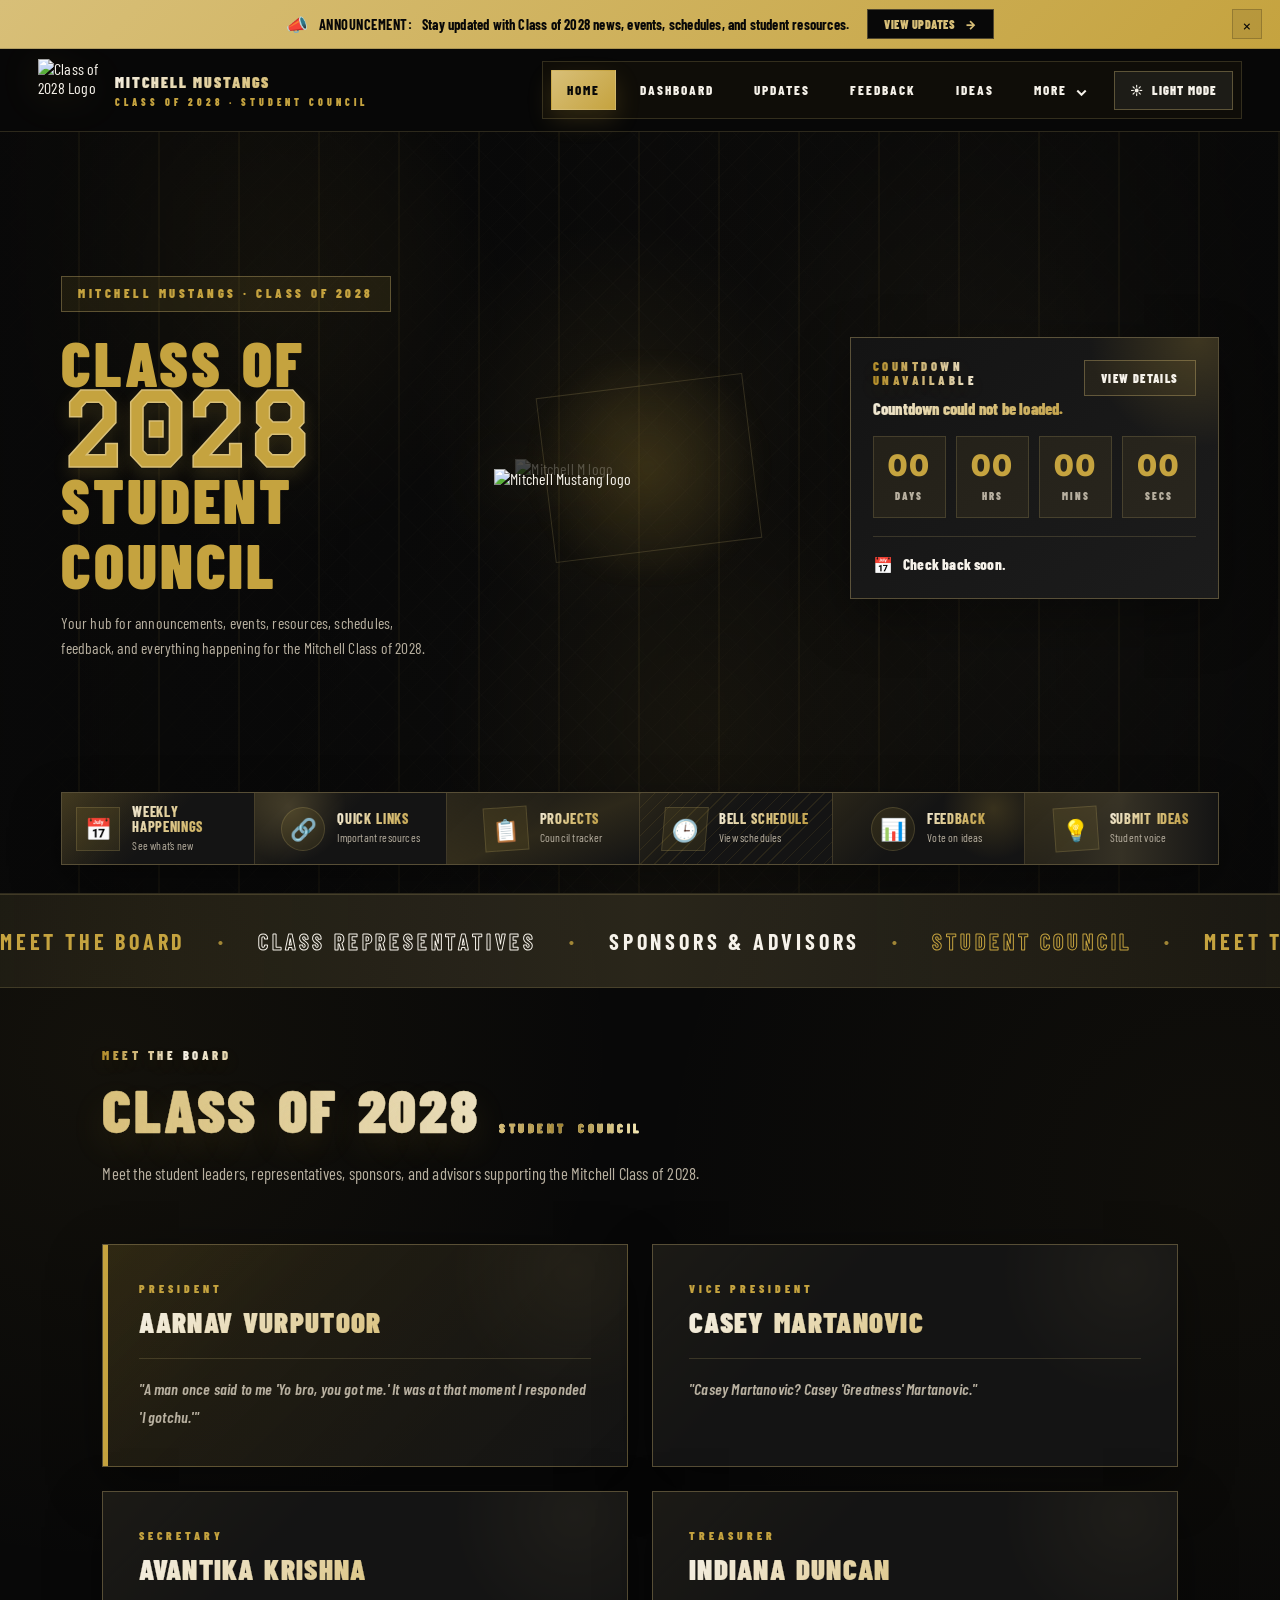
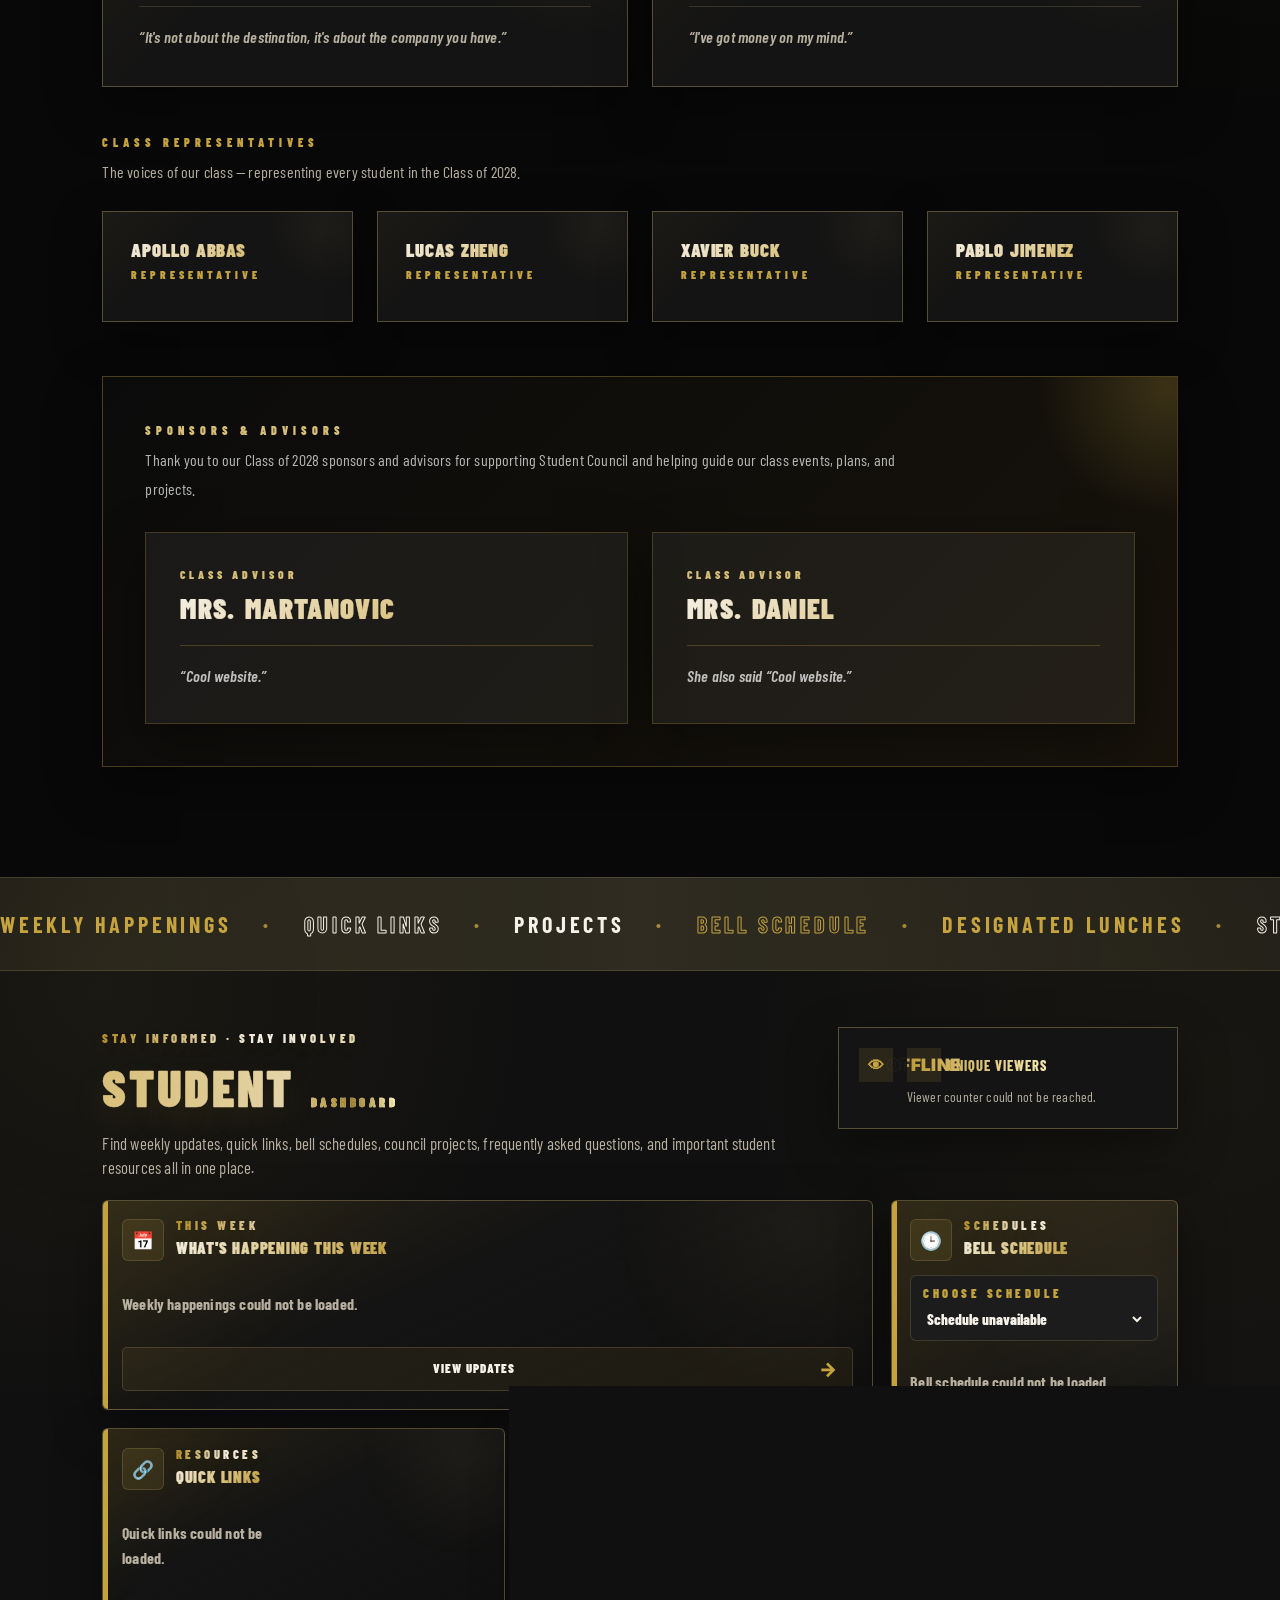
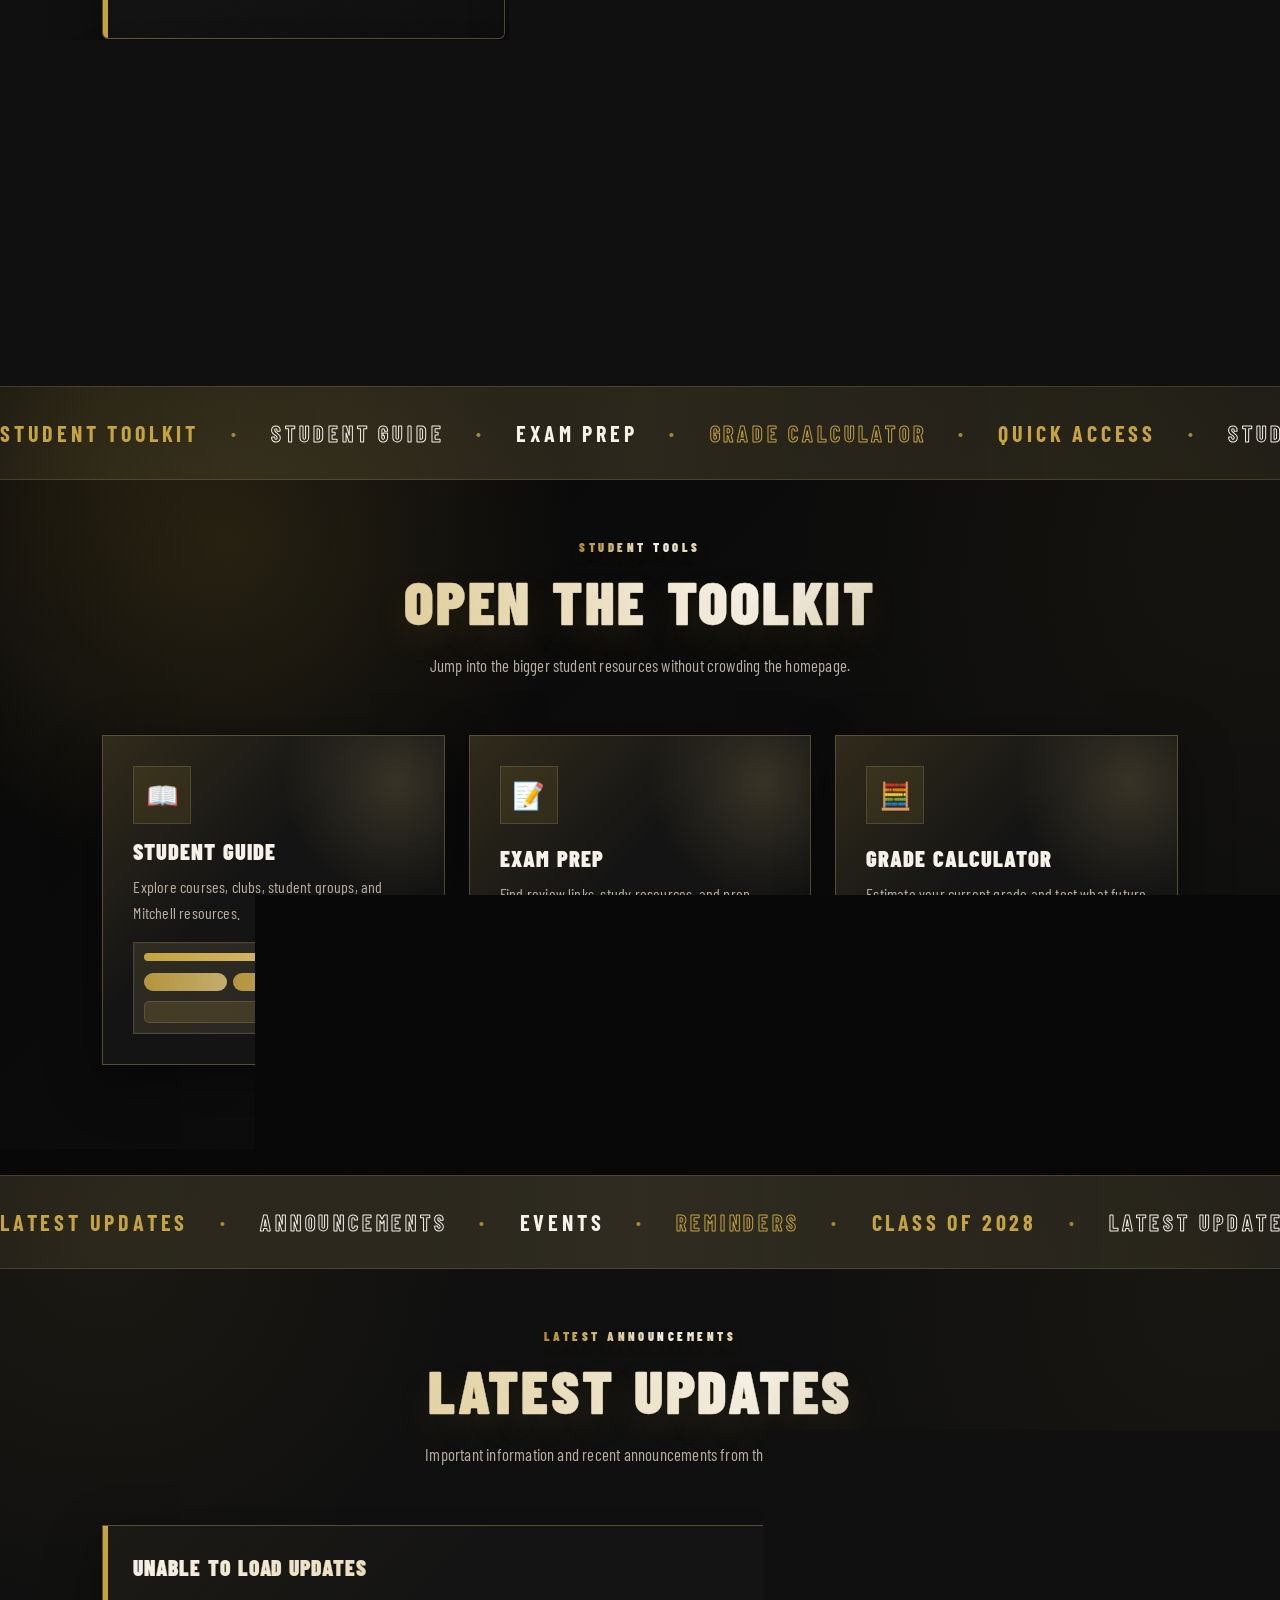
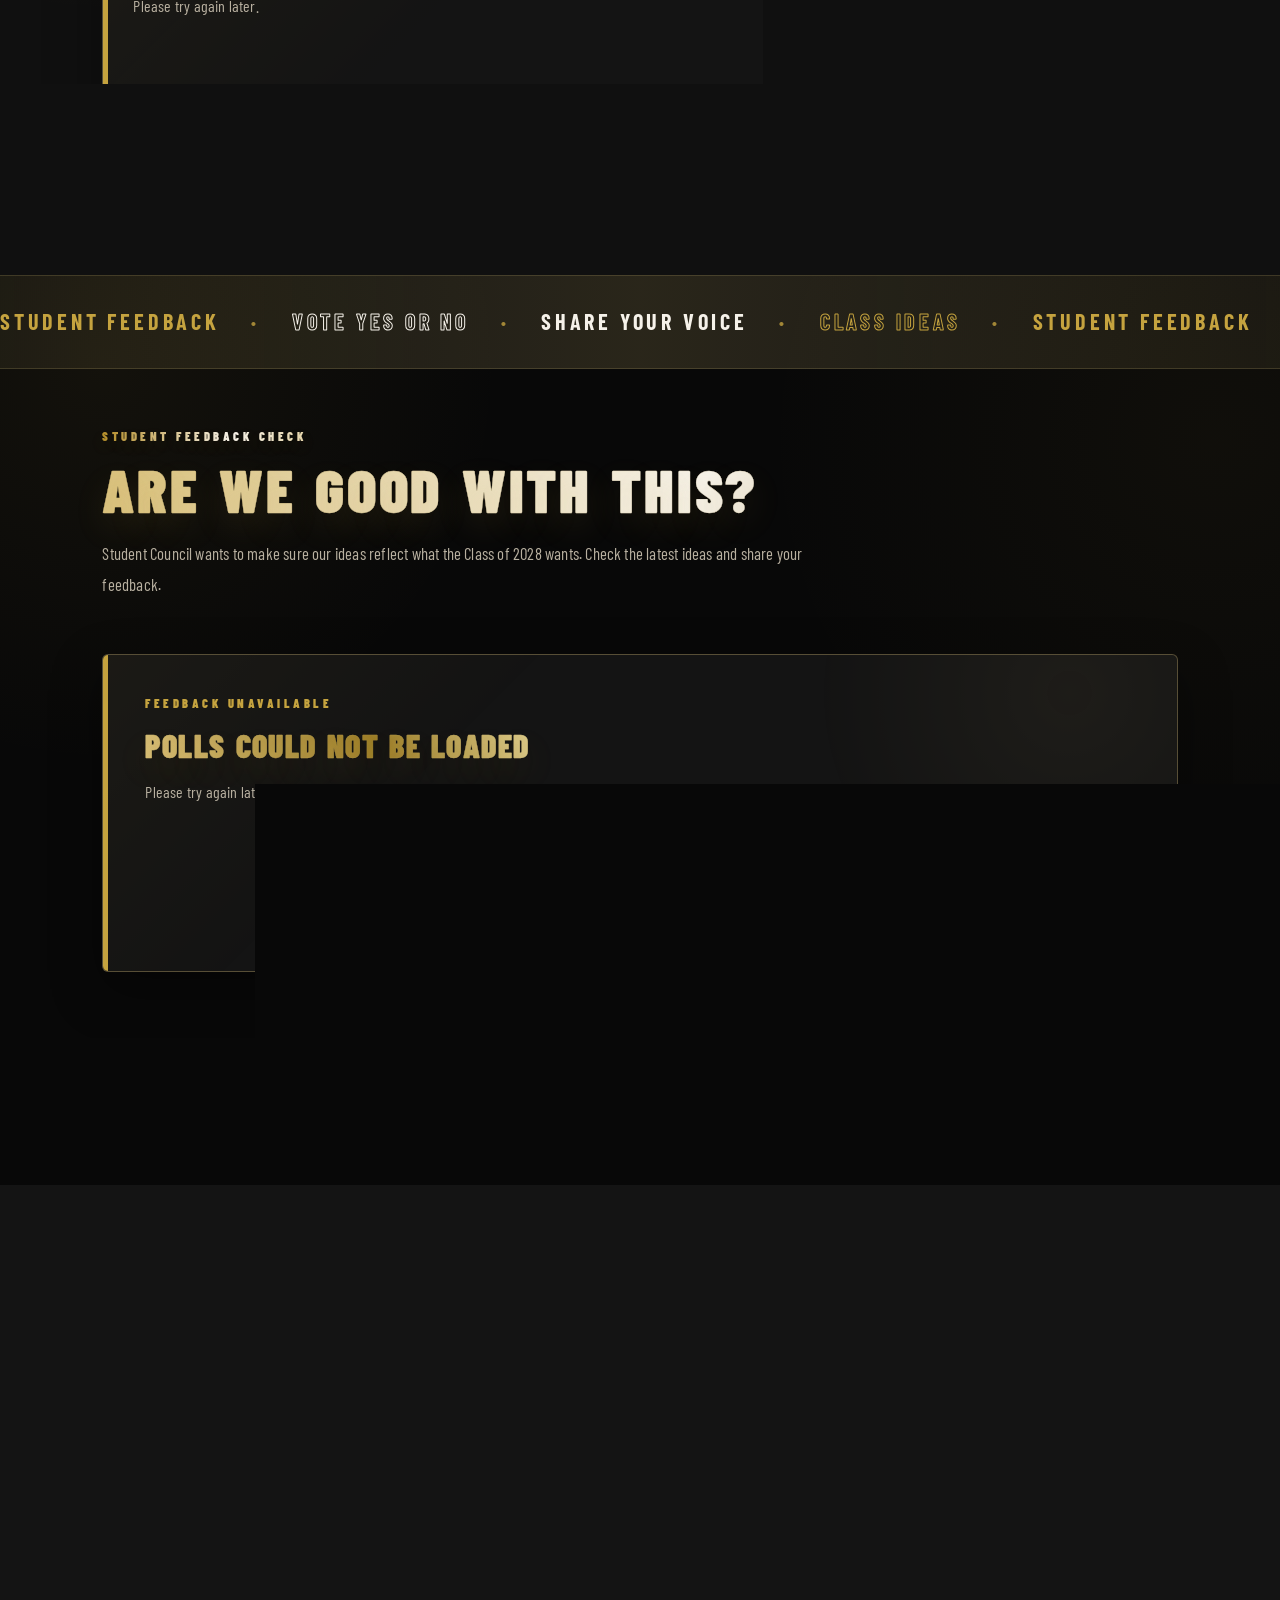
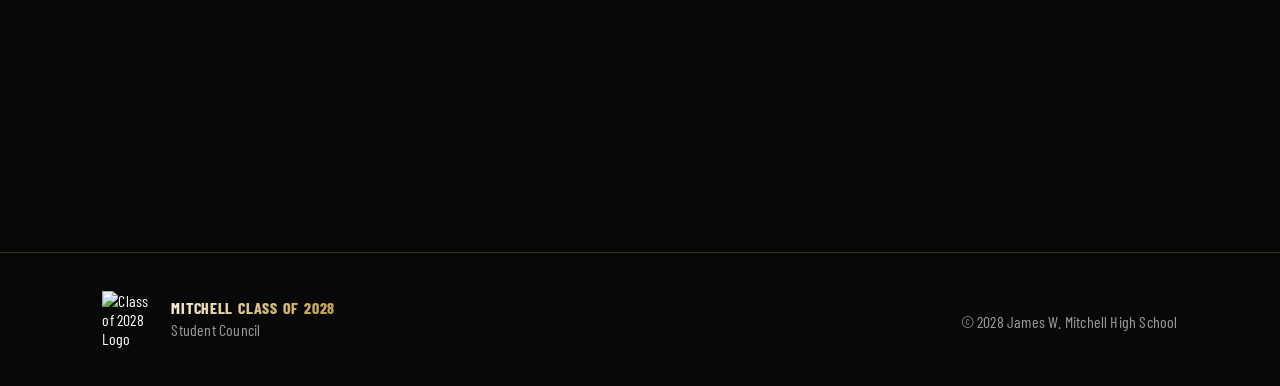
==== index.html @ 15282d6c "Add files via upload" ====
<!DOCTYPE html>
<html lang="en">

<head>

  <meta charset="UTF-8"/>
  <meta name="viewport" content="width=device-width, initial-scale=1.0"/>

  <title>Mitchell Class of 2028</title>

  <link rel="icon" type="image/png" href="favicon.png">

  <link rel="stylesheet" href="style.css"/>

  <style>
    /* =========================================================
       MARQUEE FIXES
       - Removes old top marquee section from the page
       - Moves generated section marquees to the TOP of each section
       - Makes each marquee bar and text taller
    ========================================================= */

    .section{
      padding-top:190px;
      padding-bottom:110px;
    }

    .section-ticker{
      top:0;
      bottom:auto;
      min-height:92px;
      display:flex;
      align-items:center;
      border-top:1px solid var(--border-soft);
      border-bottom:1px solid var(--border-soft);
    }

    .section-ticker-track{
      align-items:center;
    }

    .section-ticker-item{
      padding:29px 72px;
      font-size:1.38rem;
      font-weight:650;
      letter-spacing:3.8px;
      min-height:92px;
    }

    .request-section{
      padding-top:190px;
    }

    @media(max-width:768px){

      .section{
        padding-top:145px;
        padding-bottom:72px;
      }

      .section-ticker{
        min-height:76px;
      }

      .section-ticker-item{
        padding:23px 46px;
        font-size:1rem;
        letter-spacing:2.6px;
        min-height:76px;
      }

      .request-section{
        padding-top:145px;
      }

    }

    @media(max-width:520px){

      .section{
        padding-top:132px;
      }

      .section-ticker{
        min-height:68px;
      }

      .section-ticker-item{
        padding:20px 36px;
        font-size:.9rem;
        letter-spacing:2px;
        min-height:68px;
      }

      .request-section{
        padding-top:132px;
      }

    }
  </style>

  <link rel="preconnect" href="https://fonts.googleapis.com">
  <link rel="preconnect" href="https://fonts.gstatic.com" crossorigin>

  <link href="https://fonts.googleapis.com/css2?family=Barlow+Condensed:wght@400;500;600;700;800;900&family=Graduate&family=Inter:wght@400;500;600;700;800;900&display=swap" rel="stylesheet">

</head>

<body>

<!-- =========================
     ANNOUNCEMENT BAR
========================= -->

<div class="makeover-alert" id="makeover-alert">

  <div class="makeover-alert-inner">

    <div class="makeover-alert-message">

      <span>📣</span>

      <strong>Announcement:</strong>

      <p>
        Stay updated with Class of 2028 news, events, schedules, and student resources.
      </p>

    </div>

    <a href="#events" class="makeover-alert-btn">
      View Updates
      <span>→</span>
    </a>

    <button class="makeover-alert-close" id="makeover-alert-close" type="button" aria-label="Close announcement">
      ×
    </button>

  </div>

</div>

<!-- =========================
     NAVBAR
========================= -->

<header class="site-header" id="home">

  <nav class="top-nav">

    <a href="index.html" class="brand">

      <img src="images/logo.png" class="logo" alt="Class of 2028 Logo">

      <div class="brand-text">
        <h2>Mitchell Mustangs</h2>
        <p>CLASS OF 2028 · STUDENT COUNCIL</p>
      </div>

    </a>

    <button class="mobile-theme-toggle" id="mobile-theme-toggle" type="button" aria-label="Toggle dark mode">
      <span id="mobile-theme-toggle-icon">🌙</span>
      <strong id="mobile-theme-toggle-text">Dark</strong>
    </button>

    <button class="mobile-menu-toggle" id="mobile-menu-toggle" type="button" aria-label="Open menu">
      <span></span>
      <span></span>
      <span></span>
    </button>

    <div class="nav-tabs" id="nav-tabs">

      <a href="index.html" class="tab active">
        Home
      </a>

      <a href="#dashboard" class="tab">
        Dashboard
      </a>

      <a href="#events" class="tab">
        Updates
      </a>

      <a href="#feedback" class="tab">
        Feedback
      </a>

      <a href="#requests" class="tab">
        Ideas
      </a>

      <div class="more-menu" id="more-menu">

        <button class="more-menu-toggle" id="more-menu-toggle" type="button" aria-expanded="false">
          More
          <span>⌄</span>
        </button>

        <div class="more-menu-panel" id="more-menu-panel">

          <a href="#council" class="tab more-menu-link">
            Council
          </a>

          <a href="student-guide.html" class="tab more-menu-link">
            Student Guide
          </a>

          <a href="exam-prep.html" class="tab more-menu-link">
            Exam Prep
          </a>

          <a href="calculator.html" class="tab more-menu-link">
            Calculator
          </a>

          <a href="#communication" class="tab more-menu-link">
            Follow Us
          </a>

        </div>

      </div>

      <button class="theme-toggle" id="theme-toggle" type="button" aria-label="Toggle dark mode">
        <span id="theme-toggle-icon">🌙</span>
        <span id="theme-toggle-text">Dark Mode</span>
      </button>

    </div>

  </nav>

  <div class="mobile-menu-panel" id="mobile-menu-panel">

    <a href="index.html" class="mobile-menu-link active">
      Home
    </a>

    <a href="#council" class="mobile-menu-link">
      Council
    </a>

    <a href="#dashboard" class="mobile-menu-link">
      Dashboard
    </a>

    <a href="#events" class="mobile-menu-link">
      Updates
    </a>

    <a href="#feedback" class="mobile-menu-link">
      Feedback
    </a>

    <a href="student-guide.html" class="mobile-menu-link">
      Student Guide
    </a>

    <a href="exam-prep.html" class="mobile-menu-link">
      Exam Prep
    </a>

    <a href="calculator.html" class="mobile-menu-link">
      Calculator
    </a>

    <a href="#communication" class="mobile-menu-link">
      Follow Us
    </a>

    <a href="#requests" class="mobile-menu-link">
      Ideas
    </a>

  </div>

</header>

<!-- =========================
     HERO
========================= -->

<section class="hero-clean">

  <div class="hero-bg"></div>

  <div class="hero-inner makeover-hero-inner">

    <div class="makeover-hero-left">

      <div class="makeover-hero-kicker">
        Mitchell Mustangs · Class of 2028
      </div>

      <h1>
        <span class="hero-title-line">Class of <span class="varsity-year">2028</span></span>
        <span>Student Council</span>
      </h1>

      <p>
        Your hub for announcements, events, resources, schedules, feedback,
        and everything happening for the Mitchell Class of 2028.
      </p>

    </div>

    <div class="makeover-hero-center">

      <div class="makeover-logo-stack">

        <img src="images/mitchell-m.png" alt="Mitchell M logo" class="makeover-m-logo">

        <img src="images/mustang.png" alt="Mitchell Mustang logo" class="makeover-mustang-logo">

      </div>

    </div>

    <div class="makeover-hero-right">

      <div class="hero-countdown-card" id="hero-countdown-card">

        <div class="hero-countdown-top">

          <div>
            <span id="hero-countdown-label">
              COUNTDOWN
            </span>

            <h3 id="hero-countdown-title">
              Loading countdown...
            </h3>
          </div>

          <a href="#events" id="hero-countdown-button" class="hero-countdown-btn">
            View Details
          </a>

        </div>

        <div class="hero-countdown-grid">

          <div class="hero-countdown-box">
            <strong id="hero-countdown-days">00</strong>
            <p>Days</p>
          </div>

          <div class="hero-countdown-box">
            <strong id="hero-countdown-hours">00</strong>
            <p>Hrs</p>
          </div>

          <div class="hero-countdown-box">
            <strong id="hero-countdown-minutes">00</strong>
            <p>Mins</p>
          </div>

          <div class="hero-countdown-box">
            <strong id="hero-countdown-seconds">00</strong>
            <p>Secs</p>
          </div>

        </div>

        <div class="hero-countdown-date">
          <span>📅</span>
          <p id="hero-countdown-date-label">
            Date loading...
          </p>
        </div>

      </div>

    </div>

  </div>

  <div class="makeover-quick-strip">

    <a href="#dashboard" class="makeover-strip-card">
      <span>📅</span>
      <div>
        <strong>Weekly Happenings</strong>
        <p>See what’s new</p>
      </div>
    </a>

    <a href="#dashboard" class="makeover-strip-card">
      <span>🔗</span>
      <div>
        <strong>Quick Links</strong>
        <p>Important resources</p>
      </div>
    </a>

    <a href="#dashboard" class="makeover-strip-card">
      <span>📋</span>
      <div>
        <strong>Projects</strong>
        <p>Council tracker</p>
      </div>
    </a>

    <a href="#dashboard" class="makeover-strip-card">
      <span>🕒</span>
      <div>
        <strong>Bell Schedule</strong>
        <p>View schedules</p>
      </div>
    </a>

    <a href="#feedback" class="makeover-strip-card">
      <span>📊</span>
      <div>
        <strong>Feedback</strong>
        <p>Vote on ideas</p>
      </div>
    </a>

    <a href="#requests" class="makeover-strip-card">
      <span>💡</span>
      <div>
        <strong>Submit Ideas</strong>
        <p>Student voice</p>
      </div>
    </a>

  </div>

</section>

<!-- =========================
     MOBILE HOME PREVIEW LINKS
========================= -->

<section class="mobile-home-preview" aria-label="Mobile homepage shortcuts">

  <div class="mobile-preview-group">

    <div class="mobile-preview-heading">

      <div>
        <span>👥</span>
        <h2>Student Council</h2>
      </div>

      <a href="#council">
        View All &rarr;
      </a>

    </div>

    <div class="mobile-preview-grid">

      <a href="#council" class="mobile-preview-card">
        <span>🏛️</span>
        <div>
          <h3>Meet Your Council</h3>
          <p>View officers, representatives, sponsors, and advisors.</p>
        </div>
      </a>

      <a href="#requests" class="mobile-preview-card">
        <span>💬</span>
        <div>
          <h3>Share Your Voice</h3>
          <p>Submit ideas, requests, and feedback to Student Council.</p>
        </div>
      </a>

    </div>

  </div>

  <div class="mobile-preview-group">

    <div class="mobile-preview-heading">

      <div>
        <span>▦</span>
        <h2>Student Dashboard</h2>
      </div>

      <a href="#dashboard">
        View All &rarr;
      </a>

    </div>

    <div class="mobile-preview-grid three">

      <a href="#dashboard" class="mobile-preview-card">
        <span>📋</span>
        <div>
          <h3>What’s Happening This Week</h3>
          <p>Your weekly rundown of events and activities.</p>
        </div>
      </a>

      <a href="#dashboard" class="mobile-preview-card">
        <span>🔔</span>
        <div>
          <h3>Bell Schedule</h3>
          <p>View regular, activity, pep rally, and early release schedules.</p>
        </div>
      </a>

      <a href="#dashboard" class="mobile-preview-card">
        <span>🔗</span>
        <div>
          <h3>Quick Links</h3>
          <p>Access school tools, resources, and forms.</p>
        </div>
      </a>

    </div>

  </div>

</section>

<!-- =========================
     COUNCIL
========================= -->

<section class="section council-clean" id="council">

  <div class="section-heading left">

    <span>MEET THE BOARD</span>

    <h2>
      Class of 2028
      <span>Student Council</span>
    </h2>

    <p>
      Meet the student leaders, representatives, sponsors, and advisors
      supporting the Mitchell Class of 2028.
    </p>

  </div>

  <div class="council-clean-grid">

    <div class="council-clean-card featured">
      <p>President</p>
      <h3>Aarnav Vurputoor</h3>
      <blockquote>
        "A man once said to me 'Yo bro, you got me.' It was at that moment I responded 'I gotchu.'"
      </blockquote>
    </div>

    <div class="council-clean-card">
      <p>Vice President</p>
      <h3>Casey Martanovic</h3>
      <blockquote>
        "Casey Martanovic? Casey 'Greatness' Martanovic."
      </blockquote>
    </div>

    <div class="council-clean-card">
      <p>Secretary</p>
      <h3>Avantika Krishna</h3>
      <blockquote>
        “It's not about the destination, it's about the company you have.”
      </blockquote>
    </div>

    <div class="council-clean-card">
      <p>Treasurer</p>
      <h3>Indiana Duncan</h3>
      <blockquote>
        “I've got money on my mind.”
      </blockquote>
    </div>

  </div>

  <div class="representatives-block">

    <span>CLASS REPRESENTATIVES</span>

    <p>
      The voices of our class — representing every student in the Class of 2028.
    </p>

    <div class="rep-grid">

      <div class="rep-card">
        <h3>Apollo Abbas</h3>
        <p>Representative</p>
      </div>

      <div class="rep-card">
        <h3>Lucas Zheng</h3>
        <p>Representative</p>
      </div>

      <div class="rep-card">
        <h3>Xavier Buck</h3>
        <p>Representative</p>
      </div>

      <div class="rep-card">
        <h3>Pablo Jimenez</h3>
        <p>Representative</p>
      </div>

    </div>

  </div>

  <div class="advisors-block">

    <span>SPONSORS & ADVISORS</span>

    <p>
      Thank you to our Class of 2028 sponsors and advisors for supporting
      Student Council and helping guide our class events, plans, and projects.
    </p>

    <div class="advisor-grid">

      <div class="advisor-card">
        <p>Class Advisor</p>
        <h3>Mrs. Martanovic</h3>
        <blockquote>
          “Cool website.”
        </blockquote>
      </div>

      <div class="advisor-card">
        <p>Class Advisor</p>
        <h3>Mrs. Daniel</h3>
        <blockquote>
          She also said “Cool website.”
        </blockquote>
      </div>

    </div>

  </div>

</section>

<!-- =========================
     STUDENT DASHBOARD
========================= -->

<section class="section dashboard-section" id="dashboard">

  <div class="dashboard-shell">

    <div class="dashboard-heading-row">

      <div class="section-heading left">

        <span>STAY INFORMED · STAY INVOLVED</span>

        <h2>
          Student
          <span>Dashboard</span>
        </h2>

        <p>
          Find weekly updates, quick links, bell schedules, council projects,
          frequently asked questions, and important student resources all in one place.
        </p>

      </div>

      <div class="dashboard-save-card viewer-counter-card">

        <span>👁</span>

        <div>
          <h3><span id="viewer-count">--</span> Unique Viewers</h3>
          <p id="viewer-count-status">Connect Google Sheets to turn on live counting.</p>
        </div>

      </div>

    </div>

    <div class="dashboard-grid">

      <!-- WEEKLY HAPPENINGS -->

      <div class="dashboard-card weekly-card">

        <div class="dashboard-card-header">

          <div class="dashboard-icon">
            📅
          </div>

          <div>
            <span>THIS WEEK</span>
            <h3>What's Happening This Week</h3>
          </div>

        </div>

        <div id="weekly-happenings-container" class="weekly-list">

          <div class="dashboard-loading">
            Loading weekly happenings...
          </div>

        </div>

        <a href="#events" class="dashboard-card-link">
          View Updates
          <span>→</span>
        </a>

      </div>

      <!-- QUICK LINKS -->

      <div class="dashboard-card quick-links-card">

        <div class="dashboard-card-header">

          <div class="dashboard-icon">
            🔗
          </div>

          <div>
            <span>RESOURCES</span>
            <h3>Quick Links</h3>
          </div>

        </div>

        <div id="quick-links-container" class="quick-links-grid">

          <div class="dashboard-loading">
            Loading quick links...
          </div>

        </div>

      </div>

      <!-- COUNCIL PROJECTS TRACKER -->

      <div class="dashboard-card projects-card">

        <div class="dashboard-card-header">

          <div class="dashboard-icon">
            📊
          </div>

          <div>
            <span>COUNCIL WORK</span>
            <h3>Council Projects Tracker</h3>
          </div>

        </div>

        <div id="projects-container" class="project-list">

          <div class="dashboard-loading">
            Loading council projects...
          </div>

        </div>

        <a href="#requests" class="dashboard-card-link">
          Share An Idea
          <span>→</span>
        </a>

      </div>

      <!-- BELL SCHEDULE -->

      <div class="dashboard-card bell-card">

        <div class="dashboard-card-header">

          <div class="dashboard-icon">
            🕒
          </div>

          <div>
            <span>SCHEDULES</span>
            <h3>Bell Schedule</h3>
          </div>

        </div>

        <div class="bell-select-wrap">

          <label for="bell-schedule-select">
            Choose Schedule
          </label>

          <select id="bell-schedule-select">
            <option value="">Loading schedules...</option>
          </select>

        </div>

        <div id="bell-lunch-times-container" class="bell-lunch-times">

          <div class="dashboard-loading">
            Loading lunch times...
          </div>

        </div>

        <div id="bell-schedule-container" class="bell-schedule-list">

          <div class="dashboard-loading">
            Loading bell schedule...
          </div>

        </div>

      </div>

      <!-- DESIGNATED LUNCHES -->

      <div class="dashboard-card lunch-card">

        <div class="dashboard-card-header">

          <div class="dashboard-icon">
            🍽️
          </div>

          <div>
            <span>LUNCH ASSIGNMENTS</span>
            <h3>Designated Lunches</h3>
          </div>

        </div>

        <p class="lunch-card-intro">
          Room assignments stay here while lunch times live with the bell schedule.
        </p>

        <div id="designated-lunches-container" class="designated-lunch-list">

          <div class="dashboard-loading">
            Loading designated lunches...
          </div>

        </div>

      </div>

    </div>

  </div>

</section>

<!-- =========================
     STUDENT TOOLS LAUNCH
========================= -->

<section class="section tools-launch-section" id="student-tools">

  <div class="section-heading center">

    <span>STUDENT TOOLS</span>

    <h2>
      Open The Toolkit
    </h2>

    <p>
      Jump into the bigger student resources without crowding the homepage.
    </p>

  </div>

  <div class="tools-launch-grid">

    <a href="student-guide.html" class="tools-launch-card">
      <span>📖</span>
      <div>
        <strong>Student Guide</strong>
        <p>Explore courses, clubs, student groups, and Mitchell resources.</p>
      </div>
      <div class="tool-preview guide-tool-preview" aria-hidden="true">
        <div class="preview-line wide"></div>
        <div class="preview-chip-row">
          <i></i>
          <i></i>
          <i></i>
        </div>
        <div class="preview-split">
          <span></span>
          <span></span>
        </div>
      </div>
    </a>

    <a href="exam-prep.html" class="tools-launch-card">
      <span>📝</span>
      <div>
        <strong>Exam Prep</strong>
        <p>Find review links, study resources, and prep materials in one place.</p>
      </div>
      <div class="tool-preview exam-tool-preview" aria-hidden="true">
        <div class="preview-subject">AP</div>
        <div class="preview-resource"></div>
        <div class="preview-resource short"></div>
      </div>
    </a>

    <a href="calculator.html" class="tools-launch-card">
      <span>🧮</span>
      <div>
        <strong>Grade Calculator</strong>
        <p>Estimate your current grade and test what future scores could do.</p>
      </div>
      <div class="tool-preview calculator-tool-preview" aria-hidden="true">
        <div class="calc-mini-screen">92%</div>
        <div class="calc-mini-bars">
          <span></span>
          <span></span>
          <span></span>
        </div>
      </div>
    </a>

  </div>

</section>

<!-- =========================
     LIVE UPDATES
========================= -->

<section class="section events-clean" id="events">

  <div class="section-heading center">

    <span>LATEST ANNOUNCEMENTS</span>

    <h2>
      Latest Updates
    </h2>

    <p>
      Important information and recent announcements from the Class of 2028.
    </p>

  </div>

  <div id="events-container"></div>

</section>

<!-- =========================
     FEEDBACK POLLS
========================= -->

<section class="section feedback-section" id="feedback">

  <div class="section-heading left">

    <span>STUDENT FEEDBACK CHECK</span>

    <h2>
      Are We Good With This?
    </h2>

    <p>
      Student Council wants to make sure our ideas reflect what the Class of
      2028 wants. Check the latest ideas and share your feedback.
    </p>

  </div>

  <div id="featured-poll-container"></div>

  <div id="polls-container" class="poll-grid"></div>

  <div class="poll-bottom-note">

    <span>💬</span>

    <div>
      <h3>Have an idea of your own?</h3>
      <p>
        Vote no if you want changes, then use the suggestion form to explain
        what should be different.
      </p>
    </div>

  </div>

</section>

<!-- =========================
     STUDENT GUIDE
========================= -->

<section class="section student-guide-section" id="courses">

  <div class="student-guide-shell">

    <div class="guide-hero">

      <div class="guide-hero-icon">
        📖
      </div>

      <div>
        <span class="section-tag">STUDENT GUIDE</span>

        <h2>Student Guide</h2>

        <p>
          Your all-in-one resource for courses, clubs, organizations, and
          important student information at J. W. Mitchell High School.
        </p>
      </div>

    </div>

    <div class="guide-tabs">

      <button class="guide-tab active" data-guide-tab="courses">
        📚 Courses
      </button>

      <button class="guide-tab" data-guide-tab="clubs">
        👥 Clubs & Organizations
      </button>

      <button class="guide-tab" data-guide-tab="resources">
        🏛️ School Resources
      </button>

    </div>

    <!-- COURSES PANEL -->

    <div class="guide-panel active" id="courses-guide-panel">

      <div class="guide-search-row">

        <input
        type="text"
        id="course-search-input"
        placeholder="Search courses...">

      </div>

      <div class="guide-filters">

        <div class="guide-filter">
          <label>Course Type</label>
          <select id="course-type-filter">
            <option value="All">All Types</option>
          </select>
        </div>

        <div class="guide-filter">
          <label>Department</label>
          <select id="course-department-filter">
            <option value="All">All Departments</option>
          </select>
        </div>

        <div class="guide-filter">
          <label>Grade Level</label>
          <select id="course-grade-filter">
            <option value="All">All Grades</option>
          </select>
        </div>

      </div>

      <div class="guide-layout">

        <div class="course-list-area">

          <div id="course-list" class="course-list"></div>

        </div>

        <div id="course-detail-panel" class="course-detail-panel"></div>

      </div>

    </div>

    <!-- CLUBS PANEL -->

    <div class="guide-panel" id="clubs-guide-panel">

      <div class="guide-search-row">

        <input
        type="text"
        id="club-search-input"
        placeholder="Search clubs and student groups...">

      </div>

      <div class="guide-filters">

        <div class="guide-filter">
          <label>Group Type</label>
          <select id="club-type-filter">
            <option value="All">All Types</option>
          </select>
        </div>

        <div class="guide-filter">
          <label>Category</label>
          <select id="club-category-filter">
            <option value="All">All Categories</option>
          </select>
        </div>

        <div class="guide-filter">
          <label>Grade Level</label>
          <select id="club-grade-filter">
            <option value="All">All Grades</option>
          </select>
        </div>

      </div>

      <div class="guide-layout">

        <div class="course-list-area">

          <div id="club-list" class="course-list"></div>

        </div>

        <div id="club-detail-panel" class="course-detail-panel"></div>

      </div>

    </div>

    <!-- RESOURCES PANEL -->

    <div class="guide-panel" id="resources-guide-panel">

      <div class="resource-card-grid">

        <div class="resource-card">
          <span>📌</span>
          <h3>Graduation Info</h3>
          <p>
            Add graduation requirements, testing information, class resources,
            and important documents here.
          </p>
        </div>

        <div class="resource-card">
          <span>📝</span>
          <h3>Forms</h3>
          <p>
            Link student forms, request forms, council forms, and school
            resource documents.
          </p>
        </div>

        <div class="resource-card">
          <span>💡</span>
          <h3>Student Help</h3>
          <p>
            Add helpful information for tutoring, course selection, clubs, and
            student support.
          </p>
        </div>

      </div>

    </div>

    <div class="guide-footer-note">

      <div>
        <span class="note-icon">💡</span>
        <p>
          Course and club information is updated by student council and school
          staff. Have a question or see something missing?
        </p>
      </div>

      <a href="#requests" class="guide-request-btn">
        Submit a Request
      </a>

    </div>

  </div>

</section>

<!-- =========================
     AP EXAM PREP
========================= -->

<section class="section exam-prep-section" id="exam-prep">

  <div class="section-heading left">

    <span>EXAM PREP</span>

    <h2>
      Study
      <span>Resources</span>
    </h2>

    <p>
      Find AP exam review channels, playlists, practice resources, and study
      links organized by subject.
    </p>

  </div>

  <div id="exam-prep-container" class="exam-prep-list">

    <div class="dashboard-loading">
      Loading study resources...
    </div>

  </div>

</section>

<!-- =========================
     GRADE CALCULATOR
========================= -->

<section class="section grade-section" id="calculator">

  <div class="section-heading center">

    <span>TOOLS</span>

    <h2>Grade Calculator</h2>

    <p>
      Estimate your current grade and predict how future assignments could
      affect your final average.
    </p>

  </div>

  <div class="calculator-help-card">

    <div class="calculator-help-copy">
      <span>Don't know how it works?</span>
      <h3>Start with your category weights.</h3>
      <p>
        In MyStudent, open your class grades on the web version. Near the top,
        look for the category table that shows what percent of the grade each
        category is worth. Use those percentages here, then enter your points.
      </p>
    </div>

    <div class="weight-sample" aria-label="Sample category weight table">
      <div class="sample-cell sample-label">Percent of Grade</div>
      <div class="sample-cell sample-category">
        <strong>Core Learning</strong>
        <span>60%</span>
        <small>Example score</small>
      </div>
      <div class="sample-cell sample-category accent">
        <strong>Classwork</strong>
        <span>40%</span>
        <small>Example score</small>
      </div>
      <div class="sample-cell sample-label">Weighted Grade</div>
    </div>

  </div>

  <div class="grade-layout">

    <!-- LEFT SIDE -->

    <div class="grade-card glass-card">

      <div class="card-glow"></div>

      <h3 class="grade-heading">
        📖 Class Categories
      </h3>

      <div class="grade-labels">

        <span>Category Name</span>
        <span>Weight (%)</span>
        <span>Points Earned</span>
        <span></span>
        <span>Total Points</span>
        <span></span>

      </div>

      <div id="categories"></div>

      <button id="add-category" class="grade-btn">
        ➕ Add Category
      </button>

      <div class="final-grade-box">

        <div class="grade-icon">
          🏆
        </div>

        <div>

          <p>Current Grade</p>

          <h2 id="final-grade">
            0%
          </h2>

        </div>

      </div>

    </div>

    <!-- RIGHT SIDE -->

    <div class="grade-card glass-card">

      <div class="card-glow"></div>

      <h3 class="grade-heading">
        📈 Next Assignment Predictor
      </h3>

      <p class="grade-desc">
        Add the points for your next assignment to see how it affects your
        final grade.
      </p>

      <div class="input-group">

        <label>
          Assignment Points
        </label>

        <div class="fraction-group">

          <input
          type="number"
          id="next-earned"
          placeholder="Points Earned">

          <span>/</span>

          <input
          type="number"
          id="next-total"
          placeholder="Total Points">

        </div>

      </div>

      <div class="input-group">

        <label>
          Assignment Category
        </label>

        <select id="next-category"></select>

      </div>

      <button class="grade-btn predict-btn" id="predict-btn">
        🧮 Predict New Grade
      </button>

      <div class="prediction-box">

        <div class="grade-icon">
          🎯
        </div>

        <div>

          <p>Predicted Grade</p>

          <h2 id="predicted-grade">
            0%
          </h2>

        </div>

      </div>

    </div>

  </div>

</section>

<!-- =========================
     COMMUNICATION
========================= -->

<section class="section communication-section" id="communication">

  <div class="communication-box">

    <div class="section-heading center">

      <span>STAY CONNECTED</span>

      <h2>Communication</h2>

      <p>
        Follow the Class of 2028 and Student Council for announcements,
        reminders, event updates, spirit days, and important information.
      </p>

    </div>

    <div class="communication-grid">

      <div class="communication-card">

        <div class="communication-icon">
          📸
        </div>

        <div class="communication-content">

          <span class="communication-label">
            Instagram
          </span>

          <h3>@jwmhs.stuco28</h3>

          <p>
            Follow our Instagram for the fastest updates, event posts,
            reminders, polls, and Class of 2028 announcements.
          </p>

          <a
          href="https://www.instagram.com/jwmhs.stuco28/"
          target="_blank"
          rel="noopener noreferrer"
          class="communication-btn">
            Open Instagram
          </a>

        </div>

      </div>

      <div class="communication-card">

        <div class="communication-icon tiktok-icon">
          ♪
        </div>

        <div class="communication-content">

          <span class="communication-label">
            TikTok
          </span>

          <h3>@jwmhs.stuco28</h3>

          <p>
            Follow our TikTok for quick class videos, reminders, spirit posts,
            and short Student Council updates.
          </p>

          <a
          href="https://www.tiktok.com/@jwmhs.stuco28"
          target="_blank"
          rel="noopener noreferrer"
          class="communication-btn">
            Open TikTok
          </a>

        </div>

      </div>

      <div class="communication-card">

        <div class="communication-icon">
          💬
        </div>

        <div class="communication-content">

          <span class="communication-label">
            Student Requests
          </span>

          <h3>Submit Ideas</h3>

          <p>
            Have a suggestion for spirit days, events, themes, or activities?
            Send it directly to Student Council through our request form.
          </p>

          <a href="#requests" class="communication-btn secondary">
            Submit a Request
          </a>

        </div>

      </div>

    </div>

  </div>

</section>

<!-- =========================
     REQUESTS
========================= -->

<section class="request-section" id="requests">

  <div class="request-box">

    <div class="section-heading center">

      <span>HAVE AN IDEA?</span>

      <h2>We Want To Hear From You!</h2>

      <p>
        Suggest Homecoming themes, spirit days, games, activities, and anything
        else you want Student Council to know.
      </p>

    </div>

    <div class="form-container">

      <iframe
      src="https://docs.google.com/forms/d/e/1FAIpQLSflq_k9AIgocK_yMFeETAp02sRQX3W2fS7GE5FRQGRaU2WZ8g/viewform?embedded=true"
      frameborder="0"
      marginheight="0"
      marginwidth="0">

      Loading...

      </iframe>

    </div>

  </div>

</section>

<!-- =========================
     FOOTER
========================= -->

<footer class="site-footer">

  <div class="footer-brand">

    <img src="images/logo.png" alt="Class of 2028 Logo">

    <div>
      <h3>Mitchell Class of 2028</h3>
      <p>Student Council</p>
    </div>

  </div>

  <p>
    © 2028 James W. Mitchell High School
  </p>

</footer>

<!-- =========================
     MOBILE QUICK MENU
========================= -->

<nav class="mobile-bottom-nav" aria-label="Mobile quick navigation">

  <a href="#home" class="mobile-bottom-link active">
    <span>🏠</span>
    <p>Home</p>
  </a>

  <a href="#events" class="mobile-bottom-link">
    <span>📣</span>
    <p>Updates</p>
  </a>

  <a href="#dashboard" class="mobile-bottom-link">
    <span>▦</span>
    <p>Dashboard</p>
  </a>

  <a href="#feedback" class="mobile-bottom-link">
    <span>📊</span>
    <p>Polls</p>
  </a>

  <a href="#requests" class="mobile-bottom-link">
    <span>💡</span>
    <p>Ideas</p>
  </a>

</nav>

<script src="script.js?v=bell-sheet-match-20260521"></script>

<script data-goatcounter="https://jwmhs2028.goatcounter.com/count"
        async src="//gc.zgo.at/count.js"></script>

</body>
</html>
---- style.css ----
/* =========================================================
   JWMHS CLASS OF 2028 WEBSITE
   FULL UPDATED STYLE.CSS
   Black + gold theme, light/dark mode, responsive layout
   Updated section marquees: top of each matching section
========================================================= */

/* =========================
   RESET
========================= */

@font-face{
    font-family:'Varsity Team Bold';
    src:url('fonts/VarsityTeam-Bold.otf') format('opentype');
    font-weight:900;
    font-style:normal;
    font-display:swap;
}

*{
    margin:0;
    padding:0;
    box-sizing:border-box;
}

html{
    scroll-behavior:smooth;
}

body{
    font-family:'Barlow Condensed','Inter',sans-serif;
    background:var(--page-bg);
    color:var(--text);
    overflow-x:hidden;
    transition:background .3s ease,color .3s ease;
}

img{
    max-width:100%;
    display:block;
}

a{
    color:inherit;
    text-decoration:none;
}

button,
input,
select,
textarea{
    font-family:'Barlow Condensed','Inter',sans-serif;
}

button{
    border-radius:0;
}

/* =========================
   THEME VARIABLES
========================= */

:root{
    --black:#080808;
    --dark:#111111;
    --gold:#c5a33f;
    --gold-light:#d8bf78;
    --cream:#f6f2ea;
    --cream-2:#eee7da;
    --white:#ffffff;

    --page-bg:#f6f2ea;
    --section-bg:#f6f2ea;
    --section-bg-alt:#ffffff;
    --card-bg:#ffffff;
    --card-bg-soft:#fbfaf7;
    --text:#111111;
    --text-soft:#5f5a50;
    --muted:#6f6a60;
    --border:rgba(197,163,63,.28);
    --border-soft:rgba(197,163,63,.18);
    --shadow:0 18px 50px rgba(0,0,0,.08);
    --headline-gradient:linear-gradient(120deg,#c5a33f 0%,#080808 26%,#d8bf78 52%,#4a3c18 74%,#c5a33f 100%);
    --headline-soft-gradient:linear-gradient(245deg,#d8bf78 0%,#111111 34%,#c5a33f 66%,#f0dc99 100%);
    --gold-text-gradient:linear-gradient(90deg,#7b641f 0%,#f0dc99 28%,#c5a33f 58%,#8b7025 100%);
    --gold-stroke:rgba(8,8,8,.22);

    --hero-bg:#f6f2ea;
    --nav-bg:rgba(246,242,234,.92);
    --nav-text:#111111;

    --ticker-height:78px;
}

body.dark-mode{
    --page-bg:#080808;
    --section-bg:#080808;
    --section-bg-alt:#101010;
    --card-bg:#141414;
    --card-bg-soft:#1c1c1c;
    --text:#f6f2ea;
    --text-soft:#b8b0a0;
    --muted:#b8b0a0;
    --border:rgba(216,191,120,.34);
    --border-soft:rgba(216,191,120,.18);
    --shadow:0 18px 50px rgba(0,0,0,.38);
    --headline-gradient:linear-gradient(120deg,#d8bf78 0%,#f6f2ea 28%,#9b7d28 55%,#f0dc99 78%,#c5a33f 100%);
    --headline-soft-gradient:linear-gradient(245deg,#f6f2ea 0%,#c5a33f 34%,#fff4bf 62%,#b58f2b 100%);
    --gold-text-gradient:linear-gradient(90deg,#b58f2b 0%,#f6f2ea 30%,#d8bf78 62%,#9b7d28 100%);
    --gold-stroke:rgba(216,191,120,.24);

    --hero-bg:#080808;
    --nav-bg:rgba(8,8,8,.94);
    --nav-text:#f6f2ea;
}

/* =========================
   GLOBAL SECTIONS
========================= */

.section{
    position:relative;
    padding:calc(110px + var(--ticker-height)) 8% 110px;
    background:var(--section-bg);
    overflow:hidden;
}

.section:nth-of-type(even){
    background:var(--section-bg-alt);
}

.section::before{
    content:"";
    position:absolute;
    inset:0;
    pointer-events:none;
    background:
        radial-gradient(circle at 8% 10%, rgba(197,163,63,.06), transparent 28%),
        radial-gradient(circle at 95% 18%, rgba(197,163,63,.045), transparent 32%);
}

.section > *{
    position:relative;
    z-index:2;
}

.section-heading{
    margin-bottom:55px;
}

.section-heading.center{
    text-align:center;
    max-width:850px;
    margin-left:auto;
    margin-right:auto;
}

.section-heading.left{
    text-align:left;
    max-width:950px;
}

.section-heading span,
.section-tag{
    display:inline-block;
    color:var(--gold);
    font-size:.78rem;
    font-weight:900;
    letter-spacing:5px;
    text-transform:uppercase;
    margin-bottom:14px;
}

.section-heading h2{
    color:var(--text);
    font-size:3.8rem;
    line-height:.95;
    font-weight:900;
    text-transform:uppercase;
    letter-spacing:-3px;
}

.section-heading h2 span{
    display:inline;
    color:var(--gold);
    font-size:inherit;
    letter-spacing:inherit;
}

.section-heading p{
    color:var(--muted);
    line-height:1.8;
    font-size:1.05rem;
    margin-top:18px;
    max-width:720px;
}

.section-heading.center p{
    margin-left:auto;
    margin-right:auto;
}

/* =========================
   ATTENTION TEXT COLOR
========================= */

.section-heading h2,
.section-heading h2 span,
.guide-hero h2,
.voice-card h3,
.poll-card h3,
.featured-poll-card h3,
.grade-heading,
.final-grade-box h2,
.prediction-box h2{
    background-image:var(--headline-gradient);
    -webkit-background-clip:text;
    background-clip:text;
    color:transparent;
    -webkit-text-fill-color:transparent;
    -webkit-text-stroke:.35px var(--gold-stroke);
    text-shadow:0 14px 34px rgba(197,163,63,.12);
}

.about-feature-card h3,
.resource-card h3,
.event-card h3,
.makeover-strip-card strong,
.hero-countdown-top h3,
.brand-text h2,
.dashboard-save-card h3,
.dashboard-card-header h3,
.weekly-main h4,
.project-info h4,
.course-list-main h3,
.detail-title-wrap h3,
.detail-topics h4,
.rating-breakdown h4,
.exam-prep-main h3,
.council-clean-card h3,
.advisor-card h3,
.rep-card h3,
.communication-content h3,
.coming-soon-card h3,
.footer-brand h3,
.mobile-preview-card h3{
    background-image:var(--headline-soft-gradient);
    -webkit-background-clip:text;
    background-clip:text;
    color:transparent;
    -webkit-text-fill-color:transparent;
    -webkit-text-stroke:.2px var(--gold-stroke);
}

.section-heading span,
.section-tag,
.card-number,
.hero-countdown-top span,
.dashboard-card-header span,
.communication-label,
.exam-prep-type,
.course-grade,
.mobile-preview-heading span{
    background-image:var(--gold-text-gradient);
    -webkit-background-clip:text;
    background-clip:text;
    color:var(--gold);
    -webkit-text-fill-color:transparent;
    text-shadow:0 6px 18px rgba(197,163,63,.14);
}

.exam-prep-main h3{
    background-image:linear-gradient(135deg,#ffffff 0%,#d8bf78 54%,#c5a33f 100%);
    -webkit-background-clip:text;
    background-clip:text;
    color:transparent;
    -webkit-text-fill-color:transparent;
    -webkit-text-stroke:.15px rgba(216,191,120,.22);
}

.grade-labels{
    color:var(--gold);
    text-shadow:0 4px 14px rgba(197,163,63,.12);
}

/* =========================
   REAL REPEATING SECTION TICKERS
========================= */

@keyframes realTickerScroll{
    from{
        transform:translateX(0);
    }

    to{
        transform:translateX(-50%);
    }
}

@keyframes heroAmbientShift{
    0%, 100%{
        background-position:0% 48%, 50% 50%, 100% 52%;
        opacity:.72;
    }

    50%{
        background-position:100% 52%, 44% 56%, 0% 48%;
        opacity:.95;
    }
}

@keyframes heroLineSweep{
    from{
        transform:translateX(-120%);
    }

    to{
        transform:translateX(120%);
    }
}

@keyframes heroBackgroundPulse{
    0%, 100%{
        opacity:.42;
    }

    50%{
        opacity:.72;
    }
}

@keyframes heroFieldDrift{
    0%, 100%{
        background-position:0 0, 0 0;
    }

    50%{
        background-position:42px 28px, -34px 44px;
    }
}

@keyframes heroGlowBreathe{
    0%, 100%{
        transform:scale(1);
        opacity:.5;
    }

    50%{
        transform:scale(1.04);
        opacity:.76;
    }
}

@keyframes gradientTextFlow{
    0%{
        background-position-x:0%;
    }

    50%{
        background-position-x:100%;
    }

    100%{
        background-position-x:0%;
    }
}

/* 
   Adds room at the top of every section
   so the marquee can sit above the section content.
*/

.section{
    padding-top:150px;
}

/* The actual marquee bar */

.section-ticker{
    position:absolute;
    left:0;
    right:0;
    top:0;
    bottom:auto;
    width:100%;
    overflow:hidden;
    border-top:1px solid var(--border-soft);
    border-bottom:1px solid var(--border-soft);
    background:
        linear-gradient(90deg, rgba(197,163,63,.03), rgba(216,191,120,.14), rgba(197,163,63,.03)),
        rgba(197,163,63,.075);
    pointer-events:none;
    z-index:3;
}

/* The moving track */

.section-ticker-track{
    display:flex;
    width:max-content;
    animation:realTickerScroll 70s linear infinite;
}

/* Each repeated group */

.section-ticker-group{
    display:flex;
    align-items:center;
    flex-shrink:0;
}

/* Each text item */

.section-ticker-item{
    display:inline-flex;
    align-items:center;
    justify-content:center;
    padding:29px 36px;
    font-size:1.38rem;
    line-height:1;
    font-weight:650;
    letter-spacing:3.8px;
    text-transform:uppercase;
    white-space:nowrap;
    flex-shrink:0;
}

.section-ticker-text{
    display:inline-flex;
    align-items:center;
    gap:18px;
}

.ticker-word{
    display:inline-block;
}

.ticker-dot{
    color:var(--gold);
    -webkit-text-stroke:0;
    font-size:.72em;
    line-height:1;
    opacity:.78;
    margin-left:18px;
}

/* Text color styles */

.section-ticker-text.solid-gold{
    color:var(--gold);
    -webkit-text-stroke:0;
}

.section-ticker-text.solid-black{
    color:#080808;
    -webkit-text-stroke:0;
}

.section-ticker-text.outline-gold{
    color:transparent;
    -webkit-text-stroke:1px var(--gold);
}

.section-ticker-text.outline-black{
    color:transparent;
    -webkit-text-stroke:1px #080808;
}

/* Dark mode fixes */

body.dark-mode .section-ticker{
    background:
        linear-gradient(90deg, rgba(216,191,120,.02), rgba(216,191,120,.11), rgba(216,191,120,.02)),
        rgba(216,191,120,.055);
}

body.dark-mode .section-ticker-text.solid-black{
    color:#f6f2ea;
}

body.dark-mode .section-ticker-text.outline-black{
    -webkit-text-stroke:1px #f6f2ea;
}

/* Hide old original homepage marquee if it still exists */

.marquee-strip{
    display:none;
}

/* Tablet / mobile */

@media(max-width:768px){

    .section{
        padding-top:120px;
    }

    .section-ticker-item{
        padding:18px 38px;
        font-size:1.08rem;
        letter-spacing:3px;
    }

}

/* Small phones */

@media(max-width:520px){

    .section{
        padding-top:112px;
    }

    .section-ticker-item{
        padding:17px 32px;
        font-size:.98rem;
        letter-spacing:2.5px;
    }

}

@media(max-width:768px){

    body{
        padding-bottom:64px !important;
    }

    .site-footer{
        padding-bottom:78px !important;
    }

    .mobile-bottom-nav{
        left:6px !important;
        right:6px !important;
        bottom:6px !important;
        min-height:52px !important;
        padding:5px 6px !important;
        gap:2px !important;
    }

    .mobile-bottom-link{
        gap:2px !important;
        font-size:.55rem !important;
    }

    .mobile-bottom-link span{
        font-size:1rem !important;
    }

}

/* Absolute final gradient animation layer. Keep this after every other rule. */
.section-heading h2,
.section-heading h2 span,
.guide-hero h2,
.voice-card h3,
.poll-card h3,
.featured-poll-card h3,
.grade-heading,
.final-grade-box h2,
.prediction-box h2{
    background-image:var(--headline-gradient) !important;
    background-size:230% 230% !important;
    background-position:0% 50%;
    -webkit-background-clip:text !important;
    background-clip:text !important;
    color:transparent !important;
    -webkit-text-fill-color:transparent !important;
    animation:gradientTextFlow 8.5s ease-in-out infinite !important;
}

.about-feature-card h3,
.resource-card h3,
.event-card h3,
.makeover-strip-card strong,
.hero-countdown-top h3,
.brand-text h2,
.dashboard-save-card h3,
.dashboard-card-header h3,
.weekly-main h4,
.project-info h4,
.course-list-main h3,
.detail-title-wrap h3,
.detail-topics h4,
.rating-breakdown h4,
.council-clean-card h3,
.advisor-card h3,
.rep-card h3,
.communication-content h3,
.coming-soon-card h3,
.footer-brand h3,
.mobile-preview-card h3{
    background-image:var(--headline-soft-gradient) !important;
    background-size:220% 220% !important;
    background-position:0% 50%;
    -webkit-background-clip:text !important;
    background-clip:text !important;
    color:transparent !important;
    -webkit-text-fill-color:transparent !important;
    animation:gradientTextFlow 7.5s ease-in-out infinite !important;
}

.exam-prep-main h3{
    background-image:linear-gradient(135deg,#ffffff 0%,#d8bf78 48%,#c5a33f 72%,#ffffff 100%) !important;
    background-size:220% 220% !important;
    background-position:0% 50%;
    -webkit-background-clip:text !important;
    background-clip:text !important;
    color:transparent !important;
    -webkit-text-fill-color:transparent !important;
    animation:gradientTextFlow 7s ease-in-out infinite !important;
}

.section-heading span,
.section-tag,
.card-number,
.hero-countdown-top span,
.dashboard-card-header span,
.communication-label,
.exam-prep-type,
.course-grade,
.mobile-preview-heading span{
    background-image:var(--gold-text-gradient) !important;
    background-size:210% 210% !important;
    background-position:0% 50%;
    -webkit-background-clip:text !important;
    background-clip:text !important;
    color:var(--gold) !important;
    -webkit-text-fill-color:transparent !important;
    animation:gradientTextFlow 6.5s ease-in-out infinite !important;
}

@media(prefers-reduced-motion:reduce){

    .section-heading h2,
    .section-heading h2 span,
    .guide-hero h2,
    .voice-card h3,
    .poll-card h3,
    .featured-poll-card h3,
    .grade-heading,
    .final-grade-box h2,
    .prediction-box h2,
    .about-feature-card h3,
    .resource-card h3,
    .event-card h3,
    .makeover-strip-card strong,
    .hero-countdown-top h3,
    .brand-text h2,
    .dashboard-save-card h3,
    .dashboard-card-header h3,
    .weekly-main h4,
    .project-info h4,
    .course-list-main h3,
    .detail-title-wrap h3,
    .detail-topics h4,
    .rating-breakdown h4,
    .exam-prep-main h3,
    .council-clean-card h3,
    .advisor-card h3,
    .rep-card h3,
    .communication-content h3,
    .coming-soon-card h3,
    .footer-brand h3,
    .mobile-preview-card h3,
    .section-heading span,
    .section-tag,
    .card-number,
    .hero-countdown-top span,
    .dashboard-card-header span,
    .communication-label,
    .exam-prep-type,
    .course-grade,
    .mobile-preview-heading span{
        animation:none !important;
    }

}

/* True final variation pass for animated gradient text. */
.section-heading h2,
.guide-hero h2,
.grade-heading{
    background-image:linear-gradient(110deg,#c5a33f 0%,#080808 24%,#d8bf78 50%,#4a3c18 72%,#c5a33f 100%) !important;
    animation-duration:9s !important;
}

.section-heading h2 span,
.final-grade-box h2,
.prediction-box h2,
.voice-card h3,
.poll-card h3,
.featured-poll-card h3{
    background-image:linear-gradient(250deg,#080808 0%,#c5a33f 28%,#f0dc99 52%,#2b2410 76%,#d8bf78 100%) !important;
    animation-duration:8s !important;
}

.makeover-strip-card strong,
.dashboard-card-header h3,
.weekly-main h4,
.project-info h4{
    background-image:linear-gradient(90deg,#111111 0%,#d8bf78 24%,#c5a33f 54%,#4a3c18 78%,#f0dc99 100%) !important;
    animation-duration:7s !important;
}

.hero-countdown-top h3,
.brand-text h2,
.footer-brand h3,
.communication-content h3{
    background-image:linear-gradient(135deg,#d8bf78 0%,#6d5618 26%,#111111 48%,#c5a33f 76%,#f0dc99 100%) !important;
    animation-duration:7.8s !important;
}

.about-feature-card h3,
.resource-card h3,
.event-card h3,
.course-list-main h3,
.detail-title-wrap h3,
.detail-topics h4,
.rating-breakdown h4,
.council-clean-card h3,
.advisor-card h3,
.rep-card h3,
.coming-soon-card h3,
.mobile-preview-card h3{
    background-image:linear-gradient(200deg,#8b7025 0%,#111111 22%,#c5a33f 50%,#f0dc99 72%,#4a3c18 100%) !important;
    animation-duration:7.3s !important;
}

body.dark-mode .section-heading h2,
body.dark-mode .guide-hero h2,
body.dark-mode .grade-heading{
    background-image:linear-gradient(110deg,#d8bf78 0%,#f6f2ea 28%,#9b7d28 56%,#fff4bf 78%,#c5a33f 100%) !important;
}

body.dark-mode .section-heading h2 span,
body.dark-mode .final-grade-box h2,
body.dark-mode .prediction-box h2,
body.dark-mode .voice-card h3,
body.dark-mode .poll-card h3,
body.dark-mode .featured-poll-card h3{
    background-image:linear-gradient(250deg,#f6f2ea 0%,#c5a33f 30%,#fff4bf 56%,#9b7d28 78%,#d8bf78 100%) !important;
}

body.dark-mode .makeover-strip-card strong,
body.dark-mode .dashboard-card-header h3,
body.dark-mode .weekly-main h4,
body.dark-mode .project-info h4,
body.dark-mode .hero-countdown-top h3,
body.dark-mode .brand-text h2,
body.dark-mode .footer-brand h3,
body.dark-mode .communication-content h3,
body.dark-mode .about-feature-card h3,
body.dark-mode .resource-card h3,
body.dark-mode .event-card h3,
body.dark-mode .course-list-main h3,
body.dark-mode .detail-title-wrap h3,
body.dark-mode .detail-topics h4,
body.dark-mode .rating-breakdown h4,
body.dark-mode .council-clean-card h3,
body.dark-mode .advisor-card h3,
body.dark-mode .rep-card h3,
body.dark-mode .coming-soon-card h3,
body.dark-mode .mobile-preview-card h3{
    background-image:linear-gradient(135deg,#f6f2ea 0%,#d8bf78 30%,#b58f2b 58%,#fff4bf 82%,#c5a33f 100%) !important;
}

/* FINAL OVERRIDE: dashboard rebuild, readable condensed headings, and entry motion. */
@keyframes siteEntryFadeFinal{
    from{ opacity:0; transform:translateY(16px); filter:blur(8px); }
    to{ opacity:1; transform:translateY(0); filter:blur(0); }
}

body,
button,
input,
select,
textarea{
    font-family:'Barlow Condensed','Inter',sans-serif !important;
}

.top-nav,
.makeover-alert,
.hero-clean,
.makeover-quick-strip,
.section,
.request-section,
.site-footer{
    animation:siteEntryFadeFinal .85s cubic-bezier(.16,1,.3,1) both !important;
}

.top-nav{ animation-delay:.06s !important; }
.hero-clean{ animation-delay:.14s !important; }
.makeover-quick-strip{ animation-delay:.22s !important; }
.section{ animation-delay:.28s !important; }

.section-heading h2,
.hero-copy h1,
.makeover-hero-left h1,
.guide-hero h2,
.voice-card h3,
.poll-card h3,
.featured-poll-card h3,
.grade-heading,
.final-grade-box h2,
.prediction-box h2,
.communication-content h3,
.footer-brand h3,
.dashboard-card-header h3,
.weekly-main h4,
.project-info h4,
.course-list-main h3,
.detail-title-wrap h3,
.council-clean-card h3,
.advisor-card h3,
.rep-card h3,
.about-feature-card h3,
.resource-card h3,
.event-card h3,
.tools-launch-card strong,
.makeover-strip-card strong{
    letter-spacing:.045em !important;
    word-spacing:.08em !important;
    line-height:1.04 !important;
}

.section-heading span,
.section-tag,
.makeover-hero-kicker,
.eyebrow,
.dashboard-card-header span,
.communication-label,
.hero-countdown-top span,
.card-number,
.poll-label,
.guide-filter label,
.bell-select-wrap label{
    font-size:clamp(.78rem,.8vw,.95rem) !important;
    letter-spacing:.28em !important;
    line-height:1.1 !important;
}

.dashboard-grid{
    display:grid !important;
    grid-template-columns:1.15fr 1fr .82fr !important;
    grid-template-areas:
        "weekly weekly bell"
        "quick projects bell"
        "voice voice bell" !important;
    gap:18px !important;
    align-items:stretch !important;
}

.weekly-card{ grid-area:weekly !important; }
.quick-links-card{ grid-area:quick !important; }
.projects-card{ grid-area:projects !important; }
.bell-card{ grid-area:bell !important; }
.voice-card{ grid-area:voice !important; }

.faq-card{
    display:none !important;
}

.bell-card{
    display:flex !important;
    flex-direction:column !important;
    min-height:100% !important;
}

.bell-card .bell-schedule-list{
    flex:1 1 auto !important;
    max-height:640px !important;
    overflow:auto !important;
}

.topic-item::before{
    content:"✓" !important;
}

.form-container{
    height:620px !important;
    max-height:72vh !important;
}

@media(max-width:768px){

    .section-heading h2,
    .hero-copy h1,
    .makeover-hero-left h1{
        letter-spacing:.025em !important;
        word-spacing:.05em !important;
    }

    .section-heading span,
    .section-tag,
    .makeover-hero-kicker,
    .eyebrow,
    .dashboard-card-header span,
    .communication-label,
    .hero-countdown-top span,
    .card-number,
    .poll-label,
    .guide-filter label,
    .bell-select-wrap label{
        font-size:.72rem !important;
        letter-spacing:.22em !important;
    }

    .dashboard-grid{
        grid-template-columns:repeat(2,minmax(0,1fr)) !important;
        grid-template-areas:
            "weekly weekly"
            "quick bell"
            "projects bell"
            "voice voice" !important;
        gap:8px !important;
    }

    .bell-card .bell-schedule-list{
        max-height:260px !important;
    }

}

@media(prefers-reduced-motion:reduce){

    .top-nav,
    .makeover-alert,
    .hero-clean,
    .makeover-quick-strip,
    .section,
    .request-section,
    .site-footer{
        animation:none !important;
        filter:none !important;
        transform:none !important;
    }

}

/* Final dashboard, typography, and entry-motion cleanup. */
@keyframes siteEntryFade{
    from{
        opacity:0;
        transform:translateY(18px);
        filter:blur(8px);
    }

    to{
        opacity:1;
        transform:translateY(0);
        filter:blur(0);
    }
}

body{
    letter-spacing:.012em;
}

.top-nav,
.makeover-alert,
.hero-clean,
.makeover-quick-strip,
.section,
.request-section,
.site-footer{
    animation:siteEntryFade .85s cubic-bezier(.16,1,.3,1) both;
}

.makeover-alert{ animation-delay:.02s; }
.top-nav{ animation-delay:.08s; }
.hero-clean{ animation-delay:.16s; }
.makeover-quick-strip{ animation-delay:.24s; }
.section{ animation-delay:.28s; }

.section-heading h2,
.hero-copy h1,
.makeover-hero-left h1,
.guide-hero h2,
.voice-card h3,
.poll-card h3,
.featured-poll-card h3,
.grade-heading,
.final-grade-box h2,
.prediction-box h2,
.communication-content h3,
.footer-brand h3,
.dashboard-card-header h3,
.weekly-main h4,
.project-info h4,
.course-list-main h3,
.detail-title-wrap h3,
.council-clean-card h3,
.advisor-card h3,
.rep-card h3,
.about-feature-card h3,
.resource-card h3,
.event-card h3,
.tools-launch-card strong,
.makeover-strip-card strong{
    letter-spacing:.045em !important;
    word-spacing:.08em !important;
    line-height:1.02 !important;
}

.section-heading span,
.section-tag,
.makeover-hero-kicker,
.eyebrow,
.dashboard-card-header span,
.communication-label,
.hero-countdown-top span,
.card-number,
.poll-label,
.guide-filter label,
.bell-select-wrap label{
    font-size:clamp(.78rem,.8vw,.95rem) !important;
    letter-spacing:.28em !important;
    line-height:1.1 !important;
}

.dashboard-grid{
    display:grid !important;
    grid-template-columns:1.15fr 1fr .82fr !important;
    grid-template-areas:
        "weekly weekly bell"
        "quick projects bell"
        "voice voice bell" !important;
    gap:18px !important;
    align-items:stretch;
}

.weekly-card{ grid-area:weekly !important; }
.quick-links-card{ grid-area:quick !important; }
.projects-card{ grid-area:projects !important; }
.bell-card{ grid-area:bell !important; }
.voice-card{ grid-area:voice !important; }

.faq-card{
    display:none !important;
}

.bell-card{
    display:flex !important;
    flex-direction:column;
    min-height:100%;
}

.bell-card .bell-schedule-list{
    flex:1 1 auto;
    max-height:640px;
    overflow:auto;
}

@media(max-width:768px){

    .section-heading h2,
    .hero-copy h1,
    .makeover-hero-left h1{
        letter-spacing:.025em !important;
        word-spacing:.05em !important;
    }

    .section-heading span,
    .section-tag,
    .makeover-hero-kicker,
    .eyebrow,
    .dashboard-card-header span,
    .communication-label,
    .hero-countdown-top span,
    .card-number,
    .poll-label,
    .guide-filter label,
    .bell-select-wrap label{
        font-size:.72rem !important;
        letter-spacing:.22em !important;
    }

    .dashboard-grid{
        grid-template-columns:repeat(2,minmax(0,1fr)) !important;
        grid-template-areas:
            "weekly weekly"
            "quick bell"
            "projects bell"
            "voice voice" !important;
        gap:8px !important;
    }

    .bell-card .bell-schedule-list{
        max-height:260px !important;
    }

}

@media(prefers-reduced-motion:reduce){

    .top-nav,
    .makeover-alert,
    .hero-clean,
    .makeover-quick-strip,
    .section,
    .request-section,
    .site-footer{
        animation:none !important;
        filter:none !important;
        transform:none !important;
    }

}

/* Absolute final density/layout pass for the 2029-style compact UI. */
body,
button,
input,
select,
textarea{
    font-family:'Barlow Condensed','Inter',sans-serif !important;
}

.topic-item::before{
    content:"✓" !important;
}

.form-container{
    height:620px !important;
    max-height:72vh;
}

.dashboard-grid{
    display:grid !important;
    grid-template-columns:1.15fr 1fr .82fr !important;
    grid-template-areas:
        "weekly weekly bell"
        "quick projects bell"
        "voice voice bell" !important;
    gap:18px !important;
    align-items:stretch;
}

.weekly-card{ grid-area:weekly !important; }
.quick-links-card{ grid-area:quick !important; }
.projects-card{ grid-area:projects !important; }
.bell-card{ grid-area:bell !important; }
.faq-card{ grid-area:faq !important; }
.voice-card{ grid-area:voice !important; }

.faq-card{
    display:none !important;
}

.bell-card{
    display:flex;
    flex-direction:column;
    min-height:100%;
}

.bell-card .bell-schedule-list{
    flex:1 1 auto;
    max-height:640px;
    overflow:auto;
}

.dashboard-card{
    padding:20px !important;
}

.dashboard-icon{
    width:40px !important;
    height:40px !important;
    font-size:1.1rem !important;
}

.quick-link-tile{
    min-height:74px !important;
    padding:10px !important;
}

.bell-period-row{
    padding:9px 10px !important;
}

.lunch-row{
    grid-template-columns:54px .7fr 1.3fr !important;
}

.guide-hero{
    display:none !important;
}

.student-guide-shell{
    padding:26px !important;
}

.guide-layout{
    grid-template-columns:minmax(330px,.9fr) minmax(0,1.1fr) !important;
    gap:16px !important;
}

.course-list,
.course-detail-panel{
    height:430px !important;
    min-height:430px !important;
    max-height:430px !important;
}

.detail-info-grid,
.topic-list{
    grid-template-columns:repeat(2,minmax(0,1fr)) !important;
}

@media(max-width:768px){

    body{
        font-size:15px;
    }

    .section{
        padding:calc(48px + var(--ticker-height)) 12px 48px !important;
    }

    .section-heading{
        margin-bottom:20px !important;
    }

    .section-heading h2{
        font-size:2rem !important;
        line-height:.95 !important;
    }

    .section-heading p{
        font-size:.86rem !important;
        line-height:1.35 !important;
    }

    .mobile-home-preview{
        display:none !important;
    }

    .makeover-quick-strip{
        width:calc(100% - 24px) !important;
        margin:0 12px 18px !important;
        grid-template-columns:repeat(2,minmax(0,1fr)) !important;
    }

    .makeover-strip-card{
        min-height:54px !important;
        padding:8px !important;
        gap:8px !important;
    }

    .makeover-strip-card > span{
        width:34px !important;
        height:34px !important;
        font-size:1rem !important;
    }

    .makeover-strip-card strong{
        font-size:.75rem !important;
    }

    .makeover-strip-card p{
        font-size:.66rem !important;
        margin-top:1px !important;
    }

    .dashboard-grid{
        grid-template-columns:repeat(2,minmax(0,1fr)) !important;
        grid-template-areas:
            "weekly weekly"
            "quick bell"
            "projects bell"
            "voice voice" !important;
        gap:8px !important;
    }

    .dashboard-card{
        padding:10px !important;
    }

    .dashboard-card-header{
        gap:7px !important;
        margin-bottom:8px !important;
    }

    .dashboard-icon{
        width:30px !important;
        height:30px !important;
        font-size:.88rem !important;
    }

    .dashboard-card-header span{
        font-size:.54rem !important;
        letter-spacing:1.5px !important;
        margin-bottom:3px !important;
    }

    .dashboard-card-header h3{
        font-size:.78rem !important;
        line-height:1.05 !important;
    }

    .weekly-item{
        grid-template-columns:44px minmax(0,1fr) auto !important;
        gap:8px !important;
        padding:8px !important;
    }

    .weekly-date{
        text-align:center !important;
        border-right:1px solid var(--border-soft) !important;
        border-bottom:none !important;
        padding:0 8px 0 0 !important;
    }

    .weekly-date span,
    .weekly-tag{
        font-size:.58rem !important;
    }

    .weekly-date strong,
    .weekly-main h4,
    .project-info h4{
        font-size:.72rem !important;
    }

    .weekly-main p,
    .project-info p{
        font-size:.68rem !important;
        line-height:1.2 !important;
    }

    .quick-links-grid{
        grid-template-columns:repeat(2,minmax(0,1fr)) !important;
        gap:6px !important;
    }

    .quick-link-tile{
        min-height:58px !important;
        padding:6px !important;
        gap:4px !important;
    }

    .quick-link-tile span{
        font-size:.98rem !important;
    }

    .quick-link-tile strong{
        font-size:.62rem !important;
    }

    .quick-link-tile small{
        display:none !important;
    }

    .project-row{
        grid-template-columns:minmax(0,1fr) !important;
        gap:4px !important;
        padding:7px 0 !important;
    }

    .project-status{
        width:max-content;
        padding:4px 6px !important;
        font-size:.54rem !important;
    }

    .bell-select-wrap{
        padding:7px !important;
        margin-bottom:7px !important;
    }

    .bell-schedule-list{
        max-height:280px !important;
        overflow:auto !important;
        gap:6px !important;
    }

    .bell-period-row{
        padding:7px !important;
    }

    .bell-period-main{
        grid-template-columns:minmax(0,1fr) auto !important;
        gap:6px !important;
    }

    .bell-period-main h4,
    .bell-period-main p{
        font-size:.7rem !important;
    }

    .bell-period-main p{
        text-align:right !important;
    }

    .bell-note{
        font-size:.62rem !important;
        line-height:1.25 !important;
    }

    .lunch-list{
        margin-top:6px !important;
        padding:6px !important;
        gap:4px !important;
    }

    .lunch-row{
        grid-template-columns:34px .7fr 1.3fr !important;
        gap:5px !important;
        font-size:.58rem !important;
        border-bottom:none !important;
        padding-bottom:0 !important;
    }

    .faq-question{
        padding:8px !important;
        font-size:.68rem !important;
    }

    .faq-answer{
        padding:0 8px 8px !important;
        font-size:.66rem !important;
    }

    #events-container,
    .poll-grid,
    .about-clean-grid,
    .resource-card-grid{
        grid-template-columns:repeat(2,minmax(0,1fr)) !important;
        gap:10px !important;
    }

    .event-card,
    .poll-card,
    .about-feature-card,
    .resource-card{
        padding:12px !important;
        min-height:0 !important;
    }

    .event-card h3,
    .poll-card h3,
    .about-feature-card h3,
    .resource-card h3{
        font-size:.82rem !important;
        line-height:1.05 !important;
    }

    .event-card p,
    .poll-card p,
    .about-feature-card p,
    .resource-card p{
        font-size:.68rem !important;
        line-height:1.25 !important;
    }

    .student-guide-shell{
        padding:12px !important;
    }

    .guide-tabs{
        display:grid !important;
        grid-template-columns:repeat(3,minmax(0,1fr)) !important;
        overflow:visible !important;
    }

    .guide-tab{
        min-width:0 !important;
        padding:8px 6px !important;
        font-size:.62rem !important;
        letter-spacing:.3px !important;
    }

    #course-search-input,
    #club-search-input{
        padding:9px 10px !important;
        font-size:.78rem !important;
    }

    .guide-filters{
        grid-template-columns:repeat(3,minmax(0,1fr)) !important;
        gap:6px !important;
        margin:8px 0 10px !important;
    }

    .guide-filter{
        padding:7px !important;
    }

    .guide-filter label,
    .bell-select-wrap label{
        font-size:.56rem !important;
        letter-spacing:1.3px !important;
    }

    .guide-filter select,
    .bell-select-wrap select{
        font-size:.74rem !important;
    }

    .guide-layout{
        grid-template-columns:minmax(130px,.92fr) minmax(0,1.08fr) !important;
        gap:8px !important;
    }

    .course-list,
    .course-detail-panel{
        height:390px !important;
        min-height:390px !important;
        max-height:390px !important;
    }

    .course-list{
        padding-right:4px !important;
    }

    .course-list-card{
        grid-template-columns:26px minmax(0,1fr) !important;
        gap:6px !important;
        padding:7px !important;
        margin-bottom:6px !important;
    }

    .course-icon{
        width:26px !important;
        height:26px !important;
        font-size:.72rem !important;
    }

    .course-list-main h3{
        font-size:.68rem !important;
        line-height:1.05 !important;
        margin-bottom:4px !important;
    }

    .course-tags{
        gap:4px !important;
    }

    .course-tag{
        padding:3px 4px !important;
        font-size:.5rem !important;
    }

    .course-grade,
    .course-rating-small{
        grid-column:2 !important;
        font-size:.56rem !important;
        text-align:left !important;
    }

    .course-rating-small span{
        display:inline !important;
        font-size:.52rem !important;
    }

    .course-detail-panel{
        padding:10px !important;
    }

    .detail-top{
        gap:8px !important;
        margin-bottom:10px !important;
    }

    .detail-title-wrap{
        gap:6px !important;
    }

    .detail-title-wrap h3{
        font-size:.78rem !important;
    }

    .detail-rating{
        font-size:.88rem !important;
    }

    .detail-description{
        font-size:.64rem !important;
        line-height:1.25 !important;
        margin-bottom:8px !important;
    }

    .detail-info-grid{
        grid-template-columns:repeat(2,minmax(0,1fr)) !important;
        gap:6px !important;
        padding-top:8px !important;
        margin-bottom:8px !important;
    }

    .detail-info-item{
        grid-template-columns:14px minmax(0,1fr) !important;
        gap:3px !important;
        font-size:.56rem !important;
    }

    .detail-info-item p{
        grid-column:2 !important;
    }

    .detail-topics h4,
    .rating-breakdown h4{
        font-size:.62rem !important;
        margin-bottom:6px !important;
    }

    .topic-list{
        grid-template-columns:repeat(2,minmax(0,1fr)) !important;
        gap:4px !important;
    }

    .topic-item{
        font-size:.56rem !important;
    }

    .topic-item::before{
        width:12px !important;
        height:12px !important;
        font-size:.48rem !important;
        margin-right:4px !important;
    }

    .rating-row{
        grid-template-columns:24px 1fr 28px !important;
        gap:5px !important;
        font-size:.56rem !important;
    }

    .form-container{
        height:540px !important;
        max-height:68vh !important;
        margin-top:14px !important;
    }

}

@media(max-width:520px){

    .guide-layout{
        grid-template-columns:minmax(118px,.9fr) minmax(0,1.1fr) !important;
    }

    .course-list,
    .course-detail-panel{
        height:370px !important;
        min-height:370px !important;
        max-height:370px !important;
    }

    .bell-schedule-list{
        max-height:260px !important;
    }

}

/* Compact 2029-inspired UI pass */
.tab,
.more-menu-toggle,
.theme-toggle,
.primary-btn,
.secondary-btn,
.dashboard-card-link,
.voice-btn,
.communication-btn,
.guide-tab,
.grade-btn,
.poll-vote-btn,
.suggest-change-btn,
.guide-request-btn,
.makeover-alert-btn,
.hero-countdown-btn{
    min-height:0;
    border:1px solid var(--border);
    box-shadow:none;
    letter-spacing:1.4px;
}

.dashboard-section{
    padding-top:calc(82px + var(--ticker-height));
}

.dashboard-shell{
    max-width:1420px;
}

.dashboard-heading-row{
    align-items:end;
    margin-bottom:18px;
}

.dashboard-heading-row .section-heading{
    margin-bottom:0;
}

.dashboard-heading-row .section-heading h2{
    font-size:clamp(2.6rem,4vw,5rem);
}

.dashboard-heading-row .section-heading p{
    max-width:780px;
    line-height:1.45;
}

.dashboard-save-card{
    flex-basis:250px;
    padding:14px;
    gap:10px;
}

.dashboard-grid{
    display:grid;
    grid-template-columns:1.25fr .9fr .85fr;
    grid-template-areas:
        "weekly weekly voice"
        "quick projects bell"
        "quick faq bell";
    gap:18px;
}

.weekly-card{ grid-area:weekly; }
.quick-links-card{ grid-area:quick; }
.projects-card{ grid-area:projects; }
.bell-card{ grid-area:bell; }
.faq-card{ grid-area:faq; }
.voice-card{ grid-area:voice; }

.dashboard-card{
    padding:20px;
    border-width:1px;
}

.weekly-card{
    padding:24px;
}

.voice-card{
    min-height:0;
    padding:22px;
}

.voice-quote{
    font-size:3.2rem;
}

.voice-card h3{
    font-size:1.55rem;
}

.voice-card p{
    margin-top:10px;
    line-height:1.35;
}

.voice-btn{
    margin-top:16px;
    padding:11px 18px;
}

.voice-mustang{
    width:82px;
    margin-top:14px;
}

.dashboard-card-header{
    gap:12px;
    margin-bottom:14px;
}

.dashboard-icon{
    width:40px;
    height:40px;
    font-size:1.1rem;
}

.dashboard-card-header span{
    font-size:.62rem;
    letter-spacing:2.2px;
    margin-bottom:4px;
}

.dashboard-card-header h3{
    font-size:1rem;
}

.weekly-item{
    grid-template-columns:58px 1fr auto;
    padding:10px;
}

.weekly-main p,
.project-info p{
    font-size:.8rem;
    line-height:1.35;
}

.quick-links-grid{
    grid-template-columns:repeat(2,minmax(0,1fr));
    gap:8px;
}

.quick-link-tile{
    min-height:74px;
    padding:10px;
    gap:5px;
}

.quick-link-tile span{
    font-size:1.2rem;
}

.quick-link-tile strong{
    font-size:.78rem;
}

.quick-link-tile small{
    font-size:.72rem;
}

.project-row{
    padding:10px 0;
}

.project-status{
    padding:6px 9px;
    font-size:.64rem;
}

.bell-select-wrap{
    margin-bottom:10px;
    padding:10px 12px;
}

.bell-schedule-list{
    gap:7px;
}

.bell-period-row{
    padding:9px 10px;
}

.bell-period-main{
    grid-template-columns:minmax(0,1fr) auto;
    gap:10px;
}

.bell-period-main h4{
    font-size:.86rem;
}

.bell-period-main p{
    font-size:.82rem;
}

.bell-note{
    font-size:.74rem;
    line-height:1.3;
}

.lunch-list{
    margin-top:8px;
    padding:8px;
    gap:5px;
}

.lunch-row{
    grid-template-columns:54px .7fr 1.3fr;
    gap:8px;
    font-size:.72rem;
}

.faq-question{
    padding:12px;
}

.faq-answer{
    padding:0 12px 12px;
    font-size:.82rem;
    line-height:1.45;
}

.student-guide-shell{
    max-width:1480px;
    padding:26px;
}

.guide-hero{
    display:none;
}

.guide-tabs{
    margin-bottom:14px;
}

.guide-tab{
    padding:12px 16px;
    font-size:.86rem;
}

.guide-search-row{
    margin:12px 0;
}

#course-search-input,
#club-search-input{
    padding:12px 16px;
}

.guide-filters{
    gap:10px;
    margin:10px 0 14px;
}

.guide-filter{
    padding:10px 12px;
}

.guide-layout{
    grid-template-columns:minmax(330px,.9fr) minmax(0,1.1fr);
    gap:16px;
}

.course-list{
    height:430px;
}

.course-list-card{
    grid-template-columns:38px minmax(0,1fr) auto;
    gap:10px;
    padding:10px;
}

.course-icon{
    width:38px;
    height:38px;
    font-size:1rem;
}

.course-list-main h3{
    font-size:.9rem;
    margin-bottom:5px;
}

.course-tag{
    padding:4px 7px;
    font-size:.62rem;
}

.course-grade{
    font-size:.72rem;
}

.course-rating-small{
    grid-column:2 / -1;
    text-align:left;
    font-size:.76rem;
}

.course-detail-panel{
    min-height:430px;
    padding:18px;
}

.detail-title-wrap h3{
    font-size:1.08rem;
}

.detail-description{
    font-size:.86rem;
    line-height:1.45;
    margin-bottom:14px;
}

.detail-info-grid{
    grid-template-columns:repeat(2,minmax(0,1fr));
    gap:10px;
    padding-top:12px;
    margin-bottom:14px;
}

.detail-info-item{
    grid-template-columns:20px 1fr;
    gap:6px;
    font-size:.78rem;
}

.detail-info-item p{
    grid-column:2;
}

.detail-topics,
.rating-breakdown{
    padding-top:12px;
}

.topic-list{
    grid-template-columns:repeat(2,minmax(0,1fr));
    gap:6px 10px;
}

.topic-item{
    font-size:.78rem;
}

.topic-item::before{
    content:"✓";
    width:15px;
    height:15px;
    font-size:.58rem;
}

.event-card{
    min-height:0;
    padding:20px;
}

.event-card h3{
    font-size:1.08rem;
}

.event-card p{
    line-height:1.45;
}

.form-container{
    height:620px;
    max-height:72vh;
    margin-top:24px;
}

/* Final marquee separator spacing: phrase • phrase with equal dot spacing. */
.section-ticker-item{
    padding-left:0 !important;
    padding-right:0 !important;
}

.section-ticker-text{
    gap:0 !important;
}

.ticker-dot{
    width:72px !important;
    margin:0 !important;
    display:inline-flex !important;
    align-items:center;
    justify-content:center;
    text-align:center;
}

@media(max-width:768px){

    .ticker-dot{
        width:54px !important;
    }

}

@media(max-width:520px){

    .ticker-dot{
        width:42px !important;
    }

}

/* Mobile density pass: keep information side-by-side where it still reads. */
@media(max-width:768px){

    body{
        font-size:15px;
    }

    .section{
        padding:calc(48px + var(--ticker-height)) 12px 48px !important;
    }

    .section-heading{
        margin-bottom:20px !important;
    }

    .section-heading h2{
        font-size:2rem !important;
        line-height:.95;
    }

    .section-heading p{
        font-size:.86rem !important;
        line-height:1.35 !important;
    }

    .mobile-home-preview{
        display:none !important;
    }

    .makeover-quick-strip{
        width:calc(100% - 24px);
        margin:0 12px 18px;
        grid-template-columns:repeat(2,minmax(0,1fr)) !important;
    }

    .makeover-strip-card{
        min-height:54px !important;
        padding:8px !important;
        gap:8px;
        border-right:1px solid var(--border-soft);
    }

    .makeover-strip-card > span{
        width:34px;
        height:34px;
        font-size:1rem;
    }

    .makeover-strip-card strong{
        font-size:.75rem;
    }

    .makeover-strip-card p{
        font-size:.66rem;
        margin-top:1px;
    }

    .dashboard-heading-row{
        gap:10px;
        margin-bottom:12px;
    }

    .dashboard-grid{
        grid-template-columns:repeat(2,minmax(0,1fr)) !important;
        grid-template-areas:
            "weekly weekly"
            "quick bell"
            "projects bell"
            "voice voice";
        gap:10px;
    }

    .dashboard-card{
        padding:12px !important;
    }

    .dashboard-card-header{
        gap:8px;
        margin-bottom:8px;
    }

    .dashboard-icon{
        width:30px;
        height:30px;
        font-size:.88rem;
    }

    .dashboard-card-header span{
        font-size:.54rem;
        letter-spacing:1.5px;
    }

    .dashboard-card-header h3{
        font-size:.78rem;
        line-height:1.05;
    }

    .weekly-item{
        grid-template-columns:44px minmax(0,1fr) auto !important;
        gap:8px;
        padding:8px;
    }

    .weekly-date{
        border-right:1px solid var(--border-soft) !important;
        border-bottom:none !important;
        padding:0 8px 0 0 !important;
        text-align:center !important;
    }

    .weekly-date span,
    .weekly-tag{
        font-size:.58rem;
    }

    .weekly-date strong,
    .weekly-main h4,
    .project-info h4{
        font-size:.72rem;
    }

    .weekly-main p,
    .project-info p{
        font-size:.68rem;
        line-height:1.2;
    }

    .quick-links-grid{
        grid-template-columns:repeat(2,minmax(0,1fr)) !important;
        gap:6px;
    }

    .quick-link-tile{
        min-height:58px;
        padding:6px;
    }

    .quick-link-tile span{
        font-size:.98rem;
    }

    .quick-link-tile strong{
        font-size:.62rem;
    }

    .quick-link-tile small{
        display:none;
    }

    .project-row{
        grid-template-columns:minmax(0,1fr);
        gap:4px;
        padding:7px 0;
    }

    .project-status{
        width:max-content;
        padding:4px 6px;
        font-size:.54rem;
    }

    .bell-select-wrap{
        padding:7px;
    }

    .bell-select-wrap label,
    .guide-filter label{
        font-size:.56rem;
        letter-spacing:1.4px;
    }

    .bell-select-wrap select,
    .guide-filter select{
        font-size:.76rem;
    }

    .bell-schedule-list{
        max-height:310px;
        overflow:auto;
    }

    .bell-period-row{
        padding:7px;
    }

    .bell-period-main{
        grid-template-columns:minmax(0,1fr) auto !important;
    }

    .bell-period-main h4,
    .bell-period-main p{
        font-size:.7rem;
    }

    .bell-period-main p{
        text-align:right !important;
    }

    .bell-note{
        font-size:.62rem;
    }

    .lunch-row{
        grid-template-columns:34px .7fr 1.3fr !important;
        gap:5px;
        font-size:.58rem;
        padding-bottom:0 !important;
        border-bottom:none !important;
    }

    .faq-question{
        padding:8px;
        font-size:.68rem;
    }

    .faq-answer{
        padding:0 8px 8px;
        font-size:.66rem;
    }

    #events-container,
    .poll-grid,
    .about-clean-grid,
    .resource-card-grid{
        grid-template-columns:repeat(2,minmax(0,1fr)) !important;
        gap:10px;
    }

    .event-card,
    .poll-card,
    .about-feature-card,
    .resource-card{
        padding:12px !important;
        min-height:0;
    }

    .event-card h3,
    .poll-card h3,
    .about-feature-card h3,
    .resource-card h3{
        font-size:.82rem !important;
        line-height:1.05;
    }

    .event-card p,
    .poll-card p,
    .about-feature-card p,
    .resource-card p{
        font-size:.68rem;
        line-height:1.25;
    }

    .student-guide-shell{
        padding:12px !important;
    }

    .guide-tabs{
        display:grid !important;
        grid-template-columns:repeat(3,minmax(0,1fr));
        overflow:visible !important;
    }

    .guide-tab{
        min-width:0 !important;
        padding:8px 6px;
        font-size:.62rem;
        letter-spacing:.3px;
    }

    #course-search-input,
    #club-search-input{
        padding:9px 10px;
        font-size:.78rem;
    }

    .guide-filters{
        grid-template-columns:repeat(3,minmax(0,1fr)) !important;
        gap:6px;
    }

    .guide-filter{
        padding:7px;
    }

    .guide-layout{
        grid-template-columns:minmax(130px,.92fr) minmax(0,1.08fr) !important;
        gap:8px;
    }

    .course-list{
        height:420px !important;
        max-height:420px !important;
        padding-right:4px;
    }

    .course-list-card{
        grid-template-columns:26px minmax(0,1fr) !important;
        gap:6px !important;
        padding:7px !important;
        margin-bottom:6px;
    }

    .course-icon{
        width:26px;
        height:26px;
        font-size:.72rem;
    }

    .course-list-main h3{
        font-size:.68rem;
        line-height:1.05;
    }

    .course-tags{
        gap:4px;
    }

    .course-tag{
        padding:3px 4px;
        font-size:.5rem;
    }

    .course-grade,
    .course-rating-small{
        grid-column:2 !important;
        font-size:.56rem;
        text-align:left !important;
    }

    .course-rating-small span{
        display:inline;
        font-size:.52rem;
    }

    .course-detail-panel{
        min-height:420px;
        padding:10px;
    }

    .detail-top{
        gap:8px;
        margin-bottom:10px;
    }

    .detail-title-wrap{
        gap:6px;
    }

    .detail-title-wrap h3{
        font-size:.78rem;
    }

    .detail-rating{
        font-size:.88rem;
    }

    .detail-description{
        font-size:.64rem;
        line-height:1.25;
        margin-bottom:8px;
    }

    .detail-info-grid{
        grid-template-columns:repeat(2,minmax(0,1fr)) !important;
        gap:6px;
        padding-top:8px;
        margin-bottom:8px;
    }

    .detail-info-item{
        grid-template-columns:14px minmax(0,1fr);
        gap:3px;
        font-size:.56rem;
    }

    .detail-topics h4,
    .rating-breakdown h4{
        font-size:.62rem;
        margin-bottom:6px;
    }

    .topic-list{
        grid-template-columns:repeat(2,minmax(0,1fr)) !important;
        gap:4px;
    }

    .topic-item{
        font-size:.56rem;
    }

    .topic-item::before{
        width:12px;
        height:12px;
        font-size:.48rem;
        margin-right:4px;
    }

    .rating-row{
        grid-template-columns:24px 1fr 28px;
        gap:5px;
        font-size:.56rem;
    }

    .form-container{
        height:540px !important;
        max-height:68vh;
        margin-top:14px;
    }

}

@media(max-width:520px){

    .dashboard-grid{
        gap:8px;
    }

    .bell-schedule-list{
        max-height:280px;
    }

    .guide-layout{
        grid-template-columns:minmax(118px,.9fr) minmax(0,1.1fr) !important;
    }

    .course-list,
    .course-detail-panel{
        height:390px !important;
        max-height:390px !important;
        min-height:390px !important;
    }

}

/* Extra variation so animated gradient text does not all share one recipe. */
.section-heading h2,
.guide-hero h2,
.grade-heading{
    background-image:linear-gradient(110deg,#c5a33f 0%,#080808 24%,#d8bf78 50%,#4a3c18 72%,#c5a33f 100%) !important;
    animation-duration:9s !important;
}

.section-heading h2 span,
.final-grade-box h2,
.prediction-box h2,
.voice-card h3,
.poll-card h3,
.featured-poll-card h3{
    background-image:linear-gradient(250deg,#080808 0%,#c5a33f 28%,#f0dc99 52%,#2b2410 76%,#d8bf78 100%) !important;
    animation-duration:8s !important;
}

.makeover-strip-card strong,
.dashboard-card-header h3,
.weekly-main h4,
.project-info h4{
    background-image:linear-gradient(90deg,#111111 0%,#d8bf78 24%,#c5a33f 54%,#4a3c18 78%,#f0dc99 100%) !important;
    animation-duration:7s !important;
}

.hero-countdown-top h3,
.brand-text h2,
.footer-brand h3,
.communication-content h3{
    background-image:linear-gradient(135deg,#d8bf78 0%,#6d5618 26%,#111111 48%,#c5a33f 76%,#f0dc99 100%) !important;
    animation-duration:7.8s !important;
}

.about-feature-card h3,
.resource-card h3,
.event-card h3,
.course-list-main h3,
.detail-title-wrap h3,
.detail-topics h4,
.rating-breakdown h4,
.council-clean-card h3,
.advisor-card h3,
.rep-card h3,
.coming-soon-card h3,
.mobile-preview-card h3{
    background-image:linear-gradient(200deg,#8b7025 0%,#111111 22%,#c5a33f 50%,#f0dc99 72%,#4a3c18 100%) !important;
    animation-duration:7.3s !important;
}

body.dark-mode .section-heading h2,
body.dark-mode .guide-hero h2,
body.dark-mode .grade-heading{
    background-image:linear-gradient(110deg,#d8bf78 0%,#f6f2ea 28%,#9b7d28 56%,#fff4bf 78%,#c5a33f 100%) !important;
}

body.dark-mode .section-heading h2 span,
body.dark-mode .final-grade-box h2,
body.dark-mode .prediction-box h2,
body.dark-mode .voice-card h3,
body.dark-mode .poll-card h3,
body.dark-mode .featured-poll-card h3{
    background-image:linear-gradient(250deg,#f6f2ea 0%,#c5a33f 30%,#fff4bf 56%,#9b7d28 78%,#d8bf78 100%) !important;
}

body.dark-mode .makeover-strip-card strong,
body.dark-mode .dashboard-card-header h3,
body.dark-mode .weekly-main h4,
body.dark-mode .project-info h4,
body.dark-mode .hero-countdown-top h3,
body.dark-mode .brand-text h2,
body.dark-mode .footer-brand h3,
body.dark-mode .communication-content h3,
body.dark-mode .about-feature-card h3,
body.dark-mode .resource-card h3,
body.dark-mode .event-card h3,
body.dark-mode .course-list-main h3,
body.dark-mode .detail-title-wrap h3,
body.dark-mode .detail-topics h4,
body.dark-mode .rating-breakdown h4,
body.dark-mode .council-clean-card h3,
body.dark-mode .advisor-card h3,
body.dark-mode .rep-card h3,
body.dark-mode .coming-soon-card h3,
body.dark-mode .mobile-preview-card h3{
    background-image:linear-gradient(135deg,#f6f2ea 0%,#d8bf78 30%,#b58f2b 58%,#fff4bf 82%,#c5a33f 100%) !important;
}

/* Absolute final pass: keep gradient text animated after every section override. */
.section-heading h2,
.section-heading h2 span,
.guide-hero h2,
.voice-card h3,
.poll-card h3,
.featured-poll-card h3,
.grade-heading,
.final-grade-box h2,
.prediction-box h2{
    background-image:var(--headline-gradient) !important;
    background-size:230% 230% !important;
    background-position:0% 50%;
    -webkit-background-clip:text !important;
    background-clip:text !important;
    color:transparent !important;
    -webkit-text-fill-color:transparent !important;
    animation:gradientTextFlow 8.5s ease-in-out infinite !important;
}

.about-feature-card h3,
.resource-card h3,
.event-card h3,
.makeover-strip-card strong,
.hero-countdown-top h3,
.brand-text h2,
.dashboard-save-card h3,
.dashboard-card-header h3,
.weekly-main h4,
.project-info h4,
.course-list-main h3,
.detail-title-wrap h3,
.detail-topics h4,
.rating-breakdown h4,
.council-clean-card h3,
.advisor-card h3,
.rep-card h3,
.communication-content h3,
.coming-soon-card h3,
.footer-brand h3,
.mobile-preview-card h3{
    background-image:var(--headline-soft-gradient) !important;
    background-size:220% 220% !important;
    background-position:0% 50%;
    -webkit-background-clip:text !important;
    background-clip:text !important;
    color:transparent !important;
    -webkit-text-fill-color:transparent !important;
    animation:gradientTextFlow 7.5s ease-in-out infinite !important;
}

.exam-prep-main h3{
    background-image:linear-gradient(135deg,#ffffff 0%,#d8bf78 48%,#c5a33f 72%,#ffffff 100%) !important;
    background-size:220% 220% !important;
    background-position:0% 50%;
    -webkit-background-clip:text !important;
    background-clip:text !important;
    color:transparent !important;
    -webkit-text-fill-color:transparent !important;
    animation:gradientTextFlow 7s ease-in-out infinite !important;
}

.section-heading span,
.section-tag,
.card-number,
.hero-countdown-top span,
.dashboard-card-header span,
.communication-label,
.exam-prep-type,
.course-grade,
.mobile-preview-heading span{
    background-image:var(--gold-text-gradient) !important;
    background-size:210% 210% !important;
    background-position:0% 50%;
    -webkit-background-clip:text !important;
    background-clip:text !important;
    color:var(--gold) !important;
    -webkit-text-fill-color:transparent !important;
    animation:gradientTextFlow 6.5s ease-in-out infinite !important;
}

@media(prefers-reduced-motion:reduce){

    .section-heading h2,
    .section-heading h2 span,
    .guide-hero h2,
    .voice-card h3,
    .poll-card h3,
    .featured-poll-card h3,
    .grade-heading,
    .final-grade-box h2,
    .prediction-box h2,
    .about-feature-card h3,
    .resource-card h3,
    .event-card h3,
    .makeover-strip-card strong,
    .hero-countdown-top h3,
    .brand-text h2,
    .dashboard-save-card h3,
    .dashboard-card-header h3,
    .weekly-main h4,
    .project-info h4,
    .course-list-main h3,
    .detail-title-wrap h3,
    .detail-topics h4,
    .rating-breakdown h4,
    .exam-prep-main h3,
    .council-clean-card h3,
    .advisor-card h3,
    .rep-card h3,
    .communication-content h3,
    .coming-soon-card h3,
    .footer-brand h3,
    .mobile-preview-card h3,
    .section-heading span,
    .section-tag,
    .card-number,
    .hero-countdown-top span,
    .dashboard-card-header span,
    .communication-label,
    .exam-prep-type,
    .course-grade,
    .mobile-preview-heading span{
        animation:none !important;
    }

}

/* Animated gradient text polish */
.section-heading h2,
.section-heading h2 span,
.guide-hero h2,
.voice-card h3,
.poll-card h3,
.featured-poll-card h3,
.grade-heading,
.final-grade-box h2,
.prediction-box h2{
    background-image:var(--headline-gradient) !important;
    background-size:230% 230% !important;
    -webkit-background-clip:text !important;
    background-clip:text !important;
    color:transparent !important;
    -webkit-text-fill-color:transparent !important;
    animation:gradientTextFlow 8.5s ease-in-out infinite;
}

.about-feature-card h3,
.resource-card h3,
.event-card h3,
.makeover-strip-card strong,
.hero-countdown-top h3,
.brand-text h2,
.dashboard-save-card h3,
.dashboard-card-header h3,
.weekly-main h4,
.project-info h4,
.course-list-main h3,
.detail-title-wrap h3,
.detail-topics h4,
.rating-breakdown h4,
.council-clean-card h3,
.advisor-card h3,
.rep-card h3,
.communication-content h3,
.coming-soon-card h3,
.footer-brand h3,
.mobile-preview-card h3{
    background-image:var(--headline-soft-gradient) !important;
    background-size:220% 220% !important;
    -webkit-background-clip:text !important;
    background-clip:text !important;
    color:transparent !important;
    -webkit-text-fill-color:transparent !important;
    animation:gradientTextFlow 7.5s ease-in-out infinite;
}

.exam-prep-main h3{
    background-image:linear-gradient(135deg,#ffffff 0%,#d8bf78 48%,#c5a33f 72%,#ffffff 100%) !important;
    background-size:220% 220% !important;
    -webkit-background-clip:text !important;
    background-clip:text !important;
    color:transparent !important;
    -webkit-text-fill-color:transparent !important;
    animation:gradientTextFlow 7s ease-in-out infinite;
}

.section-heading span,
.section-tag,
.card-number,
.hero-countdown-top span,
.dashboard-card-header span,
.communication-label,
.exam-prep-type,
.course-grade,
.mobile-preview-heading span{
    background-image:var(--gold-text-gradient) !important;
    background-size:210% 210% !important;
    -webkit-background-clip:text !important;
    background-clip:text !important;
    color:var(--gold) !important;
    -webkit-text-fill-color:transparent !important;
    animation:gradientTextFlow 6.5s ease-in-out infinite;
}

@media(prefers-reduced-motion:reduce){

    .section-heading h2,
    .section-heading h2 span,
    .guide-hero h2,
    .voice-card h3,
    .poll-card h3,
    .featured-poll-card h3,
    .grade-heading,
    .final-grade-box h2,
    .prediction-box h2,
    .about-feature-card h3,
    .resource-card h3,
    .event-card h3,
    .makeover-strip-card strong,
    .hero-countdown-top h3,
    .brand-text h2,
    .dashboard-save-card h3,
    .dashboard-card-header h3,
    .weekly-main h4,
    .project-info h4,
    .course-list-main h3,
    .detail-title-wrap h3,
    .detail-topics h4,
    .rating-breakdown h4,
    .exam-prep-main h3,
    .council-clean-card h3,
    .advisor-card h3,
    .rep-card h3,
    .communication-content h3,
    .coming-soon-card h3,
    .footer-brand h3,
    .mobile-preview-card h3,
    .section-heading span,
    .section-tag,
    .card-number,
    .hero-countdown-top span,
    .dashboard-card-header span,
    .communication-label,
    .exam-prep-type,
    .course-grade,
    .mobile-preview-heading span{
        animation:none !important;
    }

}

/* Final attention-text layer: keep headers vivid after section-specific rules. */
.section-heading h2,
.section-heading h2 span,
.guide-hero h2,
.voice-card h3,
.poll-card h3,
.featured-poll-card h3,
.grade-heading,
.final-grade-box h2,
.prediction-box h2{
    background-image:var(--headline-gradient) !important;
    -webkit-background-clip:text !important;
    background-clip:text !important;
    color:transparent !important;
    -webkit-text-fill-color:transparent !important;
    -webkit-text-stroke:.35px var(--gold-stroke);
    text-shadow:0 14px 34px rgba(197,163,63,.12);
}

.about-feature-card h3,
.resource-card h3,
.event-card h3,
.makeover-strip-card strong,
.hero-countdown-top h3,
.brand-text h2,
.dashboard-save-card h3,
.dashboard-card-header h3,
.weekly-main h4,
.project-info h4,
.course-list-main h3,
.detail-title-wrap h3,
.detail-topics h4,
.rating-breakdown h4,
.council-clean-card h3,
.advisor-card h3,
.rep-card h3,
.communication-content h3,
.coming-soon-card h3,
.footer-brand h3,
.mobile-preview-card h3{
    background-image:var(--headline-soft-gradient) !important;
    -webkit-background-clip:text !important;
    background-clip:text !important;
    color:transparent !important;
    -webkit-text-fill-color:transparent !important;
    -webkit-text-stroke:.2px var(--gold-stroke);
}

.exam-prep-main h3{
    background-image:linear-gradient(135deg,#ffffff 0%,#d8bf78 54%,#c5a33f 100%) !important;
    -webkit-background-clip:text !important;
    background-clip:text !important;
    color:transparent !important;
    -webkit-text-fill-color:transparent !important;
    -webkit-text-stroke:.15px rgba(216,191,120,.22);
}

.section-heading span,
.section-tag,
.card-number,
.hero-countdown-top span,
.dashboard-card-header span,
.communication-label,
.exam-prep-type,
.course-grade,
.mobile-preview-heading span,
.grade-labels{
    color:var(--gold) !important;
    text-shadow:0 6px 18px rgba(197,163,63,.14);
}

/* =========================
   ANNOUNCEMENT BAR
========================= */

.makeover-alert{
    width:100%;
    background:linear-gradient(135deg,var(--gold-light),var(--gold));
    color:#080808;
    border-bottom:1px solid rgba(8,8,8,.18);
    position:relative;
    z-index:10000;
}

.makeover-alert.hide{
    display:none;
}

.makeover-alert-inner{
    min-height:48px;
    padding:8px 42px;
    display:flex;
    align-items:center;
    justify-content:center;
    gap:18px;
}

.makeover-alert-message{
    display:flex;
    align-items:center;
    justify-content:center;
    gap:10px;
    font-size:.9rem;
    font-weight:700;
    text-align:center;
}

.makeover-alert-message span{
    font-size:1.1rem;
}

.makeover-alert-message strong{
    text-transform:uppercase;
    letter-spacing:.5px;
}

.makeover-alert-message p{
    margin:0;
}

.makeover-alert-btn{
    display:inline-flex;
    align-items:center;
    gap:8px;
    background:#080808;
    color:var(--gold-light);
    padding:8px 16px;
    font-size:.75rem;
    font-weight:900;
    text-transform:uppercase;
    letter-spacing:.5px;
    white-space:nowrap;
    transition:.25s ease;
}

.makeover-alert-btn:hover{
    transform:translateY(-2px);
    box-shadow:0 10px 20px rgba(0,0,0,.18);
}

.makeover-alert-close{
    position:absolute;
    right:18px;
    top:50%;
    transform:translateY(-50%);
    width:30px;
    height:30px;
    border:1px solid rgba(8,8,8,.2);
    background:rgba(8,8,8,.08);
    color:#080808;
    font-size:1.3rem;
    cursor:pointer;
    transition:.25s ease;
}

.makeover-alert-close:hover{
    background:#080808;
    color:var(--gold-light);
}

/* =========================
   NAVBAR
========================= */

.site-header{
    position:sticky;
    top:0;
    z-index:9999;
    background:var(--nav-bg);
    backdrop-filter:blur(18px);
    border-bottom:1px solid var(--border-soft);
    transition:.3s ease;
}

.top-nav{
    width:100%;
    min-height:78px;
    padding:10px 38px;
    display:flex;
    align-items:center;
    justify-content:space-between;
    gap:22px;
    overflow:visible;
}

.brand{
    display:flex;
    align-items:center;
    gap:15px;
    color:var(--nav-text);
    flex-shrink:0;
    min-width:260px;
}

.logo{
    width:62px;
    height:62px;
    object-fit:contain;
    filter:drop-shadow(0 8px 18px rgba(197,163,63,.22));
}

.brand-text h2{
    color:var(--nav-text);
    font-size:.98rem;
    font-weight:900;
    letter-spacing:2px;
    text-transform:uppercase;
}

.brand-text p{
    margin-top:5px;
    font-size:.62rem;
    color:var(--gold);
    font-weight:900;
    letter-spacing:4px;
}

.nav-tabs{
    display:flex;
    align-items:center;
    justify-content:flex-start;
    gap:8px;
    flex:0 0 auto;
    min-width:0;
    width:max-content;
    max-width:calc(100% - 420px);
    flex-wrap:nowrap;
    overflow:visible;
    padding:8px;
    border:1px solid var(--border-soft);
    background:rgba(197,163,63,.045);
}

.tab,
.more-menu-toggle{
    color:var(--nav-text);
    padding:11px 15px;
    border:1px solid transparent;
    background:transparent;
    font-size:.82rem;
    font-weight:800;
    letter-spacing:2px;
    text-transform:uppercase;
    transition:.25s ease;
    white-space:nowrap;
    flex:0 0 auto;
}

.tab:hover,
.tab.active,
.more-menu-toggle:hover,
.more-menu.open .more-menu-toggle,
.more-menu.has-active .more-menu-toggle{
    background:linear-gradient(135deg,var(--gold-light),var(--gold));
    color:#080808;
    box-shadow:0 10px 25px rgba(197,163,63,.18);
}

.more-menu{
    position:relative;
    flex:0 0 auto;
}

.more-menu-toggle{
    display:inline-flex;
    align-items:center;
    justify-content:center;
    gap:8px;
    cursor:pointer;
}

.more-menu-toggle span{
    font-size:1rem;
    line-height:1;
    transition:.25s ease;
}

.more-menu.open .more-menu-toggle span{
    transform:rotate(180deg);
}

.more-menu-panel{
    position:absolute;
    right:0;
    top:calc(100% + 12px);
    width:260px;
    display:grid;
    gap:8px;
    padding:12px;
    background:var(--nav-bg);
    border:1px solid var(--border);
    box-shadow:var(--shadow);
    backdrop-filter:blur(18px);
    opacity:0;
    visibility:hidden;
    transform:translateY(-8px);
    transition:.25s ease;
    z-index:10001;
}

.more-menu.open .more-menu-panel{
    opacity:1;
    visibility:visible;
    transform:translateY(0);
}

.more-menu-link{
    display:flex;
    width:100%;
    justify-content:space-between;
    border-color:var(--border-soft);
    background:var(--card-bg);
}

.more-menu-link::after{
    content:"→";
    color:var(--gold);
}

.more-menu-link:hover::after,
.more-menu-link.active::after{
    color:#080808;
}

.theme-toggle{
    display:inline-flex;
    align-items:center;
    justify-content:center;
    gap:8px;
    border:1px solid var(--border);
    background:rgba(255,255,255,.06);
    color:var(--nav-text);
    padding:11px 15px;
    font-size:.78rem;
    font-weight:900;
    letter-spacing:1px;
    text-transform:uppercase;
    cursor:pointer;
    transition:.25s ease;
    flex:0 0 auto;
}

.theme-toggle:hover{
    background:var(--gold-light);
    color:#080808;
    transform:translateY(-2px);
}

.mobile-menu-toggle{
    display:none;
    width:46px;
    height:46px;
    border:1px solid var(--border);
    background:transparent;
    cursor:pointer;
    position:relative;
    flex-shrink:0;
}

.mobile-menu-toggle span{
    display:block;
    width:28px;
    height:3px;
    background:var(--nav-text);
    margin:6px auto;
    transition:.3s ease;
}

.mobile-menu-toggle.open span:nth-child(1){
    transform:translateY(9px) rotate(45deg);
}

.mobile-menu-toggle.open span:nth-child(2){
    opacity:0;
}

.mobile-menu-toggle.open span:nth-child(3){
    transform:translateY(-9px) rotate(-45deg);
}

.mobile-menu-panel{
    display:none;
}

/* =========================
   HERO
========================= */

.hero-clean{
    position:relative;
    min-height:auto;
    background:var(--hero-bg);
    overflow:hidden;
    border-bottom:1px solid var(--border-soft);
}

.hero-bg{
    position:absolute;
    inset:0;
    background:
        radial-gradient(circle at 48% 38%, rgba(197,163,63,.22), transparent 24%),
        radial-gradient(circle at 15% 10%, rgba(197,163,63,.13), transparent 22%),
        radial-gradient(circle at 88% 64%, rgba(216,191,120,.16), transparent 28%),
        linear-gradient(110deg, rgba(197,163,63,.09), transparent 32%, rgba(197,163,63,.07) 72%, transparent),
        linear-gradient(135deg,var(--page-bg),var(--section-bg-alt));
}

.hero-bg::before{
    content:"";
    position:absolute;
    inset:-12%;
    background:
        radial-gradient(circle at 26% 28%, rgba(197,163,63,.24), transparent 18%),
        radial-gradient(circle at 74% 34%, rgba(216,191,120,.18), transparent 21%),
        radial-gradient(circle at 54% 72%, rgba(197,163,63,.16), transparent 24%);
    filter:blur(4px);
    animation:heroGlowBreathe 9s ease-in-out infinite;
    pointer-events:none;
}

.hero-bg::after{
    content:"";
    position:absolute;
    inset:0;
    background:
        linear-gradient(90deg, var(--page-bg) 0%, rgba(246,242,234,.58) 50%, var(--page-bg) 100%),
        repeating-linear-gradient(135deg, rgba(197,163,63,.06) 0 1px, transparent 1px 18px),
        repeating-linear-gradient(45deg, rgba(8,8,8,.025) 0 1px, transparent 1px 24px);
    background-size:180% 100%, 44px 44px, 52px 52px;
    animation:heroAmbientShift 9s ease-in-out infinite;
}

.hero-clean::before{
    content:"";
    position:absolute;
    inset:0;
    z-index:1;
    background:
        repeating-linear-gradient(90deg, transparent 0 78px, rgba(197,163,63,.055) 78px 80px),
        repeating-linear-gradient(0deg, transparent 0 68px, rgba(8,8,8,.025) 68px 69px);
    animation:heroFieldDrift 16s ease-in-out infinite;
    pointer-events:none;
}

body.dark-mode .hero-bg::after{
    background:
        linear-gradient(90deg, rgba(8,8,8,.96), rgba(8,8,8,.62), rgba(8,8,8,.96)),
        repeating-linear-gradient(135deg, rgba(216,191,120,.045) 0 1px, transparent 1px 18px),
        repeating-linear-gradient(45deg, rgba(255,255,255,.025) 0 1px, transparent 1px 24px);
}

.hero-inner{
    position:relative;
    z-index:2;
    width:100%;
    max-width:1480px;
    height:clamp(520px, calc(100vh - 240px), 760px);
    min-height:0;
    margin:0 auto;
    display:grid;
    grid-template-columns:.9fr .78fr .86fr;
    align-items:center;
    gap:34px;
    padding:30px 4.8% 18px;
}

.makeover-hero-left{
    position:relative;
    z-index:3;
}

.makeover-hero-kicker,
.eyebrow{
    display:inline-flex;
    align-items:center;
    gap:10px;
    color:var(--gold);
    border:1px solid var(--border);
    background:rgba(197,163,63,.1);
    padding:10px 16px;
    font-size:.7rem;
    font-weight:900;
    letter-spacing:2.5px;
    text-transform:uppercase;
    margin-bottom:18px;
}

.makeover-hero-left h1,
.hero-copy h1{
    color:var(--text);
    font-size:clamp(3rem,4.85vw,5.8rem);
    line-height:.9;
    font-weight:900;
    text-transform:uppercase;
    letter-spacing:-4px;
}

.makeover-hero-left h1 span,
.hero-copy h1 span{
    display:block;
    color:var(--gold);
}

.hero-title-line{
    display:block;
    color:var(--text);
}

.varsity-year{
    display:block;
    color:var(--gold);
    font-family:'Varsity Team Bold','Graduate','Inter',sans-serif;
    font-size:1.55em;
    font-weight:900;
    letter-spacing:0;
    line-height:.76;
    max-width:100%;
    -webkit-text-stroke:2.6px #080808;
    text-shadow:
        0 2px 0 rgba(8,8,8,.18),
        0 8px 18px rgba(197,163,63,.2);
    transform-origin:center;
}

body.dark-mode .varsity-year{
    -webkit-text-stroke:1.5px var(--gold-light);
}

.makeover-hero-left p,
.hero-copy p{
    max-width:620px;
    margin-top:15px;
    color:var(--text-soft);
    line-height:1.55;
    font-size:.98rem;
}

.hero-buttons{
    margin-top:18px;
    display:flex;
    flex-wrap:wrap;
    gap:12px;
}

.primary-btn,
.secondary-btn{
    position:relative;
    display:inline-flex;
    align-items:center;
    justify-content:center;
    gap:12px;
    min-height:50px;
    padding:14px 24px;
    border:1px solid transparent;
    font-weight:900;
    letter-spacing:1px;
    text-transform:uppercase;
    transition:.3s ease;
}

.primary-btn{
    background:linear-gradient(135deg,var(--gold-light),var(--gold));
    color:#080808;
    box-shadow:0 12px 30px rgba(0,0,0,.12);
}

.secondary-btn{
    color:var(--text);
    border-color:var(--border);
    background:rgba(255,255,255,.12);
}

.primary-btn:hover,
.secondary-btn:hover{
    transform:translateY(-4px);
    box-shadow:0 15px 35px rgba(197,163,63,.18);
}

.makeover-hero-center{
    display:flex;
    align-items:center;
    justify-content:center;
    min-width:0;
}

.makeover-logo-stack{
    position:relative;
    width:min(325px,100%);
    min-height:260px;
    display:flex;
    align-items:center;
    justify-content:center;
}

.makeover-logo-stack::before{
    content:"";
    position:absolute;
    inset:8%;
    background:radial-gradient(circle, rgba(197,163,63,.2), transparent 68%);
    filter:blur(8px);
}

.makeover-logo-stack::after{
    content:"";
    position:absolute;
    inset:18%;
    border:1px solid var(--border-soft);
    transform:rotate(-7deg);
}

.makeover-m-logo{
    position:absolute;
    width:82%;
    opacity:.24;
    filter:drop-shadow(0 0 25px rgba(216,191,120,.32));
}

.makeover-mustang-logo{
    position:relative;
    z-index:3;
    width:95%;
    max-height:205px;
    object-fit:contain;
    filter:drop-shadow(0 0 28px rgba(216,191,120,.24));
    transform:translateY(10px);
}

.makeover-hero-right{
    width:100%;
}

.hero-countdown-card{
    width:100%;
    padding:22px;
    border:1px solid var(--border);
    background:linear-gradient(145deg,var(--card-bg),var(--card-bg-soft));
    color:var(--text);
    position:relative;
    overflow:hidden;
    box-shadow:var(--shadow);
}

.hero-countdown-card::before{
    content:"";
    position:absolute;
    top:-110px;
    right:-90px;
    width:220px;
    height:220px;
    background:radial-gradient(rgba(197,163,63,.22), transparent 70%);
    pointer-events:none;
}

.hero-countdown-top{
    position:relative;
    z-index:2;
    display:flex;
    align-items:flex-start;
    justify-content:space-between;
    gap:18px;
    margin-bottom:16px;
}

.hero-countdown-top span{
    display:inline-block;
    color:var(--gold);
    font-size:.72rem;
    font-weight:900;
    letter-spacing:4px;
    text-transform:uppercase;
    margin-bottom:10px;
}

.hero-countdown-top h3{
    color:var(--text-soft);
    font-size:1.02rem;
    line-height:1.35;
    font-weight:800;
}

.hero-countdown-btn{
    position:relative;
    overflow:hidden;
    flex:0 0 auto;
    display:inline-flex;
    align-items:center;
    justify-content:center;
    border:1px solid var(--border);
    color:var(--text);
    background:rgba(197,163,63,.08);
    padding:11px 16px;
    font-size:.76rem;
    font-weight:900;
    white-space:nowrap;
    transition:.3s ease;
    text-transform:uppercase;
}

.hero-countdown-btn:hover{
    background:var(--gold-light);
    color:#080808;
    transform:translateY(-2px);
}

.hero-countdown-btn::before{
    content:none;
}

.hero-countdown-grid{
    position:relative;
    z-index:2;
    display:grid;
    grid-template-columns:repeat(4,1fr);
    gap:10px;
}

.hero-countdown-box{
    background:rgba(197,163,63,.08);
    border:1px solid var(--border-soft);
    padding:15px 8px;
    text-align:center;
}

.hero-countdown-box strong{
    display:block;
    color:var(--gold);
    font-size:1.85rem;
    line-height:1;
    font-weight:900;
    letter-spacing:-1px;
}

.hero-countdown-box p{
    margin-top:8px;
    color:var(--muted);
    font-size:.66rem;
    font-weight:900;
    letter-spacing:2px;
    text-transform:uppercase;
}

.hero-countdown-date{
    position:relative;
    z-index:2;
    margin-top:18px;
    padding-top:16px;
    border-top:1px solid var(--border-soft);
    display:flex;
    align-items:center;
    gap:10px;
    color:var(--muted);
}

.hero-countdown-date p{
    margin:0;
    color:var(--text);
    font-size:.95rem;
    line-height:1.5;
    font-weight:800;
}

.makeover-quick-strip{
    position:relative;
    z-index:5;
    width:calc(100% - 9.6%);
    max-width:1340px;
    margin:0 auto 28px;
    display:grid;
    grid-template-columns:repeat(6,1fr);
    background:var(--card-bg);
    border:1px solid var(--border);
    overflow:hidden;
    box-shadow:var(--shadow);
}

.makeover-strip-card{
    min-height:68px;
    display:flex;
    align-items:center;
    justify-content:center;
    gap:12px;
    padding:12px 14px;
    color:var(--text);
    border-right:1px solid var(--border-soft);
    background:
        linear-gradient(135deg, rgba(197,163,63,.12), transparent 44%),
        var(--card-bg);
    transition:.28s ease;
}

.makeover-strip-card:last-child{
    border-right:none;
}

.makeover-strip-card > span{
    width:44px;
    height:44px;
    display:flex;
    align-items:center;
    justify-content:center;
    color:var(--gold);
    background:rgba(197,163,63,.1);
    border:1px solid var(--border-soft);
    font-size:1.35rem;
    flex-shrink:0;
}

.makeover-strip-card strong{
    display:block;
    font-size:.9rem;
    text-transform:uppercase;
    letter-spacing:.5px;
    margin-bottom:0;
}

.makeover-strip-card p{
    display:block;
    color:var(--muted);
    font-size:.72rem;
    line-height:1.25;
    margin-top:3px;
}

.makeover-strip-card:hover{
    background:linear-gradient(135deg,var(--gold-light),var(--gold));
    color:#080808;
    transform:translateY(-6px);
}

.makeover-strip-card:hover > span,
.makeover-strip-card:hover p{
    color:#080808;
    border-color:rgba(8,8,8,.2);
    background:rgba(8,8,8,.08);
}

.tools-launch-section{
    background:
        radial-gradient(circle at 18% 20%, rgba(197,163,63,.12), transparent 28%),
        linear-gradient(135deg,var(--section-bg),var(--section-bg-alt));
}

.tools-launch-grid{
    display:grid;
    grid-template-columns:repeat(3,minmax(0,1fr));
    gap:24px;
}

.tools-launch-card{
    min-height:210px;
    display:flex;
    flex-direction:column;
    justify-content:space-between;
    gap:28px;
    padding:30px;
    background:var(--card-bg);
    border:1px solid var(--border);
    box-shadow:var(--shadow);
    position:relative;
    overflow:hidden;
    transition:.3s ease;
}

.tools-launch-card::after{
    content:"";
    position:absolute;
    inset:0;
    background:
        linear-gradient(135deg, rgba(197,163,63,.16), transparent 42%),
        radial-gradient(circle at 86% 14%, rgba(216,191,120,.18), transparent 28%);
    pointer-events:none;
}

.tools-launch-card > *{
    position:relative;
    z-index:2;
}

.tools-launch-card > span{
    width:58px;
    height:58px;
    display:flex;
    align-items:center;
    justify-content:center;
    color:var(--gold);
    background:rgba(197,163,63,.1);
    border:1px solid var(--border-soft);
    font-size:1.65rem;
}

.tools-launch-card strong{
    display:block;
    color:var(--text);
    font-size:1.4rem;
    text-transform:uppercase;
    font-weight:900;
    margin-bottom:10px;
}

.tools-launch-card p{
    color:var(--muted);
    line-height:1.65;
}

.tools-launch-card:hover{
    transform:translateY(-6px);
    border-color:var(--gold);
}

body:not(.tool-page) #courses,
body:not(.tool-page) #exam-prep,
body:not(.tool-page) #calculator{
    display:none;
}

body.tool-page .announcement-bar,
body.tool-page .hero-clean,
body.tool-page .mobile-home-preview,
body.tool-page #council,
body.tool-page #dashboard,
body.tool-page #about,
body.tool-page #student-tools,
body.tool-page #events,
body.tool-page #feedback,
body.tool-page #communication,
body.tool-page #requests{
    display:none;
}

body.tool-page.page-guide #exam-prep,
body.tool-page.page-guide #calculator,
body.tool-page.page-exam #courses,
body.tool-page.page-exam #calculator,
body.tool-page.page-calculator #courses,
body.tool-page.page-calculator #exam-prep{
    display:none;
}

body.tool-page .top-nav{
    position:sticky;
    top:0;
}

body.tool-page .section{
    min-height:calc(100vh - 92px);
}

.mobile-home-preview{
    display:none;
}

@media(prefers-reduced-motion:reduce){

    .real-ticker-track,
    .hero-bg::after,
    .hero-clean::before,
    .hero-bg::before{
        animation:none;
    }

}

/* =========================
   COMMON CARDS / GRIDS
========================= */

.about-clean-grid,
.council-clean-grid,
.advisor-grid,
.communication-grid,
.resource-card-grid,
.poll-grid,
.dashboard-grid,
.rep-grid,
.grade-layout,
.guide-layout{
    display:grid;
    gap:24px;
}

.about-clean-grid,
.resource-card-grid{
    grid-template-columns:repeat(3,1fr);
}

.council-clean-grid,
.advisor-grid,
.poll-grid,
.communication-grid{
    grid-template-columns:repeat(2,1fr);
}

.rep-grid{
    grid-template-columns:repeat(4,1fr);
}

.dashboard-grid{
    grid-template-columns:1.1fr 1fr 1.1fr;
    gap:22px;
}

.grade-layout{
    grid-template-columns:1.2fr .8fr;
    gap:35px;
    margin-top:70px;
}

.guide-layout{
    grid-template-columns:1.55fr 1fr;
    gap:18px;
    align-items:stretch;
}

.about-feature-card,
.event-card,
.dashboard-card,
.council-clean-card,
.rep-card,
.advisor-card,
.communication-card,
.resource-card,
.grade-card,
.featured-poll-card,
.poll-card{
    background:var(--card-bg);
    border:1px solid var(--border);
    box-shadow:var(--shadow);
    position:relative;
    overflow:hidden;
}

.about-feature-card::after,
.event-card::after,
.dashboard-card::after,
.council-clean-card::after,
.rep-card::after,
.resource-card::after,
.grade-card::after,
.featured-poll-card::after,
.poll-card::after,
.communication-card::after,
.student-guide-shell::after,
.communication-box::after,
.request-box::after{
    content:"";
    position:absolute;
    inset:0;
    background:
        linear-gradient(135deg, rgba(197,163,63,.13), transparent 34%),
        radial-gradient(circle at 90% 12%, rgba(216,191,120,.16), transparent 26%);
    opacity:.48;
    pointer-events:none;
    transition:.35s ease;
}

body.dark-mode .about-feature-card::after,
body.dark-mode .event-card::after,
body.dark-mode .dashboard-card::after,
body.dark-mode .council-clean-card::after,
body.dark-mode .rep-card::after,
body.dark-mode .resource-card::after,
body.dark-mode .grade-card::after,
body.dark-mode .featured-poll-card::after,
body.dark-mode .poll-card::after,
body.dark-mode .communication-card::after,
body.dark-mode .student-guide-shell::after,
body.dark-mode .communication-box::after,
body.dark-mode .request-box::after{
    opacity:.34;
}

.about-feature-card:hover::after,
.event-card:hover::after,
.dashboard-card:hover::after,
.council-clean-card:hover::after,
.rep-card:hover::after,
.resource-card:hover::after,
.grade-card:hover::after,
.featured-poll-card:hover::after,
.poll-card:hover::after,
.communication-card:hover::after{
    opacity:.72;
}

.about-feature-card > *,
.event-card > *,
.dashboard-card > *,
.council-clean-card > *,
.rep-card > *,
.resource-card > *,
.grade-card > *,
.featured-poll-card > *,
.poll-card > *,
.communication-card > *,
.student-guide-shell > *,
.communication-box > *,
.request-box > *{
    position:relative;
    z-index:2;
}

.about-feature-card,
.event-card,
.dashboard-card,
.council-clean-card,
.rep-card,
.advisor-card,
.communication-card,
.resource-card,
.grade-card,
.poll-card{
    transition:.35s ease;
}

.about-feature-card:hover,
.event-card:hover,
.dashboard-card:hover,
.council-clean-card:hover,
.rep-card:hover,
.advisor-card:hover,
.communication-card:hover{
    transform:translateY(-7px);
}

.about-feature-card::before,
.event-card::before,
.dashboard-card::before,
.featured-poll-card::before,
.poll-card::before,
.communication-card::before{
    content:"";
    position:absolute;
    left:0;
    top:0;
    width:5px;
    height:100%;
    background:var(--gold);
}

/* =========================
   ABOUT
========================= */

.about-feature-card{
    min-height:280px;
    padding:34px;
}

.card-number{
    display:block;
    color:var(--gold);
    font-size:.78rem;
    font-weight:900;
    letter-spacing:4px;
    margin-bottom:30px;
}

.about-feature-card h3,
.resource-card h3{
    color:var(--text);
    font-size:1.5rem;
    text-transform:uppercase;
    font-weight:900;
    margin-bottom:16px;
}

.about-feature-card p,
.resource-card p{
    color:var(--muted);
    line-height:1.8;
}

/* =========================
   EVENTS
========================= */

#events-container{
    display:grid;
    grid-template-columns:repeat(auto-fit,minmax(310px,1fr));
    gap:26px;
}

.event-card{
    padding:30px;
    min-height:240px;
}

.event-card h3{
    color:var(--text);
    font-size:1.35rem;
    margin-bottom:14px;
    text-transform:uppercase;
    font-weight:900;
}

.event-card p{
    color:var(--muted);
    line-height:1.8;
}

.update-image{
    width:100%;
    max-height:260px;
    object-fit:cover;
    margin-bottom:22px;
    border:1px solid var(--border-soft);
}

/* =========================
   FEEDBACK POLLS
========================= */

#featured-poll-container{
    margin-bottom:24px;
}

.featured-poll-card{
    display:grid;
    grid-template-columns:1fr 1fr;
    gap:42px;
    padding:42px;
}

.poll-card{
    padding:30px;
}

.poll-label{
    color:var(--gold);
    font-size:.75rem;
    font-weight:900;
    letter-spacing:4px;
    text-transform:uppercase;
    margin-bottom:18px;
}

.poll-card h3,
.featured-poll-card h3{
    font-size:2rem;
    line-height:1.1;
    text-transform:uppercase;
    font-weight:900;
    margin-bottom:16px;
    color:var(--text);
}

.poll-card p,
.featured-poll-card p{
    color:var(--muted);
    line-height:1.8;
    margin-bottom:22px;
}

.poll-meta{
    display:flex;
    flex-wrap:wrap;
    gap:10px;
    margin-bottom:24px;
}

.poll-pill{
    display:inline-flex;
    align-items:center;
    gap:8px;
    border:1px solid var(--border);
    background:rgba(197,163,63,.08);
    color:var(--gold);
    padding:10px 14px;
    font-size:.78rem;
    font-weight:800;
    text-transform:uppercase;
}

.poll-results{
    margin-bottom:18px;
}

.poll-bar{
    display:flex;
    width:100%;
    height:58px;
    overflow:hidden;
    border:1px solid var(--border-soft);
    background:#080808;
}

.poll-yes-fill,
.poll-no-fill{
    display:flex;
    align-items:center;
    justify-content:center;
    color:white;
    font-weight:900;
    min-width:0;
    overflow:hidden;
    white-space:nowrap;
    transition:.4s ease;
}

.poll-yes-fill{
    background:linear-gradient(135deg,var(--gold-light),var(--gold));
    color:#080808;
}

.poll-no-fill{
    background:#080808;
    color:white;
}

.poll-no-fill.has-divider{
    border-left:3px solid white;
}

.poll-total{
    text-align:center;
    color:var(--muted);
    font-weight:700;
    margin-top:12px;
}

.poll-actions{
    display:grid;
    grid-template-columns:1fr 1fr;
    gap:16px;
    margin-top:20px;
    padding-top:20px;
    border-top:1px solid var(--border-soft);
}

.poll-vote-btn{
    border:none;
    padding:16px 20px;
    font-size:1rem;
    font-weight:900;
    cursor:pointer;
    transition:.3s ease;
}

.poll-vote-btn.yes{
    background:linear-gradient(135deg,var(--gold-light),var(--gold));
    color:#080808;
}

.poll-vote-btn.no{
    background:#080808;
    color:white;
}

.poll-vote-btn:hover{
    transform:translateY(-3px);
    box-shadow:0 12px 28px rgba(0,0,0,.12);
}

.poll-vote-btn:disabled{
    cursor:not-allowed;
    opacity:.72;
    transform:none;
}

.poll-vote-btn.selected{
    outline:3px solid rgba(197,163,63,.35);
    box-shadow:0 0 0 4px rgba(197,163,63,.12);
}

.suggest-change-btn{
    display:none;
    width:100%;
    margin-top:14px;
    text-align:center;
    border:1px solid var(--border);
    color:var(--gold);
    background:rgba(197,163,63,.08);
    padding:15px 20px;
    font-weight:900;
    transition:.3s ease;
}

.suggest-change-btn.show{
    display:block;
}

.suggest-change-btn:hover{
    background:#080808;
    color:white;
    border-color:#080808;
}

.poll-bottom-note{
    margin-top:34px;
    display:flex;
    align-items:center;
    justify-content:center;
    gap:16px;
    text-align:center;
    color:var(--muted);
}

.poll-bottom-note span{
    color:var(--gold);
    font-size:2rem;
}

.poll-bottom-note h3{
    color:var(--text);
    text-transform:uppercase;
    font-size:.95rem;
    letter-spacing:4px;
    margin-bottom:8px;
}

/* =========================
   STUDENT DASHBOARD
========================= */

.dashboard-shell{
    max-width:1600px;
    margin:auto;
}

.dashboard-heading-row{
    display:flex;
    align-items:flex-start;
    justify-content:space-between;
    gap:34px;
    margin-bottom:20px;
}

.dashboard-save-card{
    flex:0 0 340px;
    display:flex;
    align-items:flex-start;
    gap:14px;
    background:var(--card-bg);
    border:1px solid var(--border);
    padding:20px;
    box-shadow:var(--shadow);
}

.dashboard-save-card span,
.dashboard-icon{
    display:flex;
    align-items:center;
    justify-content:center;
    background:rgba(197,163,63,.12);
    color:var(--gold);
    flex-shrink:0;
}

.dashboard-save-card span{
    width:34px;
    height:34px;
    font-weight:900;
}

.dashboard-save-card h3{
    color:var(--text);
    font-size:.9rem;
    text-transform:uppercase;
    letter-spacing:1px;
    margin-bottom:5px;
}

.dashboard-save-card p{
    color:var(--muted);
    font-size:.86rem;
    line-height:1.5;
}

.dashboard-card{
    padding:28px;
}

.dashboard-card-header{
    display:flex;
    align-items:center;
    gap:16px;
    margin-bottom:22px;
}

.dashboard-icon{
    width:52px;
    height:52px;
    border:1px solid var(--border-soft);
    font-size:1.4rem;
    font-weight:900;
}

.dashboard-card-header span{
    display:block;
    color:var(--gold);
    font-size:.7rem;
    font-weight:900;
    letter-spacing:3px;
    text-transform:uppercase;
    margin-bottom:7px;
}

.dashboard-card-header h3{
    color:var(--text);
    font-size:1.1rem;
    font-weight:900;
    text-transform:uppercase;
    letter-spacing:.5px;
}

.dashboard-loading{
    color:var(--muted);
    font-weight:700;
    line-height:1.6;
    padding:16px 0;
}

.dashboard-card-link{
    margin-top:22px;
    padding-top:18px;
    border-top:1px solid var(--border-soft);
    display:flex;
    align-items:center;
    justify-content:space-between;
    color:var(--text);
    font-weight:900;
    text-transform:uppercase;
    letter-spacing:1px;
    font-size:.8rem;
    transition:.3s ease;
}

.dashboard-card-link span{
    color:var(--gold);
    font-size:1.2rem;
}

.dashboard-card-link:hover{
    color:var(--gold);
}

.weekly-list,
.project-list,
.bell-schedule-list,
.faq-list{
    display:flex;
    flex-direction:column;
    gap:10px;
}

.weekly-item{
    display:grid;
    grid-template-columns:72px 1fr auto;
    gap:14px;
    align-items:center;
    padding:14px;
    background:var(--card-bg-soft);
    border:1px solid var(--border-soft);
}

.weekly-date{
    text-align:center;
    border-right:1px solid var(--border-soft);
    padding-right:12px;
}

.weekly-date span{
    display:block;
    color:var(--gold);
    font-size:.72rem;
    font-weight:900;
    letter-spacing:2px;
    text-transform:uppercase;
}

.weekly-date strong{
    display:block;
    margin-top:4px;
    color:var(--text);
    font-size:.9rem;
    font-weight:900;
}

.weekly-main h4,
.project-info h4{
    color:var(--text);
    font-size:.95rem;
    text-transform:uppercase;
    font-weight:900;
    margin-bottom:5px;
}

.weekly-main p,
.project-info p{
    color:var(--muted);
    font-size:.86rem;
    line-height:1.5;
}

.weekly-tag{
    color:var(--gold);
    font-size:.75rem;
    font-weight:900;
    white-space:nowrap;
}

.quick-links-grid{
    display:grid;
    grid-template-columns:repeat(2,1fr);
    gap:12px;
}

.quick-link-tile{
    min-height:94px;
    display:flex;
    flex-direction:column;
    align-items:center;
    justify-content:center;
    gap:8px;
    text-align:center;
    background:var(--card-bg-soft);
    border:1px solid var(--border-soft);
    color:var(--text);
    padding:14px;
    transition:.3s ease;
}

.quick-link-tile span{
    color:var(--gold);
    font-size:1.55rem;
}

.quick-link-tile strong{
    font-size:.84rem;
    font-weight:900;
}

.quick-link-tile small{
    color:var(--muted);
    line-height:1.4;
    font-weight:600;
}

.quick-link-tile:hover{
    background:linear-gradient(135deg,var(--gold-light),var(--gold));
    color:#080808;
    transform:translateY(-3px);
}

.quick-link-tile:hover span,
.quick-link-tile:hover small{
    color:#080808;
}

.project-row{
    display:grid;
    grid-template-columns:1fr auto;
    align-items:center;
    gap:14px;
    padding:14px 0;
    border-bottom:1px solid var(--border-soft);
}

.project-row:last-child{
    border-bottom:none;
}

.project-status{
    display:inline-flex;
    align-items:center;
    justify-content:center;
    padding:8px 12px;
    font-size:.72rem;
    font-weight:900;
    text-transform:uppercase;
    white-space:nowrap;
}

.status-planning,
.status-default{
    background:rgba(197,163,63,.18);
    color:#8b7330;
}

.status-in-progress{
    background:rgba(66,133,244,.14);
    color:#2457a6;
}

.status-collecting-feedback{
    background:rgba(142,92,246,.16);
    color:#623bb4;
}

.status-completed{
    background:rgba(50,168,82,.16);
    color:#26733a;
}

.status-paused{
    background:rgba(0,0,0,.08);
    color:#555;
}

.bell-select-wrap{
    margin-bottom:18px;
    background:var(--card-bg-soft);
    border:1px solid var(--border-soft);
    padding:14px 16px;
}

.bell-select-wrap label,
.guide-filter label{
    display:block;
    color:var(--gold);
    font-size:.72rem;
    font-weight:900;
    text-transform:uppercase;
    letter-spacing:2px;
    margin-bottom:8px;
}

.bell-select-wrap select,
.guide-filter select{
    width:100%;
    background:transparent;
    border:none;
    outline:none;
    color:var(--text);
    font-weight:800;
    font-size:.95rem;
}

.bell-select-wrap select option,
.guide-filter select option{
    background:var(--card-bg);
    color:var(--text);
}

.bell-period-row,
.faq-item{
    background:var(--card-bg-soft);
    border:1px solid var(--border-soft);
    overflow:hidden;
}

.bell-period-row{
    padding:14px;
}

.bell-period-main{
    display:grid;
    grid-template-columns:1fr auto;
    gap:14px;
    align-items:center;
}

.bell-period-main h4{
    color:var(--text);
    font-size:.95rem;
    font-weight:900;
}

.bell-period-main p{
    color:var(--text-soft);
    font-size:.9rem;
    font-weight:800;
    text-align:right;
}

.bell-note{
    color:var(--muted);
    font-size:.82rem;
    margin-top:6px;
    line-height:1.5;
}

.lunch-list{
    margin-top:12px;
    display:flex;
    flex-direction:column;
    gap:8px;
    background:var(--card-bg);
    border:1px solid var(--border-soft);
    padding:12px;
}

.lunch-row{
    display:grid;
    grid-template-columns:90px 1fr 1fr;
    gap:12px;
    align-items:center;
    font-size:.84rem;
}

.lunch-row strong{
    color:var(--gold);
    font-weight:900;
}

.lunch-row span{
    color:var(--text);
    font-weight:800;
}

.lunch-row p{
    color:var(--muted);
    line-height:1.4;
}

.faq-question{
    width:100%;
    display:flex;
    align-items:center;
    justify-content:space-between;
    gap:14px;
    background:transparent;
    border:none;
    color:var(--text);
    padding:16px;
    text-align:left;
    font-weight:900;
    cursor:pointer;
    transition:.3s ease;
}

.faq-question span{
    color:var(--gold);
    font-size:1.1rem;
    transition:.3s ease;
}

.faq-answer{
    display:none;
    padding:0 16px 16px;
    color:var(--muted);
    line-height:1.7;
    font-size:.9rem;
}

.faq-item.open .faq-answer{
    display:block;
}

.faq-item.open .faq-question span{
    transform:rotate(180deg);
}

.voice-card{
    display:flex;
    flex-direction:column;
    align-items:center;
    justify-content:center;
    text-align:center;
    min-height:100%;
}

.voice-card::before{
    width:0;
}

.voice-quote{
    color:var(--gold);
    font-size:5rem;
    line-height:.7;
    font-weight:900;
}

.voice-card h3{
    color:var(--text);
    font-size:2rem;
    line-height:1.05;
    text-transform:uppercase;
    font-weight:900;
    margin-top:8px;
}

.voice-card h3 span{
    display:block;
}

.voice-card p{
    color:var(--muted);
    line-height:1.7;
    max-width:330px;
    margin-top:18px;
}

.voice-btn{
    display:inline-flex;
    align-items:center;
    justify-content:center;
    margin-top:26px;
    background:#080808;
    color:var(--gold-light);
    padding:15px 30px;
    font-weight:900;
    text-transform:uppercase;
    letter-spacing:1px;
    transition:.3s ease;
}

.voice-btn:hover{
    transform:translateY(-4px);
    box-shadow:0 16px 35px rgba(197,163,63,.22);
}

.voice-mustang{
    width:130px;
    margin-top:28px;
    opacity:.65;
    filter:drop-shadow(0 0 18px rgba(197,163,63,.18));
}

/* =========================
   STUDENT GUIDE
========================= */

.student-guide-shell{
    max-width:1500px;
    margin:auto;
    padding:42px;
    border:1px solid var(--border);
    background:
        linear-gradient(135deg, rgba(197,163,63,.09), transparent 38%),
        var(--card-bg);
    box-shadow:var(--shadow);
    overflow:hidden;
    position:relative;
}

.guide-hero{
    display:flex;
    align-items:center;
    gap:24px;
    padding:0 0 34px;
    border-bottom:1px solid var(--border-soft);
    margin-bottom:22px;
}

.guide-hero-icon{
    width:70px;
    height:70px;
    display:flex;
    align-items:center;
    justify-content:center;
    background:#080808;
    color:var(--gold-light);
    font-size:2.3rem;
}

.section-tag{
    padding:8px 16px;
    background:rgba(197,163,63,.12);
    color:var(--gold);
    font-size:.72rem;
    letter-spacing:2px;
}

.guide-hero h2{
    font-size:3rem;
    margin-bottom:10px;
    text-transform:uppercase;
    font-weight:900;
    color:var(--text);
    letter-spacing:-1px;
}

.guide-hero p{
    max-width:760px;
    color:var(--muted);
    line-height:1.7;
}

.guide-tabs{
    display:grid;
    grid-template-columns:repeat(3,1fr);
    border:1px solid var(--border);
    overflow:hidden;
    margin-bottom:22px;
}

.guide-tab{
    background:var(--card-bg-soft);
    color:var(--text);
    border:none;
    border-right:1px solid var(--border-soft);
    padding:18px 24px;
    font-weight:900;
    cursor:pointer;
    transition:.3s ease;
    text-transform:uppercase;
    letter-spacing:.5px;
}

.guide-tab:last-child{
    border-right:none;
}

.guide-tab.active,
.guide-tab:hover{
    background:linear-gradient(135deg,var(--gold-light),var(--gold));
    color:#080808;
}

.guide-panel{
    display:none;
}

.guide-panel.active{
    display:block;
}

.guide-search-row{
    margin-top:18px;
    margin-bottom:18px;
}

#course-search-input,
#club-search-input{
    width:100%;
    background:var(--card-bg-soft);
    border:1px solid var(--border-soft);
    padding:18px 22px;
    color:var(--text);
    outline:none;
    font-size:1rem;
    transition:.3s ease;
}

#course-search-input::placeholder,
#club-search-input::placeholder{
    color:var(--muted);
}

#course-search-input:focus,
#club-search-input:focus{
    border-color:var(--gold);
    box-shadow:0 0 0 4px rgba(197,163,63,.12);
}

.guide-filters{
    display:grid;
    grid-template-columns:repeat(3,minmax(220px,1fr));
    gap:18px;
    margin:18px 0;
}

.guide-filter{
    background:var(--card-bg-soft);
    border:1px solid var(--border-soft);
    padding:14px 18px;
}

.course-list{
    height:510px;
    overflow-y:auto;
    padding-right:8px;
}

.course-list::-webkit-scrollbar{
    width:8px;
}

.course-list::-webkit-scrollbar-thumb{
    background:var(--gold);
}

.course-list-card{
    display:grid;
    grid-template-columns:auto 1fr auto auto;
    align-items:center;
    gap:18px;
    background:var(--card-bg-soft);
    border:1px solid var(--border-soft);
    padding:16px;
    margin-bottom:10px;
    cursor:pointer;
    transition:.3s ease;
}

.course-list-card:hover,
.course-list-card.active{
    border-color:var(--gold);
    background:rgba(197,163,63,.1);
    transform:translateY(-2px);
}

.course-icon{
    width:54px;
    height:54px;
    display:flex;
    align-items:center;
    justify-content:center;
    background:#080808;
    color:var(--gold-light);
    font-size:1.35rem;
    font-weight:900;
    flex-shrink:0;
}

.course-list-main h3{
    font-size:1.05rem;
    margin-bottom:8px;
    color:var(--text);
}

.course-tags{
    display:flex;
    gap:8px;
    flex-wrap:wrap;
}

.course-tag{
    display:inline-block;
    padding:5px 10px;
    border:1px solid var(--border);
    color:var(--gold);
    background:rgba(197,163,63,.08);
    font-size:.72rem;
    font-weight:800;
    line-height:1;
}

.course-grade{
    color:var(--muted);
    font-size:.82rem;
    white-space:nowrap;
    font-weight:700;
}

.course-rating-small{
    text-align:right;
    color:var(--gold);
    font-weight:900;
    white-space:nowrap;
}

.course-rating-small span{
    display:block;
    color:var(--muted);
    font-size:.78rem;
    font-weight:600;
    margin-top:4px;
}

.course-detail-panel{
    min-height:510px;
    background:var(--card-bg-soft);
    border:1px solid var(--border-soft);
    padding:26px;
}

.detail-top{
    display:flex;
    justify-content:space-between;
    align-items:flex-start;
    gap:20px;
    margin-bottom:20px;
}

.detail-title-wrap{
    display:flex;
    gap:16px;
    align-items:center;
}

.detail-title-wrap h3{
    font-size:1.4rem;
    margin-bottom:8px;
    color:var(--text);
}

.detail-rating{
    color:var(--gold);
    font-size:1.6rem;
    font-weight:900;
    text-align:right;
}

.detail-rating span{
    display:block;
    font-size:.86rem;
    font-weight:600;
    color:var(--muted);
    margin-top:4px;
}

.detail-description{
    color:var(--muted);
    line-height:1.7;
    font-size:.94rem;
    margin-bottom:22px;
}

.detail-info-grid{
    display:grid;
    grid-template-columns:1fr 1fr;
    gap:18px;
    padding-top:18px;
    border-top:1px solid var(--border-soft);
    margin-bottom:22px;
}

.detail-info-item{
    display:grid;
    grid-template-columns:24px 1fr 1fr;
    gap:10px;
    color:var(--muted);
    font-size:.88rem;
    align-items:center;
}

.detail-info-item strong{
    color:var(--text);
    font-weight:800;
}

.detail-info-item span:first-child{
    color:var(--gold);
}

.detail-topics,
.rating-breakdown{
    padding-top:18px;
    border-top:1px solid var(--border-soft);
}

.rating-breakdown{
    margin-top:24px;
}

.detail-topics h4,
.rating-breakdown h4{
    margin-bottom:12px;
    color:var(--text);
    text-transform:uppercase;
    font-size:.9rem;
    letter-spacing:1px;
}

.topic-list{
    display:grid;
    grid-template-columns:1fr 1fr;
    gap:8px;
}

.topic-item{
    color:var(--muted);
    font-size:.88rem;
}

.topic-item::before{
    content:"✓";
    display:inline-flex;
    width:18px;
    height:18px;
    align-items:center;
    justify-content:center;
    background:#080808;
    color:var(--gold-light);
    font-size:.7rem;
    margin-right:8px;
}

.rating-row{
    display:grid;
    grid-template-columns:34px 1fr 42px;
    gap:10px;
    align-items:center;
    margin-bottom:8px;
    font-size:.82rem;
    color:var(--muted);
}

.rating-bar{
    height:10px;
    background:rgba(0,0,0,.08);
    overflow:hidden;
}

.rating-fill{
    height:100%;
    background:linear-gradient(135deg,var(--gold-light),var(--gold));
}

.resource-card{
    padding:34px;
    background:var(--card-bg-soft);
    border-color:var(--border-soft);
}

.resource-card span{
    font-size:2rem;
}

.guide-footer-note{
    display:flex;
    align-items:center;
    justify-content:space-between;
    gap:20px;
    margin-top:20px;
    background:var(--card-bg-soft);
    border:1px solid var(--border-soft);
    padding:18px 24px;
}

.guide-footer-note div{
    display:flex;
    align-items:center;
    gap:16px;
}

.note-icon{
    font-size:2rem;
}

.guide-footer-note p{
    color:var(--muted);
    line-height:1.6;
    font-weight:600;
}

.guide-request-btn{
    background:#080808;
    color:white;
    padding:14px 34px;
    font-weight:900;
    white-space:nowrap;
    transition:.3s ease;
}

.guide-request-btn:hover{
    background:var(--gold);
    color:#080808;
}

.coming-soon-card{
    padding:40px;
    border:1px solid var(--border-soft);
    background:var(--card-bg-soft);
    margin-top:20px;
}

.coming-soon-card h3{
    color:var(--text);
    margin-bottom:10px;
    text-transform:uppercase;
    font-weight:900;
}

.coming-soon-card p{
    color:var(--muted);
    line-height:1.7;
}


/* =========================
   AP EXAM PREP RESOURCES
========================= */

.exam-prep-section{
    background:
        radial-gradient(circle at 10% 0%, rgba(197,163,63,.12), transparent 28%),
        radial-gradient(circle at 90% 20%, rgba(197,163,63,.08), transparent 30%),
        #111111;
    color:white;
}

.exam-prep-section .section-heading{
    max-width:1120px;
    margin-left:auto;
    margin-right:auto;
}

.exam-prep-section .section-heading h2{
    color:white;
}

.exam-prep-section .section-heading p{
    color:rgba(255,255,255,.68);
}

/* Main container: keeps resources in a focused middle area */

.exam-prep-list{
    width:min(100%,1120px);
    margin:0 auto;
    display:flex;
    flex-direction:column;
    gap:34px;
}

/* Each course group */

.exam-prep-group{
    display:flex;
    flex-direction:column;
    gap:10px;
    position:relative;
}

/* Small category label */

.exam-prep-category{
    display:inline-flex;
    align-items:center;
    width:max-content;
    max-width:100%;
    background:rgba(197,163,63,.14);
    border:1px solid rgba(197,163,63,.22);
    color:var(--gold);
    padding:9px 15px;
    font-size:.72rem;
    font-weight:900;
    letter-spacing:4px;
    text-transform:uppercase;
    box-shadow:0 8px 24px rgba(0,0,0,.18);
}

.exam-prep-category.blue{
    background:rgba(74,144,226,.16);
    color:#8fc1ff;
    border-color:rgba(143,193,255,.22);
}

.exam-prep-category.green{
    background:rgba(63,191,127,.14);
    color:#61d394;
    border-color:rgba(97,211,148,.22);
}

/* Resource card: slimmer and centered */

.exam-prep-resource{
    min-height:76px;
    display:grid;
    grid-template-columns:44px 1fr auto;
    align-items:center;
    gap:18px;
    background:
        linear-gradient(135deg, rgba(255,255,255,.035), rgba(255,255,255,.01)),
        #0b0b0b;
    border:1px solid rgba(197,163,63,.18);
    color:white;
    padding:16px 20px;
    position:relative;
    overflow:hidden;
    transition:
        transform .28s ease,
        border-color .28s ease,
        background .28s ease,
        box-shadow .28s ease;
}

/* Gold side accent */

.exam-prep-resource::before{
    content:"";
    position:absolute;
    left:0;
    top:0;
    width:4px;
    height:100%;
    background:linear-gradient(180deg,var(--gold-light),var(--gold));
    opacity:.75;
}

/* Subtle shine */

.exam-prep-resource::after{
    content:"";
    position:absolute;
    inset:0;
    background:linear-gradient(
        120deg,
        transparent 0%,
        transparent 38%,
        rgba(197,163,63,.09) 50%,
        transparent 62%,
        transparent 100%
    );
    transform:translateX(-120%);
    transition:.65s ease;
    pointer-events:none;
}

.exam-prep-resource:hover{
    transform:translateY(-3px) scale(1.01);
    border-color:rgba(197,163,63,.5);
    background:
        linear-gradient(135deg, rgba(197,163,63,.08), rgba(255,255,255,.015)),
        #101010;
    box-shadow:
        0 18px 38px rgba(0,0,0,.35),
        0 0 24px rgba(197,163,63,.08);
}

.exam-prep-resource:hover::after{
    transform:translateX(120%);
}

/* Icon box */

.exam-prep-icon{
    width:38px;
    height:38px;
    display:flex;
    align-items:center;
    justify-content:center;
    background:rgba(197,163,63,.1);
    border:1px solid rgba(197,163,63,.18);
    color:var(--gold);
    font-size:1.25rem;
    flex-shrink:0;
    position:relative;
    z-index:2;
}

/* Text */

.exam-prep-main{
    min-width:0;
    position:relative;
    z-index:2;
}

.exam-prep-main h3{
    color:white;
    font-size:.98rem;
    font-weight:900;
    margin-bottom:5px;
    line-height:1.25;
}

.exam-prep-main p{
    color:rgba(255,255,255,.62);
    line-height:1.45;
    font-size:.9rem;
    font-weight:600;
}

/* Type / arrow */

.exam-prep-type{
    display:inline-flex;
    align-items:center;
    justify-content:center;
    gap:8px;
    color:var(--gold);
    font-size:.72rem;
    font-weight:900;
    letter-spacing:1.4px;
    text-transform:uppercase;
    white-space:nowrap;
    position:relative;
    z-index:2;
}

.exam-prep-type::after{
    content:"\2197";
    width:28px;
    height:28px;
    display:inline-flex;
    align-items:center;
    justify-content:center;
    border:1px solid rgba(197,163,63,.26);
    background:rgba(197,163,63,.08);
    color:var(--gold);
    font-size:1rem;
    transition:.25s ease;
}

.exam-prep-resource:hover .exam-prep-type::after{
    background:var(--gold);
    color:#080808;
    transform:translate(2px,-2px);
}

/* Error / empty state */

.exam-prep-empty{
    background:#0b0b0b;
    border:1px solid rgba(197,163,63,.2);
    color:rgba(255,255,255,.7);
    padding:28px;
    font-weight:700;
}

/* Tablet */

@media(max-width:900px){

    .exam-prep-list{
        width:min(100%,760px);
    }

    .exam-prep-resource{
        grid-template-columns:42px 1fr auto;
        padding:16px 18px;
    }

}

/* Mobile */

@media(max-width:768px){

    .exam-prep-section .section-heading{
        max-width:100%;
    }

    .exam-prep-list{
        width:100%;
        gap:30px;
    }

    .exam-prep-resource{
        grid-template-columns:42px 1fr;
        gap:14px;
        padding:17px 16px;
        min-height:84px;
    }

    .exam-prep-type{
        grid-column:2;
        justify-content:flex-start;
        margin-top:2px;
    }

    .exam-prep-category{
        font-size:.66rem;
        letter-spacing:3px;
        padding:8px 12px;
        white-space:normal;
    }

    .exam-prep-main h3{
        font-size:.96rem;
    }

    .exam-prep-main p{
        font-size:.85rem;
    }

}

/* Small phones */

@media(max-width:480px){

    .exam-prep-resource{
        grid-template-columns:1fr;
        gap:12px;
    }

    .exam-prep-icon{
        width:42px;
        height:42px;
    }

    .exam-prep-type{
        grid-column:auto;
    }

}

/* =========================
   GRADE CALCULATOR
========================= */

.glass-card{
    position:relative;
    overflow:hidden;
}

.grade-card{
    padding:40px;
}

.card-glow{
    position:absolute;
    inset:0;
    background:radial-gradient(circle at top right,rgba(197,163,63,.12),transparent 45%);
    pointer-events:none;
}

.grade-heading{
    font-size:2rem;
    margin-bottom:28px;
    color:var(--text);
    text-transform:uppercase;
    font-weight:900;
}

.grade-labels{
    display:grid;
    grid-template-columns:2fr 1fr 1fr auto 1fr auto;
    gap:14px;
    margin-bottom:14px;
    color:var(--muted);
    font-weight:800;
}

.grade-row{
    display:grid;
    grid-template-columns:1.4fr .8fr 1.2fr;
    gap:18px;
    margin-bottom:18px;
    align-items:center;
}

.grade-row input,
.grade-row select,
.input-group input,
.input-group select{
    width:100%;
    background:var(--card-bg-soft);
    border:1px solid var(--border-soft);
    padding:18px 20px;
    color:var(--text);
    font-size:1rem;
    outline:none;
    transition:.3s ease;
}

.grade-row input:focus,
.input-group input:focus,
.input-group select:focus{
    border-color:var(--gold);
    box-shadow:0 0 20px rgba(197,163,63,.18);
}

.grade-btn{
    width:100%;
    margin-top:20px;
    background:#080808;
    color:white;
    border:none;
    padding:20px;
    font-size:1.05rem;
    font-weight:900;
    cursor:pointer;
    transition:.3s ease;
}

.grade-btn:hover{
    transform:translateY(-4px);
    box-shadow:0 0 35px rgba(197,163,63,.22);
}

.final-grade-box,
.prediction-box{
    margin-top:35px;
    background:rgba(197,163,63,.08);
    border:1px solid var(--border-soft);
    padding:35px;
    display:flex;
    align-items:center;
    justify-content:space-between;
    gap:20px;
}

.grade-icon{
    font-size:3rem;
}

.final-grade-box p,
.prediction-box p{
    color:var(--muted);
    margin-bottom:6px;
    font-size:1rem;
    font-weight:700;
}

.final-grade-box h2,
.prediction-box h2{
    font-size:3.2rem;
    color:var(--gold);
}

.grade-desc{
    color:var(--muted);
    line-height:1.9;
    margin-bottom:30px;
}

.input-group{
    margin-bottom:25px;
}

.input-group label{
    display:block;
    margin-bottom:12px;
    color:var(--text);
    font-weight:900;
}

.fraction-group{
    display:grid;
    grid-template-columns:1fr auto 1fr;
    align-items:center;
    gap:12px;
    width:100%;
}

.fraction-group span{
    color:var(--gold);
    font-size:1.4rem;
    font-weight:900;
}

/* =========================
   COUNCIL
========================= */

.council-clean-card{
    padding:36px;
    min-height:190px;
}

.council-clean-card.featured{
    background:linear-gradient(135deg, rgba(197,163,63,.14), var(--card-bg));
}

.council-clean-card.featured::before,
.council-clean-card:hover::before{
    content:"";
    position:absolute;
    left:0;
    top:0;
    width:5px;
    height:100%;
    background:var(--gold);
}

.council-clean-card p,
.advisor-card p,
.rep-card p{
    color:var(--gold);
    font-size:.72rem;
    font-weight:900;
    letter-spacing:4px;
    text-transform:uppercase;
    margin-bottom:12px;
}

.council-clean-card h3,
.advisor-card h3{
    color:var(--text);
    font-size:1.8rem;
    text-transform:uppercase;
    font-weight:900;
    margin-bottom:22px;
}

.council-clean-card blockquote,
.advisor-card blockquote{
    border-top:1px solid var(--border-soft);
    padding-top:16px;
    color:var(--muted);
    font-style:italic;
    line-height:1.7;
    font-weight:600;
}

.representatives-block{
    margin-top:44px;
}

.representatives-block > span,
.advisors-block > span{
    color:var(--gold);
    font-size:.75rem;
    font-weight:900;
    letter-spacing:5px;
    text-transform:uppercase;
}

.representatives-block > p,
.advisors-block > p{
    margin-top:8px;
    color:var(--muted);
    line-height:1.8;
}

.rep-grid{
    margin-top:24px;
}

.rep-card{
    padding:28px;
}

.rep-card h3{
    color:var(--text);
    text-transform:uppercase;
    font-weight:900;
    margin-bottom:8px;
}

.advisors-block{
    margin-top:54px;
    padding:42px;
    background:
        linear-gradient(135deg, rgba(216,191,120,.2), rgba(255,255,255,.72) 48%, rgba(197,163,63,.12)),
        var(--card-bg);
    border:1px solid var(--border);
    color:var(--text);
    position:relative;
    overflow:hidden;
    box-shadow:var(--shadow);
}

.advisors-block::before{
    content:"";
    position:absolute;
    top:-120px;
    right:-120px;
    width:260px;
    height:260px;
    background:radial-gradient(rgba(197,163,63,.22), transparent 70%);
    pointer-events:none;
}

.advisors-block > *{
    position:relative;
    z-index:2;
}

.advisors-block > span{
    color:var(--gold);
}

.advisors-block > p{
    color:var(--text-soft);
    max-width:780px;
}

.advisor-grid{
    margin-top:28px;
}

.advisor-card{
    background:rgba(255,255,255,.62);
    border:1px solid var(--border-soft);
    padding:34px;
}

.advisor-card p{
    color:var(--gold);
}

.advisor-card h3{
    color:var(--text);
}

.advisor-card blockquote{
    border-top-color:var(--border-soft);
    color:var(--muted);
}

body.dark-mode .advisors-block{
    background:linear-gradient(135deg,#0b0b0b,#17130b);
    border-color:rgba(197,163,63,.32);
    color:white;
}

body.dark-mode .advisors-block > span,
body.dark-mode .advisor-card p{
    color:var(--gold-light);
}

body.dark-mode .advisors-block > p{
    color:rgba(255,255,255,.7);
}

body.dark-mode .advisor-card{
    background:rgba(255,255,255,.055);
    border-color:rgba(197,163,63,.24);
}

body.dark-mode .advisor-card h3{
    color:white;
}

body.dark-mode .advisor-card blockquote{
    border-top-color:rgba(197,163,63,.28);
    color:rgba(255,255,255,.72);
}

/* =========================
   COMMUNICATION / REQUESTS
========================= */

.communication-box,
.request-box{
    max-width:1400px;
    margin:auto;
    background:
        linear-gradient(135deg, rgba(197,163,63,.1), transparent 36%),
        var(--card-bg);
    border:1px solid var(--border);
    padding:60px;
    box-shadow:var(--shadow);
    position:relative;
    overflow:hidden;
}

.communication-card{
    display:flex;
    gap:24px;
    align-items:flex-start;
    background:var(--card-bg-soft);
    border-color:var(--border-soft);
    padding:34px;
}

.communication-icon{
    width:64px;
    height:64px;
    flex:0 0 auto;
    display:flex;
    align-items:center;
    justify-content:center;
    background:#080808;
    color:var(--gold-light);
    font-size:2rem;
}

.communication-label{
    display:inline-block;
    margin-bottom:10px;
    color:var(--gold);
    font-size:.8rem;
    font-weight:900;
    letter-spacing:1.5px;
    text-transform:uppercase;
}

.communication-content h3{
    font-size:1.7rem;
    margin-bottom:14px;
    color:var(--text);
}

.communication-content p{
    color:var(--muted);
    line-height:1.8;
    margin-bottom:24px;
}

.communication-btn{
    display:inline-block;
    background:#080808;
    color:white;
    padding:14px 22px;
    font-weight:900;
    transition:.3s ease;
}

.communication-btn:hover{
    transform:translateY(-3px);
    box-shadow:0 0 24px rgba(197,163,63,.22);
}

.communication-btn.secondary{
    background:transparent;
    color:var(--text);
    border:1px solid var(--border);
}

.communication-btn.secondary:hover{
    background:#080808;
    color:white;
}

.request-section{
    padding:110px 8%;
    background:var(--section-bg-alt);
    position:relative;
}

.form-container{
    margin-top:40px;
    width:100%;
    height:850px;
    overflow:hidden;
    background:white;
    border:1px solid var(--border-soft);
    box-shadow:0 20px 60px rgba(0,0,0,.1);
}

.form-container iframe{
    width:100%;
    height:100%;
    border:none;
    display:block;
    background:white;
}

/* =========================
   FOOTER / MOBILE NAV
========================= */

.site-footer{
    background:#080808;
    color:white;
    padding:38px 8%;
    display:flex;
    align-items:center;
    justify-content:space-between;
    gap:24px;
    border-top:1px solid rgba(197,163,63,.25);
}

.footer-brand{
    display:flex;
    align-items:center;
    gap:15px;
}

.footer-brand img{
    width:54px;
}

.footer-brand h3{
    text-transform:uppercase;
    font-size:1rem;
    letter-spacing:2px;
}

.footer-brand p,
.site-footer > p{
    color:rgba(255,255,255,.6);
    margin-top:4px;
}

.mobile-bottom-nav{
    display:none;
}

.fade-up{
    opacity:0;
    transform:translateY(50px);
    transition:1s ease;
}

.fade-up.show{
    opacity:1;
    transform:translateY(0);
}

/* =========================
   RESPONSIVE
========================= */

@media(max-width:1200px){

    .top-nav{
        gap:18px;
        padding-inline:24px;
    }

    .brand{
        min-width:190px;
    }

    .logo{
        width:58px;
        height:58px;
    }

    .brand-text h2{
        font-size:.92rem;
    }

    .brand-text p{
        letter-spacing:3px;
    }

    .tab,
    .more-menu-toggle,
    .theme-toggle{
        padding:10px 12px;
        font-size:.74rem;
        letter-spacing:1.2px;
    }

    #theme-toggle-text{
        display:none;
    }

    .hero-inner{
        grid-template-columns:1fr;
        height:auto;
        max-height:none;
        min-height:auto;
    }

    .makeover-hero-center{
        order:3;
    }

    .makeover-hero-right{
        order:2;
    }

    .makeover-logo-stack{
        min-height:260px;
    }

    .makeover-quick-strip{
        grid-template-columns:repeat(3,1fr);
    }

    .tools-launch-grid{
        grid-template-columns:1fr;
    }

    .about-clean-grid,
    .resource-card-grid,
    .grade-layout,
    .guide-layout{
        grid-template-columns:1fr;
    }

    .rep-grid{
        grid-template-columns:repeat(2,1fr);
    }

    .dashboard-heading-row{
        flex-direction:column;
    }

    .dashboard-save-card{
        flex:1 1 auto;
        width:100%;
    }

    .dashboard-grid{
        grid-template-columns:1fr 1fr;
    }

}

@media(max-width:1000px){

    .featured-poll-card,
    .poll-grid,
    .council-clean-grid,
    .advisor-grid,
    .communication-grid{
        grid-template-columns:1fr;
    }

}

@media(max-width:900px){

    .top-nav{
        min-height:84px;
        padding:14px 20px;
        gap:16px;
        flex-direction:row;
        align-items:center;
        justify-content:space-between;
    }

    .brand{
        min-width:0;
    }

    .brand-text h2{
        font-size:.82rem;
        letter-spacing:1.2px;
        white-space:nowrap;
    }

    .brand-text p{
        font-size:.52rem;
        letter-spacing:2px;
        white-space:nowrap;
    }

    .logo{
        width:52px;
        height:52px;
    }

    .mobile-menu-toggle{
        display:block;
    }

    .nav-tabs{
        display:none;
    }

    .mobile-menu-panel{
        display:grid;
        grid-template-columns:1fr 1fr;
        gap:8px;
        padding:0 14px 14px;
        background:var(--nav-bg);
        border-bottom:1px solid var(--border-soft);
        max-height:0;
        overflow:hidden;
        opacity:0;
        transform:translateY(-8px);
        transition:.3s ease;
        scrollbar-width:thin;
        scrollbar-color:var(--gold) transparent;
        -webkit-overflow-scrolling:touch;
    }

    .mobile-menu-panel.open{
        max-height:calc(100dvh - 150px);
        overflow-y:auto;
        overscroll-behavior:contain;
        opacity:1;
        transform:translateY(0);
    }

    .mobile-menu-panel::-webkit-scrollbar{
        width:8px;
    }

    .mobile-menu-panel::-webkit-scrollbar-track{
        background:transparent;
    }

    .mobile-menu-panel::-webkit-scrollbar-thumb{
        background:var(--gold);
    }

    .mobile-menu-link{
        background:var(--card-bg);
        border:1px solid var(--border-soft);
        color:var(--text);
        min-height:42px;
        padding:10px 12px;
        font-size:.72rem;
        font-weight:900;
        letter-spacing:.7px;
        text-transform:uppercase;
        text-align:center;
        transition:.25s ease;
        display:flex;
        align-items:center;
        justify-content:center;
    }

    .mobile-menu-link.active,
    .mobile-menu-link:hover{
        background:var(--gold-light);
        color:#080808;
    }

}

@media(max-width:768px){

    :root{
        --ticker-height:66px;
    }

    body{
        padding-bottom:92px;
    }

    .makeover-alert-inner{
        padding:10px 46px 10px 14px;
        justify-content:flex-start;
    }

    .makeover-alert-message{
        justify-content:flex-start;
        text-align:left;
        font-size:.78rem;
        line-height:1.35;
    }

    .makeover-alert-message p,
    .makeover-alert-btn{
        display:none;
    }

    .makeover-alert-close{
        right:10px;
    }

    .section{
        padding:calc(72px + var(--ticker-height)) 20px 72px;
    }

    .section-ticker-item{
        padding:20px 42px;
        font-size:1.15rem;
        letter-spacing:3.5px;
    }

    .top-nav{
        min-height:84px;
        padding:14px 20px;
        gap:16px;
        flex-direction:row;
        align-items:center;
        justify-content:space-between;
    }

    .brand{
        min-width:0;
    }

    .brand-text h2{
        font-size:.82rem;
        letter-spacing:1.2px;
        white-space:nowrap;
    }

    .brand-text p{
        font-size:.52rem;
        letter-spacing:2px;
        white-space:nowrap;
    }

    .logo{
        width:52px;
        height:52px;
    }

    .mobile-menu-toggle{
        display:block;
    }

    .nav-tabs{
        display:none;
    }

    .mobile-menu-panel{
        display:grid;
        grid-template-columns:1fr 1fr;
        gap:8px;
        padding:0 14px 14px;
        background:var(--nav-bg);
        border-bottom:1px solid var(--border-soft);
        max-height:0;
        overflow:hidden;
        opacity:0;
        transform:translateY(-8px);
        transition:.3s ease;
        scrollbar-width:thin;
        scrollbar-color:var(--gold) transparent;
        -webkit-overflow-scrolling:touch;
    }

    .mobile-menu-panel.open{
        max-height:calc(100dvh - 150px);
        overflow-y:auto;
        overscroll-behavior:contain;
        opacity:1;
        transform:translateY(0);
    }

    .mobile-menu-panel::-webkit-scrollbar{
        width:8px;
    }

    .mobile-menu-panel::-webkit-scrollbar-track{
        background:transparent;
    }

    .mobile-menu-panel::-webkit-scrollbar-thumb{
        background:var(--gold);
    }

    .mobile-menu-link{
        background:var(--card-bg);
        border:1px solid var(--border-soft);
        color:var(--text);
        min-height:42px;
        padding:10px 12px;
        font-size:.72rem;
        font-weight:900;
        letter-spacing:.7px;
        text-transform:uppercase;
        text-align:center;
        transition:.25s ease;
        display:flex;
        align-items:center;
        justify-content:center;
    }

    .mobile-menu-link.active,
    .mobile-menu-link:hover{
        background:var(--gold-light);
        color:#080808;
    }

    .hero-inner{
        padding:54px 20px 28px;
        gap:26px;
    }

    .makeover-hero-kicker,
    .eyebrow{
        font-size:.62rem;
        letter-spacing:1.8px;
        margin-bottom:18px;
    }

    .makeover-hero-left h1,
    .hero-copy h1{
        font-size:clamp(3.25rem,16vw,5rem);
        letter-spacing:-2.5px;
    }

    .varsity-year{
        font-size:1.48em;
        -webkit-text-stroke:1.8px #080808;
        text-shadow:
            0 1px 0 rgba(8,8,8,.18),
            0 6px 14px rgba(197,163,63,.18);
    }

    .hero-bg{
        background:
            radial-gradient(circle at 48% 24%, rgba(197,163,63,.2), transparent 30%),
            radial-gradient(circle at 12% 14%, rgba(197,163,63,.12), transparent 28%),
            radial-gradient(circle at 86% 74%, rgba(216,191,120,.14), transparent 34%),
            linear-gradient(135deg,var(--page-bg),var(--section-bg-alt));
    }

    .hero-bg::before{
        inset:-18%;
        background:
            radial-gradient(circle at 30% 22%, rgba(197,163,63,.22), transparent 22%),
            radial-gradient(circle at 72% 48%, rgba(216,191,120,.15), transparent 25%),
            radial-gradient(circle at 46% 82%, rgba(197,163,63,.13), transparent 30%);
        animation-duration:11s;
    }

    .hero-bg::after{
        background-size:160% 100%, 36px 36px, 44px 44px;
        opacity:.86;
        animation-duration:12s;
    }

    .hero-clean::before{
        background:
            repeating-linear-gradient(90deg, transparent 0 54px, rgba(197,163,63,.045) 54px 56px),
            repeating-linear-gradient(0deg, transparent 0 58px, rgba(8,8,8,.022) 58px 59px);
        animation-duration:18s;
    }

    .makeover-hero-left p,
    .hero-copy p{
        font-size:.98rem;
        line-height:1.65;
    }

    .hero-buttons{
        flex-direction:column;
    }

    .primary-btn,
    .secondary-btn{
        width:100%;
    }

    .makeover-logo-stack{
        min-height:220px;
    }

    .makeover-m-logo{
        width:70%;
    }

    .makeover-mustang-logo{
        width:82%;
    }

    .hero-countdown-card{
        padding:24px;
    }

    .hero-countdown-top{
        flex-direction:column;
        gap:14px;
    }

    .hero-countdown-btn{
        width:100%;
        min-height:46px;
    }

    .hero-countdown-grid{
        grid-template-columns:repeat(2,1fr);
    }

    .hero-countdown-box strong{
        font-size:2rem;
    }

    .makeover-quick-strip{
        margin:0 20px 34px;
        grid-template-columns:1fr;
    }

    .makeover-strip-card{
        min-height:78px;
        border-right:none;
        border-bottom:1px solid var(--border-soft);
    }

    .makeover-strip-card:last-child{
        border-bottom:none;
    }

    .mobile-home-preview{
        display:block;
        background:var(--section-bg);
        padding:0 20px 44px;
        color:var(--text);
    }

    .mobile-preview-group{
        margin-top:34px;
    }

    .mobile-preview-heading{
        display:flex;
        align-items:center;
        justify-content:space-between;
        gap:16px;
        margin-bottom:16px;
    }

    .mobile-preview-heading div{
        display:flex;
        align-items:center;
        gap:10px;
    }

    .mobile-preview-heading span{
        color:var(--gold);
        font-size:1.3rem;
    }

    .mobile-preview-heading h2{
        color:var(--text);
        font-size:1rem;
        font-weight:900;
        text-transform:uppercase;
        letter-spacing:2px;
    }

    .mobile-preview-heading a{
        color:var(--gold);
        font-size:.78rem;
        font-weight:900;
        letter-spacing:1px;
        text-transform:uppercase;
        white-space:nowrap;
    }

    .mobile-preview-grid{
        display:grid;
        grid-template-columns:1fr;
        gap:12px;
    }

    .mobile-preview-card{
        display:flex;
        align-items:center;
        gap:16px;
        min-height:104px;
        padding:18px;
        background:var(--card-bg);
        border:1px solid var(--border);
        color:var(--text);
        position:relative;
        overflow:hidden;
    }

    .mobile-preview-card::after{
        content:"\203A";
        margin-left:auto;
        color:var(--gold);
        font-size:2rem;
        line-height:1;
    }

    .mobile-preview-card > span{
        width:58px;
        height:58px;
        flex-shrink:0;
        display:flex;
        align-items:center;
        justify-content:center;
        background:rgba(197,163,63,.12);
        border:1px solid var(--border-soft);
        color:var(--gold);
        font-size:1.45rem;
    }

    .mobile-preview-card h3{
        color:var(--text);
        font-size:.98rem;
        font-weight:900;
        margin-bottom:6px;
    }

    .mobile-preview-card p{
        color:var(--muted);
        font-size:.86rem;
        line-height:1.45;
    }

    .section-heading{
        margin-bottom:36px;
    }

    .section-heading h2{
        font-size:2.45rem;
        letter-spacing:-1px;
    }

    .section-heading span{
        font-size:.68rem;
        letter-spacing:4px;
    }

    .section-heading p{
        font-size:.96rem;
        line-height:1.75;
    }

    .about-clean-grid,
    .dashboard-grid,
    .rep-grid,
    .resource-card-grid{
        grid-template-columns:1fr;
        gap:16px;
    }

    .dashboard-save-card{
        display:none;
    }

    .dashboard-card{
        padding:22px;
    }

    .dashboard-card:hover{
        transform:none;
    }

    .quick-links-grid{
        grid-template-columns:1fr 1fr;
    }

    .weekly-item,
    .project-row,
    .bell-period-main{
        grid-template-columns:1fr;
    }

    .weekly-date{
        text-align:left;
        border-right:none;
        border-bottom:1px solid var(--border-soft);
        padding-right:0;
        padding-bottom:10px;
    }

    .weekly-tag{
        white-space:normal;
    }

    .bell-period-main p{
        text-align:left;
    }

    .lunch-row{
        grid-template-columns:1fr;
        gap:6px;
        padding-bottom:8px;
        border-bottom:1px solid var(--border-soft);
    }

    .lunch-row:last-child{
        border-bottom:none;
        padding-bottom:0;
    }

    .featured-poll-card,
    .poll-card{
        padding:24px;
    }

    .poll-card h3,
    .featured-poll-card h3{
        font-size:1.45rem;
    }

    .poll-actions{
        grid-template-columns:1fr;
    }

    .student-guide-shell{
        padding:22px;
    }

    .guide-hero{
        align-items:flex-start;
        gap:14px;
    }

    .guide-hero-icon{
        width:54px;
        height:54px;
        font-size:1.8rem;
        flex-shrink:0;
    }

    .guide-hero h2{
        font-size:2.1rem;
    }

    .guide-tabs{
        display:flex;
        overflow-x:auto;
    }

    .guide-tab{
        min-width:220px;
    }

    .guide-filters,
    .detail-info-grid,
    .topic-list{
        grid-template-columns:1fr;
    }

    .course-list{
        height:auto;
        max-height:520px;
    }

    .course-list-card{
        grid-template-columns:auto 1fr;
        gap:14px;
        padding:14px;
    }

    .course-grade,
    .course-rating-small{
        grid-column:2;
        text-align:left;
    }

    .detail-top,
    .guide-footer-note{
        flex-direction:column;
        align-items:flex-start;
    }

    .guide-request-btn{
        width:100%;
        text-align:center;
    }

    .grade-layout{
        gap:22px;
        margin-top:36px;
    }

    .grade-card,
    .council-clean-card,
    .rep-card{
        padding:24px;
    }

    .grade-heading{
        font-size:1.5rem;
    }

    .grade-row{
        grid-template-columns:1fr;
    }

    .grade-labels{
        display:none;
    }

    .fraction-group{
        grid-template-columns:1fr;
    }

    .fraction-group span{
        display:none;
    }

    .final-grade-box,
    .prediction-box{
        padding:24px;
    }

    .final-grade-box h2,
    .prediction-box h2{
        font-size:2.35rem;
    }

    .advisors-block{
        padding:28px;
    }

    .communication-box,
    .request-box{
        padding:26px;
    }

    .communication-card{
        flex-direction:column;
    }

    .communication-btn{
        width:100%;
        text-align:center;
    }

    .form-container{
        height:950px;
    }

    .site-footer{
        flex-direction:column;
        align-items:flex-start;
        padding-bottom:120px;
    }

    .mobile-bottom-nav{
        position:fixed;
        left:10px;
        right:10px;
        bottom:10px;
        z-index:99999;
        min-height:72px;
        display:grid;
        grid-template-columns:repeat(5,1fr);
        align-items:center;
        gap:4px;
        padding:8px 10px;
        background:rgba(8,8,8,.96);
        border:1px solid rgba(197,163,63,.28);
        box-shadow:0 18px 50px rgba(0,0,0,.35);
        backdrop-filter:blur(18px);
    }

    .mobile-bottom-link{
        display:flex;
        flex-direction:column;
        align-items:center;
        justify-content:center;
        gap:4px;
        color:rgba(255,255,255,.62);
        font-size:.68rem;
        font-weight:800;
        transition:.25s ease;
    }

    .mobile-bottom-link span{
        font-size:1.25rem;
        line-height:1;
    }

    .mobile-bottom-link p{
        line-height:1;
    }

    .mobile-bottom-link.active,
    .mobile-bottom-link:hover{
        color:var(--gold-light);
    }

}

@media(max-width:520px){

    :root{
        --ticker-height:60px;
    }

    .section{
        padding-top:calc(72px + var(--ticker-height));
    }

    .section-ticker-item{
        padding:18px 34px;
        font-size:1rem;
        letter-spacing:3px;
    }

    .brand{
        gap:10px;
    }

    .brand-text h2{
        font-size:.76rem;
        letter-spacing:1px;
    }

    .brand-text p{
        font-size:.49rem;
        letter-spacing:2px;
    }

    .logo{
        width:46px;
        height:46px;
    }

    .hero-inner{
        padding:48px 18px 36px;
    }

    .makeover-hero-left h1,
    .hero-copy h1{
        font-size:3rem;
        letter-spacing:-2px;
    }

    .varsity-year{
        font-size:1.38em;
        -webkit-text-stroke:1.4px #080808;
    }

    .makeover-logo-stack{
        min-height:180px;
    }

    .hero-countdown-card{
        padding:20px;
    }

    .hero-countdown-grid{
        gap:10px;
    }

    .hero-countdown-box strong{
        font-size:1.65rem;
    }

    .quick-links-grid{
        grid-template-columns:1fr;
    }

    .voice-card h3{
        font-size:1.65rem;
    }

    .mobile-menu-panel{
        grid-template-columns:1fr 1fr;
    }

    .mobile-bottom-nav{
        left:6px;
        right:6px;
        bottom:6px;
    }

    .mobile-bottom-link{
        font-size:.62rem;
    }

    .mobile-bottom-link span{
        font-size:1.1rem;
    }

}

/* =========================
   FINAL SECTION TICKER FIX
   Put this at the VERY BOTTOM of style.css
========================= */

.section{
    padding-top:150px !important;
}

.section-ticker{
    position:absolute !important;
    left:0 !important;
    right:0 !important;
    top:0 !important;
    bottom:auto !important;
    width:100% !important;
    overflow:hidden;
    border-top:1px solid var(--border-soft);
    border-bottom:1px solid var(--border-soft);
    background:
        linear-gradient(90deg, rgba(197,163,63,.03), rgba(216,191,120,.14), rgba(197,163,63,.03)),
        rgba(197,163,63,.075);
    pointer-events:none;
    z-index:3;
}

.section-ticker-track{
    display:flex;
    width:max-content;
    animation:realTickerScroll 70s linear infinite;
}

.section-ticker-group{
    display:flex;
    align-items:center;
    flex-shrink:0;
}

.section-ticker-item{
    display:inline-flex;
    align-items:center;
    justify-content:center;
    padding:29px 72px;
    font-size:1.38rem;
    line-height:1;
    font-weight:650;
    letter-spacing:3.8px;
    text-transform:uppercase;
    white-space:nowrap;
    flex-shrink:0;
}

.section-ticker-text{
    display:inline-flex;
    align-items:center;
    gap:18px;
}

.ticker-word{
    display:inline-block;
}

.ticker-dot{
    color:var(--gold);
    -webkit-text-stroke:0;
    font-size:.72em;
    line-height:1;
    opacity:.78;
}

.marquee-strip{
    display:none !important;
}

@media(max-width:768px){

    .section{
        padding-top:120px !important;
    }

    .section-ticker-item{
        padding:23px 46px;
        font-size:1rem;
        letter-spacing:2.6px;
    }

}

@media(max-width:520px){

    .section{
        padding-top:112px !important;
    }

    .section-ticker-item{
        padding:20px 36px;
        font-size:.9rem;
        letter-spacing:2px;
    }

}

/* Absolute final gradient animation layer. Keep this after every other rule. */
.section-heading h2,
.section-heading h2 span,
.guide-hero h2,
.voice-card h3,
.poll-card h3,
.featured-poll-card h3,
.grade-heading,
.final-grade-box h2,
.prediction-box h2{
    background-image:var(--headline-gradient) !important;
    background-size:230% 230% !important;
    background-position:0% 50%;
    -webkit-background-clip:text !important;
    background-clip:text !important;
    color:transparent !important;
    -webkit-text-fill-color:transparent !important;
    animation:gradientTextFlow 8.5s ease-in-out infinite !important;
}

.about-feature-card h3,
.resource-card h3,
.event-card h3,
.makeover-strip-card strong,
.hero-countdown-top h3,
.brand-text h2,
.dashboard-save-card h3,
.dashboard-card-header h3,
.weekly-main h4,
.project-info h4,
.course-list-main h3,
.detail-title-wrap h3,
.detail-topics h4,
.rating-breakdown h4,
.council-clean-card h3,
.advisor-card h3,
.rep-card h3,
.communication-content h3,
.coming-soon-card h3,
.footer-brand h3,
.mobile-preview-card h3{
    background-image:var(--headline-soft-gradient) !important;
    background-size:220% 220% !important;
    background-position:0% 50%;
    -webkit-background-clip:text !important;
    background-clip:text !important;
    color:transparent !important;
    -webkit-text-fill-color:transparent !important;
    animation:gradientTextFlow 7.5s ease-in-out infinite !important;
}

.exam-prep-main h3{
    background-image:linear-gradient(135deg,#ffffff 0%,#d8bf78 48%,#c5a33f 72%,#ffffff 100%) !important;
    background-size:220% 220% !important;
    background-position:0% 50%;
    -webkit-background-clip:text !important;
    background-clip:text !important;
    color:transparent !important;
    -webkit-text-fill-color:transparent !important;
    animation:gradientTextFlow 7s ease-in-out infinite !important;
}

.section-heading span,
.section-tag,
.card-number,
.hero-countdown-top span,
.dashboard-card-header span,
.communication-label,
.exam-prep-type,
.course-grade,
.mobile-preview-heading span{
    background-image:var(--gold-text-gradient) !important;
    background-size:210% 210% !important;
    background-position:0% 50%;
    -webkit-background-clip:text !important;
    background-clip:text !important;
    color:var(--gold) !important;
    -webkit-text-fill-color:transparent !important;
    animation:gradientTextFlow 6.5s ease-in-out infinite !important;
}

@media(prefers-reduced-motion:reduce){

    .section-heading h2,
    .section-heading h2 span,
    .guide-hero h2,
    .voice-card h3,
    .poll-card h3,
    .featured-poll-card h3,
    .grade-heading,
    .final-grade-box h2,
    .prediction-box h2,
    .about-feature-card h3,
    .resource-card h3,
    .event-card h3,
    .makeover-strip-card strong,
    .hero-countdown-top h3,
    .brand-text h2,
    .dashboard-save-card h3,
    .dashboard-card-header h3,
    .weekly-main h4,
    .project-info h4,
    .course-list-main h3,
    .detail-title-wrap h3,
    .detail-topics h4,
    .rating-breakdown h4,
    .exam-prep-main h3,
    .council-clean-card h3,
    .advisor-card h3,
    .rep-card h3,
    .communication-content h3,
    .coming-soon-card h3,
    .footer-brand h3,
    .mobile-preview-card h3,
    .section-heading span,
    .section-tag,
    .card-number,
    .hero-countdown-top span,
    .dashboard-card-header span,
    .communication-label,
    .exam-prep-type,
    .course-grade,
    .mobile-preview-heading span{
        animation:none !important;
    }

}

/* Final-final variation pass for animated gradient text. */
.section-heading h2,
.guide-hero h2,
.grade-heading{
    background-image:linear-gradient(110deg,#c5a33f 0%,#080808 24%,#d8bf78 50%,#4a3c18 72%,#c5a33f 100%) !important;
    animation-duration:9s !important;
}

.section-heading h2 span,
.final-grade-box h2,
.prediction-box h2,
.voice-card h3,
.poll-card h3,
.featured-poll-card h3{
    background-image:linear-gradient(250deg,#080808 0%,#c5a33f 28%,#f0dc99 52%,#2b2410 76%,#d8bf78 100%) !important;
    animation-duration:8s !important;
}

.makeover-strip-card strong,
.dashboard-card-header h3,
.weekly-main h4,
.project-info h4{
    background-image:linear-gradient(90deg,#111111 0%,#d8bf78 24%,#c5a33f 54%,#4a3c18 78%,#f0dc99 100%) !important;
    animation-duration:7s !important;
}

.hero-countdown-top h3,
.brand-text h2,
.footer-brand h3,
.communication-content h3{
    background-image:linear-gradient(135deg,#d8bf78 0%,#6d5618 26%,#111111 48%,#c5a33f 76%,#f0dc99 100%) !important;
    animation-duration:7.8s !important;
}

.about-feature-card h3,
.resource-card h3,
.event-card h3,
.course-list-main h3,
.detail-title-wrap h3,
.detail-topics h4,
.rating-breakdown h4,
.council-clean-card h3,
.advisor-card h3,
.rep-card h3,
.coming-soon-card h3,
.mobile-preview-card h3{
    background-image:linear-gradient(200deg,#8b7025 0%,#111111 22%,#c5a33f 50%,#f0dc99 72%,#4a3c18 100%) !important;
    animation-duration:7.3s !important;
}

body.dark-mode .section-heading h2,
body.dark-mode .guide-hero h2,
body.dark-mode .grade-heading{
    background-image:linear-gradient(110deg,#d8bf78 0%,#f6f2ea 28%,#9b7d28 56%,#fff4bf 78%,#c5a33f 100%) !important;
}

body.dark-mode .section-heading h2 span,
body.dark-mode .final-grade-box h2,
body.dark-mode .prediction-box h2,
body.dark-mode .voice-card h3,
body.dark-mode .poll-card h3,
body.dark-mode .featured-poll-card h3{
    background-image:linear-gradient(250deg,#f6f2ea 0%,#c5a33f 30%,#fff4bf 56%,#9b7d28 78%,#d8bf78 100%) !important;
}

body.dark-mode .makeover-strip-card strong,
body.dark-mode .dashboard-card-header h3,
body.dark-mode .weekly-main h4,
body.dark-mode .project-info h4,
body.dark-mode .hero-countdown-top h3,
body.dark-mode .brand-text h2,
body.dark-mode .footer-brand h3,
body.dark-mode .communication-content h3,
body.dark-mode .about-feature-card h3,
body.dark-mode .resource-card h3,
body.dark-mode .event-card h3,
body.dark-mode .course-list-main h3,
body.dark-mode .detail-title-wrap h3,
body.dark-mode .detail-topics h4,
body.dark-mode .rating-breakdown h4,
body.dark-mode .council-clean-card h3,
body.dark-mode .advisor-card h3,
body.dark-mode .rep-card h3,
body.dark-mode .coming-soon-card h3,
body.dark-mode .mobile-preview-card h3{
    background-image:linear-gradient(135deg,#f6f2ea 0%,#d8bf78 30%,#b58f2b 58%,#fff4bf 82%,#c5a33f 100%) !important;
}


/* TRUE FINAL USER FIX OVERRIDES */
@keyframes siteEntryFadeUltimate{from{opacity:0;transform:translateY(16px);filter:blur(8px)}to{opacity:1;transform:translateY(0);filter:blur(0)}}
body,button,input,select,textarea{font-family:"Barlow Condensed","Inter",sans-serif !important;}
.top-nav,.makeover-alert,.hero-clean,.makeover-quick-strip,.section,.request-section,.site-footer{animation:siteEntryFadeUltimate .85s cubic-bezier(.16,1,.3,1) both !important;}
.top-nav{animation-delay:.06s!important}.hero-clean{animation-delay:.14s!important}.makeover-quick-strip{animation-delay:.22s!important}.section{animation-delay:.28s!important}
.section-heading h2,.hero-copy h1,.makeover-hero-left h1,.guide-hero h2,.voice-card h3,.poll-card h3,.featured-poll-card h3,.grade-heading,.final-grade-box h2,.prediction-box h2,.communication-content h3,.footer-brand h3,.dashboard-card-header h3,.weekly-main h4,.project-info h4,.course-list-main h3,.detail-title-wrap h3,.council-clean-card h3,.advisor-card h3,.rep-card h3,.about-feature-card h3,.resource-card h3,.event-card h3,.tools-launch-card strong,.makeover-strip-card strong{letter-spacing:.045em!important;word-spacing:.08em!important;line-height:1.04!important;}
.section-heading span,.section-tag,.makeover-hero-kicker,.eyebrow,.dashboard-card-header span,.communication-label,.hero-countdown-top span,.card-number,.poll-label,.guide-filter label,.bell-select-wrap label{font-size:clamp(.78rem,.8vw,.95rem)!important;letter-spacing:.28em!important;line-height:1.1!important;}
body:not(.tool-page) #about{display:none!important;}
.dashboard-grid{display:grid!important;grid-template-columns:1.15fr 1fr .82fr!important;grid-template-areas:"weekly weekly bell" "quick projects bell" "voice voice bell"!important;gap:18px!important;align-items:stretch!important;}
.weekly-card{grid-area:weekly!important}.quick-links-card{grid-area:quick!important}.projects-card{grid-area:projects!important}.bell-card{grid-area:bell!important}.voice-card{grid-area:voice!important}.faq-card{display:none!important;}
.dashboard-card{padding:clamp(16px,1.45vw,24px)!important;border-radius:6px!important;min-width:0!important;}
.dashboard-card-header{gap:12px!important;margin-bottom:14px!important;align-items:flex-start!important;}
.dashboard-icon{width:42px!important;height:42px!important;flex:0 0 42px!important;border-radius:6px!important;font-size:1.1rem!important;}
.dashboard-card-header h3{font-size:clamp(1.02rem,1.1vw,1.32rem)!important;}
.weekly-list,.project-list,.bell-schedule-list{gap:9px!important;}
.weekly-item{grid-template-columns:64px minmax(0,1fr) auto!important;gap:10px!important;padding:11px!important;border-radius:6px!important;}
.quick-links-grid{grid-template-columns:repeat(2,minmax(0,1fr))!important;gap:9px!important;}
.quick-link-tile{min-height:78px!important;padding:11px!important;gap:6px!important;border-radius:6px!important;}
.quick-link-tile span{font-size:1.35rem!important}.quick-link-tile strong{font-size:.86rem!important}.quick-link-tile small{font-size:.76rem!important;}
.project-row{padding:10px 0!important;gap:10px!important}.project-status{padding:6px 9px!important;font-size:.68rem!important;}
.bell-card{display:flex!important;flex-direction:column!important;min-height:100%!important;background:linear-gradient(155deg,rgba(197,163,63,.14),var(--card-bg) 42%,rgba(8,8,8,.035))!important;}
.bell-select-wrap{padding:11px 12px!important;margin-bottom:12px!important;border-radius:6px!important}.bell-card .bell-schedule-list{flex:1 1 auto!important;max-height:640px!important;overflow:auto!important;}
.bell-period-row{padding:10px 11px!important;border-radius:6px!important}.bell-period-main{gap:10px!important}.bell-period-main h4{font-size:.9rem!important}.bell-period-main p{font-size:.82rem!important}
.lunch-list{padding:9px!important;gap:6px!important;margin-top:8px!important;border-radius:6px!important}.lunch-row{grid-template-columns:70px 1fr!important;gap:6px 10px!important;font-size:.76rem!important}.lunch-row p{grid-column:1/-1!important;}
.voice-card{padding:clamp(18px,1.6vw,26px)!important;justify-content:center!important}.voice-card h3{font-size:clamp(1.45rem,1.9vw,2.2rem)!important}.voice-card p{font-size:.92rem!important;line-height:1.45!important}.voice-mustang{width:clamp(90px,7vw,128px)!important;}
.topic-item::before{content:"✓"!important}.form-container{height:620px!important;max-height:72vh!important;}
@media (max-width:768px){.section-heading h2,.hero-copy h1,.makeover-hero-left h1{letter-spacing:.025em!important;word-spacing:.05em!important}.section-heading span,.section-tag,.makeover-hero-kicker,.eyebrow,.dashboard-card-header span,.communication-label,.hero-countdown-top span,.card-number,.poll-label,.guide-filter label,.bell-select-wrap label{font-size:.72rem!important;letter-spacing:.22em!important}.dashboard-grid{grid-template-columns:repeat(2,minmax(0,1fr))!important;grid-template-areas:"weekly weekly" "quick bell" "projects bell" "voice voice"!important;gap:8px!important}.dashboard-card{padding:10px!important}.dashboard-card-header{gap:7px!important;margin-bottom:8px!important}.dashboard-icon{width:30px!important;height:30px!important;flex-basis:30px!important;font-size:.82rem!important}.dashboard-card-header h3{font-size:.82rem!important}.dashboard-card-header span{margin-bottom:3px!important}.weekly-item{grid-template-columns:42px minmax(0,1fr)!important;padding:8px!important;gap:7px!important}.weekly-tag{grid-column:1/-1!important;white-space:normal!important}.quick-links-grid{grid-template-columns:repeat(2,minmax(0,1fr))!important;gap:6px!important}.quick-link-tile{min-height:56px!important;padding:7px!important}.quick-link-tile span{font-size:1rem!important}.quick-link-tile strong{font-size:.68rem!important}.quick-link-tile small{display:none!important}.project-row{grid-template-columns:1fr!important;gap:5px!important;padding:7px 0!important}.project-status{justify-self:start!important;font-size:.58rem!important;padding:4px 7px!important}.bell-select-wrap{padding:8px!important;margin-bottom:8px!important}.bell-card .bell-schedule-list{max-height:260px!important}.bell-period-row{padding:8px!important}.bell-period-main{grid-template-columns:1fr!important;gap:3px!important}.bell-period-main p{text-align:left!important;font-size:.72rem!important}.lunch-list{padding:7px!important}.lunch-row{grid-template-columns:1fr!important;font-size:.7rem!important}.voice-card h3{font-size:1.25rem!important}.voice-card p{font-size:.82rem!important}.voice-mustang{display:none!important}}
@media (prefers-reduced-motion:reduce){.top-nav,.makeover-alert,.hero-clean,.makeover-quick-strip,.section,.request-section,.site-footer{animation:none!important;filter:none!important;transform:none!important}}

/* FINAL DASHBOARD LUNCH, BUTTON, AND SUBJECT OVERRIDES */
.lunch-card{grid-area:voice!important;display:flex!important;flex-direction:column!important;gap:12px!important;background:linear-gradient(145deg,rgba(197,163,63,.16),var(--card-bg) 46%,rgba(8,8,8,.035))!important;}
.lunch-card-intro{color:var(--muted)!important;font-size:.9rem!important;line-height:1.45!important;margin-top:-4px!important;}
.designated-lunch-list{display:grid!important;grid-template-columns:repeat(3,minmax(0,1fr))!important;gap:10px!important;}
.designated-lunch-row{min-width:0!important;padding:12px!important;border:1px solid var(--border-soft)!important;background:var(--card-bg-soft)!important;border-radius:6px!important;}
.designated-lunch-top{display:flex!important;align-items:flex-start!important;justify-content:space-between!important;gap:10px!important;}
.designated-lunch-top strong{color:var(--text)!important;font-size:.95rem!important;font-weight:900!important;line-height:1.05!important;text-transform:uppercase!important;letter-spacing:.04em!important;}
.designated-lunch-top span{color:var(--gold)!important;font-size:.78rem!important;font-weight:900!important;white-space:nowrap!important;}
.designated-lunch-row p,.designated-lunch-row small{display:block!important;color:var(--muted)!important;font-size:.78rem!important;line-height:1.35!important;margin-top:8px!important;}
.bell-card .bell-schedule-list{max-height:520px!important;}
.dashboard-card-link,.primary-btn,.secondary-btn,.hero-countdown-btn,.voice-btn,.grade-btn,.submit-request-btn,.makeover-alert-btn{display:inline-flex!important;align-items:center!important;justify-content:center!important;gap:10px!important;line-height:1!important;text-align:center!important;}
.dashboard-card-link{display:flex!important;justify-content:space-between!important;min-height:42px!important;padding-top:14px!important;}
.dashboard-card-link span,.primary-btn span,.secondary-btn span,.hero-countdown-btn span,.makeover-alert-btn span{display:inline-flex!important;align-items:center!important;justify-content:center!important;line-height:1!important;margin-top:0!important;}
.exam-prep-list{display:grid!important;grid-template-columns:repeat(auto-fit,minmax(310px,1fr))!important;align-items:start!important;gap:18px!important;}
.exam-prep-group{padding:18px!important;border:1px solid rgba(197,163,63,.2)!important;background:linear-gradient(145deg,rgba(255,255,255,.035),rgba(197,163,63,.045))!important;border-radius:6px!important;}
.exam-prep-category.exam-prep-subject{display:inline-flex!important;align-items:center!important;gap:10px!important;letter-spacing:0!important;}
.exam-prep-subject span{font-size:.58rem!important;letter-spacing:.22em!important;opacity:.7!important;}
.exam-prep-subject strong{font-size:.86rem!important;letter-spacing:.18em!important;}
.exam-prep-group .exam-prep-resource{grid-template-columns:38px minmax(0,1fr)!important;gap:12px!important;min-height:70px!important;padding:12px 14px!important;border-radius:6px!important;}
.exam-prep-group .exam-prep-type{grid-column:2!important;justify-content:flex-start!important;font-size:.66rem!important;}
@media (max-width:768px){.designated-lunch-list{grid-template-columns:repeat(3,minmax(146px,1fr))!important;gap:7px!important;overflow-x:auto!important;padding-bottom:4px!important;scroll-snap-type:x proximity!important}.lunch-card-intro{display:none!important}.designated-lunch-row{padding:8px!important;scroll-snap-align:start!important}.designated-lunch-top{display:grid!important;grid-template-columns:1fr!important;gap:4px!important}.designated-lunch-top strong{font-size:.78rem!important}.designated-lunch-top span{font-size:.7rem!important}.designated-lunch-row p,.designated-lunch-row small{font-size:.68rem!important;margin-top:5px!important}.bell-card .bell-schedule-list{max-height:220px!important}.dashboard-card-link{min-height:34px!important;padding-top:10px!important;font-size:.68rem!important}.exam-prep-list{grid-template-columns:1fr!important;gap:12px!important}.exam-prep-group{padding:12px!important}.exam-prep-group .exam-prep-resource{grid-template-columns:32px minmax(0,1fr)!important;padding:10px!important;gap:9px!important}.exam-prep-icon{width:32px!important;height:32px!important;font-size:1rem!important}.exam-prep-subject strong{font-size:.74rem!important}}

/* FINAL DASHBOARD POLISH OVERRIDES */
.dashboard-grid .dashboard-card{background:linear-gradient(155deg,rgba(197,163,63,.14),var(--card-bg) 42%,rgba(8,8,8,.035))!important;}
.bell-lunch-times{display:grid!important;grid-template-columns:1fr!important;gap:7px!important;margin:0 0 10px!important;}
.bell-lunch-times[hidden]{display:none!important;}
.bell-lunch-time-row{display:grid!important;grid-template-columns:minmax(58px,.7fr) minmax(0,1fr)!important;align-items:center!important;gap:8px!important;padding:8px 10px!important;border:1px solid var(--border-soft)!important;background:rgba(197,163,63,.08)!important;border-radius:6px!important;}
.bell-lunch-time-row strong{color:var(--text)!important;font-size:.76rem!important;font-weight:900!important;text-transform:uppercase!important;letter-spacing:.06em!important;line-height:1!important;}
.bell-lunch-time-row span{color:var(--gold)!important;font-family:"Inter",sans-serif!important;font-size:.74rem!important;font-weight:800!important;line-height:1.25!important;white-space:normal!important;text-align:right!important;font-variant-numeric:tabular-nums!important;}
.designated-lunch-list{grid-template-columns:repeat(3,minmax(0,1fr))!important;}
.designated-lunch-top span{display:none!important;}
.hero-countdown-box strong{font-family:"Inter",sans-serif!important;font-variant-numeric:tabular-nums!important;letter-spacing:.08em!important;word-spacing:0!important;text-rendering:geometricPrecision!important;}
.exam-prep-section{background:radial-gradient(circle at 10% 0%,rgba(197,163,63,.16),transparent 28%),radial-gradient(circle at 90% 18%,rgba(216,191,120,.12),transparent 30%),linear-gradient(135deg,var(--section-bg),var(--section-bg-alt))!important;color:var(--text)!important;}
.exam-prep-section .section-heading h2{color:var(--text)!important;}
.exam-prep-section .section-heading p{color:var(--muted)!important;}
body:not(.dark-mode) .exam-prep-resource{background:linear-gradient(135deg,rgba(197,163,63,.08),rgba(255,255,255,.72)),var(--card-bg)!important;color:var(--text)!important;border-color:var(--border-soft)!important;box-shadow:var(--shadow)!important;}
body:not(.dark-mode) .exam-prep-main h3{color:var(--text)!important;}
body:not(.dark-mode) .exam-prep-main p{color:var(--muted)!important;}
body:not(.dark-mode) .exam-prep-group{background:linear-gradient(145deg,rgba(255,255,255,.72),rgba(197,163,63,.08))!important;border-color:var(--border-soft)!important;}
body.dark-mode .exam-prep-section{background:radial-gradient(circle at 10% 0%,rgba(197,163,63,.12),transparent 28%),radial-gradient(circle at 90% 20%,rgba(197,163,63,.08),transparent 30%),#111111!important;color:white!important;}
body.dark-mode .exam-prep-section .section-heading h2{color:white!important;}
body.dark-mode .exam-prep-section .section-heading p{color:rgba(255,255,255,.68)!important;}
@media (max-width:768px){.designated-lunch-list{grid-template-columns:repeat(3,minmax(146px,1fr))!important}.bell-lunch-times{gap:5px!important;margin-bottom:8px!important}.bell-lunch-time-row{grid-template-columns:1fr!important;gap:4px!important;padding:7px 8px!important}.bell-lunch-time-row strong{font-size:.68rem!important}.bell-lunch-time-row span{text-align:left!important;font-size:.66rem!important}.bell-period-main p{font-size:.68rem!important;line-height:1.25!important;overflow-wrap:anywhere!important}.hero-countdown-box strong{letter-spacing:.055em!important;font-size:1.58rem!important}}

/* FINAL BELL SCHEDULE LUNCH PLACEMENT */
.bell-lunch-times{display:none!important;}
.bell-period-main{display:grid!important;grid-template-columns:auto minmax(0,1fr)!important;align-items:center!important;gap:8px!important;}
.bell-period-main h4{white-space:nowrap!important;min-width:max-content!important;}
.bell-period-main p{font-family:"Inter",sans-serif!important;font-variant-numeric:tabular-nums!important;text-align:right!important;line-height:1.2!important;white-space:normal!important;overflow-wrap:normal!important;word-break:normal!important;}
.bell-period-lunches{display:grid!important;grid-template-columns:1fr!important;gap:6px!important;margin-top:8px!important;padding-top:8px!important;border-top:1px solid var(--border-soft)!important;}
.bell-period-lunch-row{display:grid!important;grid-template-columns:auto minmax(0,1fr)!important;align-items:center!important;gap:8px!important;padding:7px 8px!important;border:1px solid var(--border-soft)!important;background:rgba(197,163,63,.08)!important;border-radius:6px!important;}
.bell-period-lunch-row strong{color:var(--text)!important;font-size:.74rem!important;font-weight:900!important;letter-spacing:.06em!important;line-height:1!important;text-transform:uppercase!important;white-space:nowrap!important;}
.bell-period-lunch-row span{color:var(--gold)!important;font-family:"Inter",sans-serif!important;font-size:.72rem!important;font-weight:800!important;font-variant-numeric:tabular-nums!important;line-height:1.2!important;text-align:right!important;white-space:normal!important;}
@media (max-width:768px){.bell-period-main{grid-template-columns:auto minmax(0,1fr)!important;gap:5px!important}.bell-period-main h4{font-size:.76rem!important;line-height:1.05!important}.bell-period-main p{font-size:.58rem!important;line-height:1.16!important;text-align:right!important;overflow-wrap:normal!important;word-break:normal!important;white-space:normal!important}.bell-period-lunches{gap:5px!important;margin-top:6px!important;padding-top:6px!important}.bell-period-lunch-row{grid-template-columns:auto minmax(0,1fr)!important;gap:5px!important;padding:6px!important}.bell-period-lunch-row strong{font-size:.62rem!important}.bell-period-lunch-row span{font-size:.56rem!important;text-align:right!important}}

/* FINAL MAY 16 POLISH */
.mobile-theme-toggle{
    display:none;
}

@media (max-width:900px){
    .mobile-theme-toggle{
        display:inline-flex !important;
        align-items:center;
        justify-content:center;
        gap:5px;
        min-width:48px;
        height:46px;
        margin-left:auto;
        border:1px solid var(--border);
        background:rgba(197,163,63,.08);
        color:var(--nav-text);
        font-size:.74rem;
        font-weight:900;
        letter-spacing:.04em;
        text-transform:uppercase;
    }

    .mobile-theme-toggle span{
        line-height:1;
    }

    .mobile-theme-toggle strong{
        line-height:1;
    }

    .mobile-menu-toggle{
        margin-left:0 !important;
    }
}

.tools-launch-card{
    min-height:244px !important;
    gap:16px !important;
}

.tool-preview{
    width:100%;
    min-height:78px;
    padding:10px;
    border:1px solid var(--border-soft);
    background:
        linear-gradient(135deg,rgba(197,163,63,.11),rgba(255,255,255,.04)),
        var(--card-bg-soft);
    box-shadow:inset 0 0 0 1px rgba(255,255,255,.04);
}

.preview-line,
.preview-chip-row i,
.preview-split span,
.preview-resource,
.calc-mini-bars span{
    display:block;
    border-radius:999px;
    background:linear-gradient(90deg,var(--gold),var(--gold-light));
}

.preview-line.wide{
    width:70%;
    height:8px;
    margin-bottom:12px;
}

.preview-chip-row{
    display:grid;
    grid-template-columns:repeat(3,1fr);
    gap:6px;
    margin-bottom:10px;
}

.preview-chip-row i{
    height:18px;
    opacity:.88;
}

.preview-split{
    display:grid;
    grid-template-columns:1fr 1fr;
    gap:8px;
}

.preview-split span{
    height:22px;
    border-radius:5px;
    background:rgba(197,163,63,.16);
    border:1px solid var(--border-soft);
}

.exam-tool-preview{
    display:grid;
    grid-template-columns:44px 1fr;
    gap:8px;
    align-items:center;
}

.preview-subject{
    grid-row:1 / span 2;
    width:44px;
    height:44px;
    display:flex;
    align-items:center;
    justify-content:center;
    background:#080808;
    color:var(--gold-light);
    font-weight:900;
    border:1px solid rgba(197,163,63,.28);
}

.preview-resource{
    height:15px;
}

.preview-resource.short{
    width:72%;
    opacity:.7;
}

.calculator-tool-preview{
    display:grid;
    grid-template-columns:72px 1fr;
    gap:12px;
    align-items:center;
}

.calc-mini-screen{
    min-height:54px;
    display:flex;
    align-items:center;
    justify-content:center;
    background:#080808;
    color:var(--gold-light);
    border:1px solid rgba(197,163,63,.28);
    font-family:"Inter",sans-serif;
    font-size:1.1rem;
    font-weight:900;
}

.calc-mini-bars{
    display:grid;
    gap:7px;
}

.calc-mini-bars span{
    height:9px;
}

.calc-mini-bars span:nth-child(2){
    width:78%;
}

.calc-mini-bars span:nth-child(3){
    width:56%;
}

.calculator-help-card{
    width:min(100%,1200px);
    margin:0 auto 18px;
    display:grid;
    grid-template-columns:minmax(0,1fr) minmax(360px,.9fr);
    gap:16px;
    align-items:stretch;
    padding:18px;
    border:1px solid var(--border);
    background:
        radial-gradient(circle at 16% 0%,rgba(197,163,63,.18),transparent 34%),
        linear-gradient(135deg,rgba(197,163,63,.08),var(--card-bg));
    box-shadow:var(--shadow);
}

.calculator-help-copy span{
    display:block;
    margin-bottom:7px;
    color:var(--gold);
    font-size:.82rem;
    font-weight:900;
    letter-spacing:.22em;
    text-transform:uppercase;
}

.calculator-help-copy h3{
    color:var(--text);
    font-size:clamp(1.28rem,1.6vw,1.9rem);
    font-weight:900;
    text-transform:uppercase;
    letter-spacing:.04em;
    margin-bottom:8px;
}

.calculator-help-copy p{
    color:var(--muted);
    line-height:1.45;
    font-size:.98rem;
    max-width:760px;
}

.weight-sample{
    display:grid;
    grid-template-columns:.9fr 1fr 1fr .9fr;
    align-items:stretch;
    min-height:118px;
    border:1px solid var(--border-soft);
    overflow:hidden;
    background:var(--card-bg-soft);
}

.sample-cell{
    display:flex;
    flex-direction:column;
    justify-content:center;
    gap:5px;
    padding:12px;
    border-right:1px solid var(--border-soft);
    color:var(--text);
}

.sample-cell:last-child{
    border-right:0;
}

.sample-label{
    font-size:1rem;
    font-weight:800;
    line-height:1.1;
}

.sample-category{
    background:#080808;
    color:white;
}

.sample-category.accent{
    background:linear-gradient(135deg,var(--gold),#5c4715);
    color:#080808;
}

.sample-category strong{
    font-size:.96rem;
    line-height:1;
}

.sample-category span{
    font-family:"Inter",sans-serif;
    font-size:1.55rem;
    font-weight:900;
    line-height:1;
}

.sample-category small{
    font-size:.72rem;
    font-weight:800;
    opacity:.8;
    text-transform:uppercase;
}

.grade-layout{
    width:min(100%,1200px);
    margin-inline:auto;
    grid-template-columns:minmax(0,1.32fr) minmax(300px,.72fr) !important;
    gap:18px !important;
    align-items:start;
}

.grade-card{
    padding:20px !important;
    border-radius:6px !important;
}

.grade-heading{
    font-size:clamp(1.18rem,1.35vw,1.58rem) !important;
    margin-bottom:14px !important;
}

.grade-labels{
    display:none !important;
}

.grade-row{
    grid-template-columns:minmax(150px,1.05fr) 86px minmax(190px,1.25fr) !important;
    gap:8px !important;
    margin-bottom:8px !important;
}

.grade-row input,
.input-group input,
.input-group select{
    min-height:42px;
    padding:10px 12px !important;
    font-size:.92rem !important;
    border-radius:5px;
}

.fraction-group{
    gap:7px !important;
}

.fraction-group span{
    font-size:1.05rem !important;
}

.grade-desc{
    margin-bottom:14px !important;
    line-height:1.45 !important;
}

.input-group{
    margin-bottom:13px !important;
}

.grade-btn{
    min-height:42px;
    padding:12px 14px !important;
    margin-top:12px !important;
    border-radius:5px;
}

.final-grade-box,
.prediction-box{
    margin-top:14px !important;
    padding:16px !important;
    border-radius:6px;
}

.final-grade-box h2,
.prediction-box h2{
    font-family:"Inter",sans-serif !important;
    font-size:clamp(2rem,3vw,2.65rem) !important;
    letter-spacing:.02em !important;
}

.poll-grid{
    grid-auto-rows:1fr !important;
    align-items:stretch !important;
}

.poll-card,
.featured-poll-card{
    min-height:352px;
    height:100%;
    border-radius:6px !important;
}

.poll-card{
    display:grid !important;
    grid-template-rows:1fr auto;
}

#featured-poll-container .featured-poll-card{
    min-height:318px;
    align-items:stretch;
}

.poll-info{
    display:flex;
    flex-direction:column;
    min-height:0;
}

.poll-info p{
    display:-webkit-box;
    -webkit-line-clamp:3;
    -webkit-box-orient:vertical;
    overflow:hidden;
}

.poll-meta{
    margin-top:auto;
}

.poll-vote-area{
    align-self:end;
}

.communication-grid{
    grid-template-columns:repeat(3,minmax(0,1fr)) !important;
    align-items:stretch !important;
}

.communication-card{
    min-height:100%;
    border-radius:6px !important;
}

.tiktok-icon{
    font-size:2.35rem !important;
    font-weight:900;
}

.dashboard-card-link{
    position:relative !important;
    min-height:44px !important;
    margin-top:14px !important;
    padding:0 44px 0 16px !important;
    border:1px solid var(--border-soft) !important;
    border-top:1px solid var(--border-soft) !important;
    background:rgba(197,163,63,.08) !important;
    justify-content:center !important;
    text-align:center !important;
    border-radius:5px !important;
}

.dashboard-card-link span{
    position:absolute !important;
    right:14px;
    top:50%;
    transform:translateY(-50%);
}

.bell-period-row{
    min-height:50px !important;
}

@media (max-width:1100px){
    .communication-grid{
        grid-template-columns:1fr !important;
    }
}

@media (max-width:768px){
    .tools-launch-card{
        min-height:auto !important;
        padding:16px !important;
        gap:12px !important;
    }

    .tool-preview{
        min-height:58px;
        padding:8px;
    }

    .calculator-help-card{
        grid-template-columns:1fr;
        gap:10px;
        padding:12px;
        margin-bottom:12px;
    }

    .calculator-help-copy span{
        font-size:.62rem;
        letter-spacing:.16em;
        margin-bottom:5px;
    }

    .calculator-help-copy h3{
        font-size:1rem;
        margin-bottom:5px;
    }

    .calculator-help-copy p{
        font-size:.76rem;
        line-height:1.32;
    }

    .weight-sample{
        grid-template-columns:1fr 1fr;
        min-height:0;
    }

    .sample-cell{
        min-height:54px;
        padding:8px;
        border-bottom:1px solid var(--border-soft);
        font-size:.72rem;
    }

    .sample-cell:nth-child(2n){
        border-right:0;
    }

    .sample-cell:nth-last-child(-n+2){
        border-bottom:0;
    }

    .sample-category strong{
        font-size:.72rem;
    }

    .sample-category span{
        font-size:1.1rem;
    }

    .sample-category small{
        display:none;
    }

    .grade-layout{
        grid-template-columns:1fr !important;
        gap:10px !important;
    }

    .grade-card{
        padding:12px !important;
    }

    .grade-heading{
        font-size:1.02rem !important;
        margin-bottom:10px !important;
    }

    .grade-row{
        grid-template-columns:minmax(0,1fr) 76px !important;
        gap:6px !important;
        margin-bottom:7px !important;
    }

    .grade-row .fraction-group{
        grid-column:1 / -1;
    }

    .grade-row input,
    .input-group input,
    .input-group select{
        min-height:38px;
        padding:8px 9px !important;
        font-size:.78rem !important;
    }

    .grade-btn{
        min-height:38px;
        padding:9px 10px !important;
        font-size:.78rem !important;
    }

    .final-grade-box,
    .prediction-box{
        padding:11px !important;
        margin-top:10px !important;
    }

    .final-grade-box h2,
    .prediction-box h2{
        font-size:1.65rem !important;
    }

    .poll-card,
    .featured-poll-card{
        min-height:300px !important;
        padding:18px !important;
    }

    #featured-poll-container .featured-poll-card{
        grid-template-columns:1fr !important;
        min-height:300px;
    }

    .poll-card h3,
    .featured-poll-card h3{
        font-size:1.22rem !important;
    }

    .poll-bar{
        height:42px !important;
    }

    .poll-vote-btn,
    .suggest-change-btn{
        padding:11px 12px !important;
        font-size:.78rem !important;
    }

    .dashboard-card-link{
        min-height:38px !important;
        padding:0 36px 0 10px !important;
        font-size:.64rem !important;
    }

    .dashboard-card-link span{
        right:10px;
    }

    .designated-lunch-list{
        grid-template-columns:repeat(3,minmax(0,1fr)) !important;
        gap:5px !important;
        overflow:visible !important;
        padding-bottom:0 !important;
        scroll-snap-type:none !important;
    }

    .designated-lunch-row{
        padding:6px !important;
        scroll-snap-align:none !important;
    }

    .designated-lunch-top strong{
        font-size:.62rem !important;
        letter-spacing:.03em !important;
    }

    .designated-lunch-row p{
        display:none !important;
    }

    .designated-lunch-row small{
        display:-webkit-box !important;
        -webkit-line-clamp:3;
        -webkit-box-orient:vertical;
        overflow:hidden;
        font-size:.52rem !important;
        line-height:1.16 !important;
        margin-top:4px !important;
    }

    .bell-card .bell-schedule-list{
        max-height:300px !important;
    }

    .bell-period-row{
        min-height:52px !important;
        padding:9px 8px !important;
    }

    .bell-period-main{
        grid-template-columns:auto minmax(0,1fr) !important;
        gap:6px !important;
    }

    .bell-period-main h4{
        font-size:.78rem !important;
    }

    .bell-period-main p{
        font-size:.62rem !important;
        line-height:1.18 !important;
        text-align:right !important;
        white-space:normal !important;
    }

    .bell-period-lunch-row{
        padding:6px 7px !important;
    }

    .bell-period-lunch-row strong{
        font-size:.63rem !important;
    }

    .bell-period-lunch-row span{
        font-size:.58rem !important;
    }

    .communication-card{
        padding:18px !important;
        gap:12px !important;
    }
}

/* MAY 16 SECOND PASS */
.viewer-counter-card h3{
    display:flex;
    align-items:baseline;
    gap:7px;
    flex-wrap:wrap;
}

#viewer-count{
    color:var(--gold);
    font-family:"Inter",sans-serif;
    font-size:1.05rem;
    font-weight:900;
    letter-spacing:.02em;
}

.poll-bar{
    position:relative !important;
    isolation:isolate;
    border-radius:6px;
    box-shadow:inset 0 0 0 1px rgba(255,255,255,.04);
}

.poll-yes-fill,
.poll-no-fill{
    position:relative;
    overflow:hidden;
    background-size:220% 220% !important;
    animation:pollBarDrift 5.5s ease-in-out infinite;
}

.poll-yes-fill::after,
.poll-no-fill::after{
    content:"";
    position:absolute;
    inset:0;
    background:linear-gradient(110deg,transparent 0%,rgba(255,255,255,.26) 48%,transparent 60%);
    transform:translateX(-120%);
    animation:pollBarSweep 3.8s ease-in-out infinite;
}

.poll-no-fill{
    background:linear-gradient(135deg,#111111,#3b3420,#0b0b0b) !important;
}

.poll-yes-fill.is-tiny::after,
.poll-no-fill.is-tiny::after{
    animation-duration:2.6s;
}

.poll-bar-label{
    position:absolute;
    top:50%;
    z-index:3;
    transform:translateY(-50%);
    display:inline-flex;
    align-items:center;
    min-height:28px;
    padding:0 10px;
    border:1px solid rgba(255,255,255,.22);
    background:rgba(8,8,8,.72);
    color:white;
    font-family:"Inter",sans-serif;
    font-size:.76rem;
    font-weight:900;
    line-height:1;
    white-space:nowrap;
    backdrop-filter:blur(10px);
}

.poll-bar-label.yes{
    left:8px;
    color:var(--gold-light);
}

.poll-bar-label.no{
    right:8px;
}

@keyframes pollBarDrift{
    0%,100%{background-position:0% 50%}
    50%{background-position:100% 50%}
}

@keyframes pollBarSweep{
    0%,45%{transform:translateX(-120%)}
    80%,100%{transform:translateX(120%)}
}

.makeover-strip-card{
    position:relative !important;
    isolation:isolate;
}

.makeover-strip-card::before{
    content:"";
    position:absolute;
    inset:0;
    z-index:0;
    opacity:.78;
    transition:.28s ease;
}

.makeover-strip-card > *{
    position:relative;
    z-index:1;
}

.makeover-strip-card:nth-child(1)::before{
    background:linear-gradient(135deg,rgba(197,163,63,.2),transparent 52%);
}

.makeover-strip-card:nth-child(2)::before{
    background:radial-gradient(circle at 18% 20%,rgba(216,191,120,.24),transparent 34%);
}

.makeover-strip-card:nth-child(3)::before{
    background:linear-gradient(160deg,transparent 0%,rgba(197,163,63,.18) 52%,rgba(8,8,8,.05) 100%);
}

.makeover-strip-card:nth-child(4)::before{
    background:repeating-linear-gradient(135deg,rgba(197,163,63,.14) 0 1px,transparent 1px 10px);
}

.makeover-strip-card:nth-child(5)::before{
    background:radial-gradient(circle at 84% 22%,rgba(197,163,63,.26),transparent 30%);
}

.makeover-strip-card:nth-child(6)::before{
    background:linear-gradient(90deg,rgba(197,163,63,.08),rgba(216,191,120,.22),transparent);
}

.makeover-strip-card:hover::before{
    opacity:1;
    transform:scale(1.04);
}

.makeover-strip-card:nth-child(2) > span,
.makeover-strip-card:nth-child(5) > span{
    border-radius:999px;
}

.makeover-strip-card:nth-child(3) > span,
.makeover-strip-card:nth-child(6) > span{
    transform:rotate(-4deg);
}

.makeover-strip-card:nth-child(4) > span{
    transform:skew(-5deg);
}

@media (max-width:768px){
    .bell-card .bell-schedule-list{
        max-height:none !important;
        gap:5px !important;
    }

    .bell-period-row{
        min-height:34px !important;
        padding:6px 7px !important;
        border-radius:5px !important;
    }

    .bell-period-main{
        grid-template-columns:auto minmax(0,1fr) !important;
        gap:5px !important;
        align-items:center !important;
    }

    .bell-period-main h4{
        font-size:.68rem !important;
        line-height:1 !important;
    }

    .bell-period-main p{
        font-size:.52rem !important;
        line-height:1.12 !important;
        text-align:right !important;
    }

    .bell-note{
        margin-top:3px !important;
        font-size:.55rem !important;
        line-height:1.15 !important;
    }

    .bell-period-lunches{
        gap:4px !important;
        margin-top:5px !important;
        padding-top:5px !important;
    }

    .bell-period-lunch-row{
        gap:5px !important;
        padding:4px 5px !important;
        border-radius:4px !important;
    }

    .bell-period-lunch-row strong{
        font-size:.54rem !important;
        line-height:1 !important;
    }

    .bell-period-lunch-row span{
        font-size:.5rem !important;
        line-height:1.1 !important;
    }

    .poll-bar-label{
        min-height:24px;
        padding:0 7px;
        font-size:.62rem;
    }

    .poll-bar-label.yes{
        left:5px;
    }

    .poll-bar-label.no{
        right:5px;
    }

    .makeover-strip-card{
        justify-content:flex-start !important;
    }
}

/* MAY 21 BELL SHEET MATCHING */
.bell-period-lunch-row small{
    grid-column:1 / -1;
    color:var(--muted) !important;
    display:block;
    font-size:.66rem;
    font-weight:700;
    line-height:1.25;
    overflow-wrap:anywhere;
}

@media (max-width:768px){
    .bell-period-lunch-row small{
        display:-webkit-box;
        -webkit-line-clamp:2;
        -webkit-box-orient:vertical;
        overflow:hidden;
        font-size:.47rem !important;
        line-height:1.1 !important;
    }
}
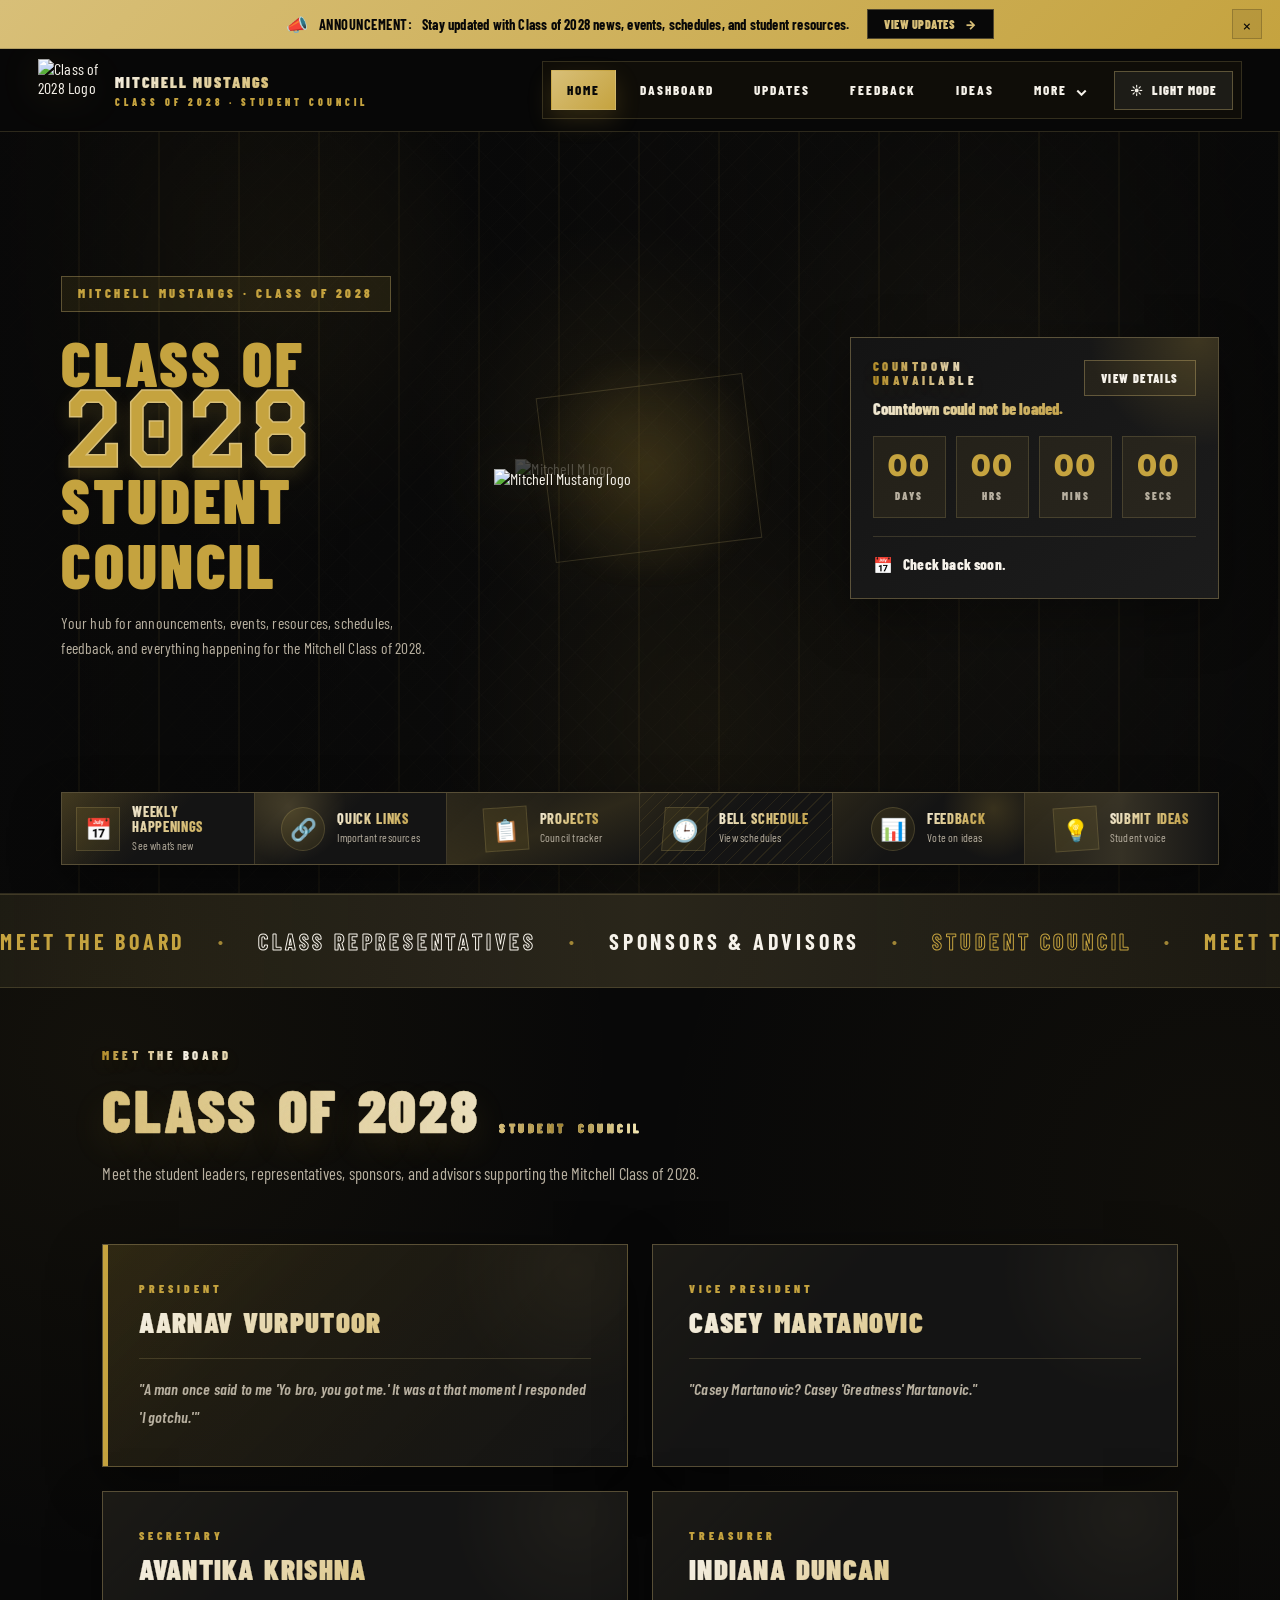
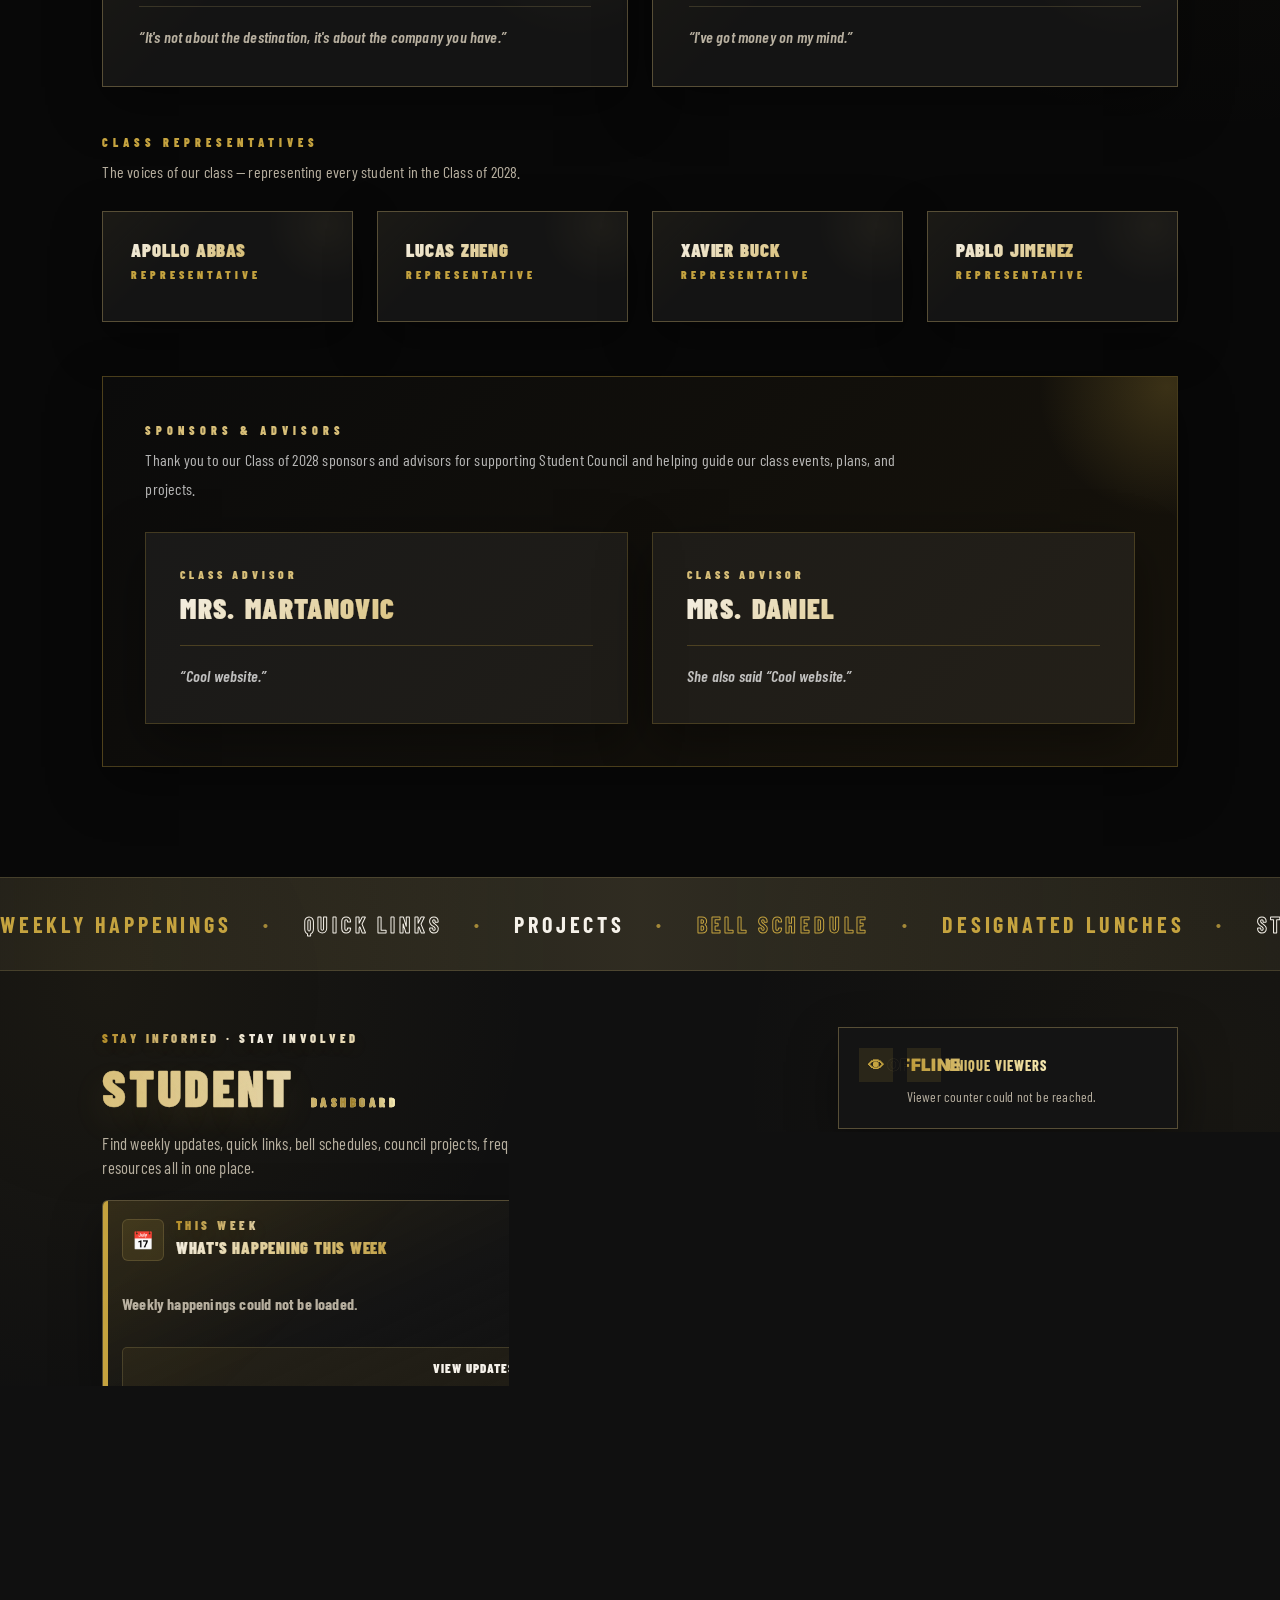
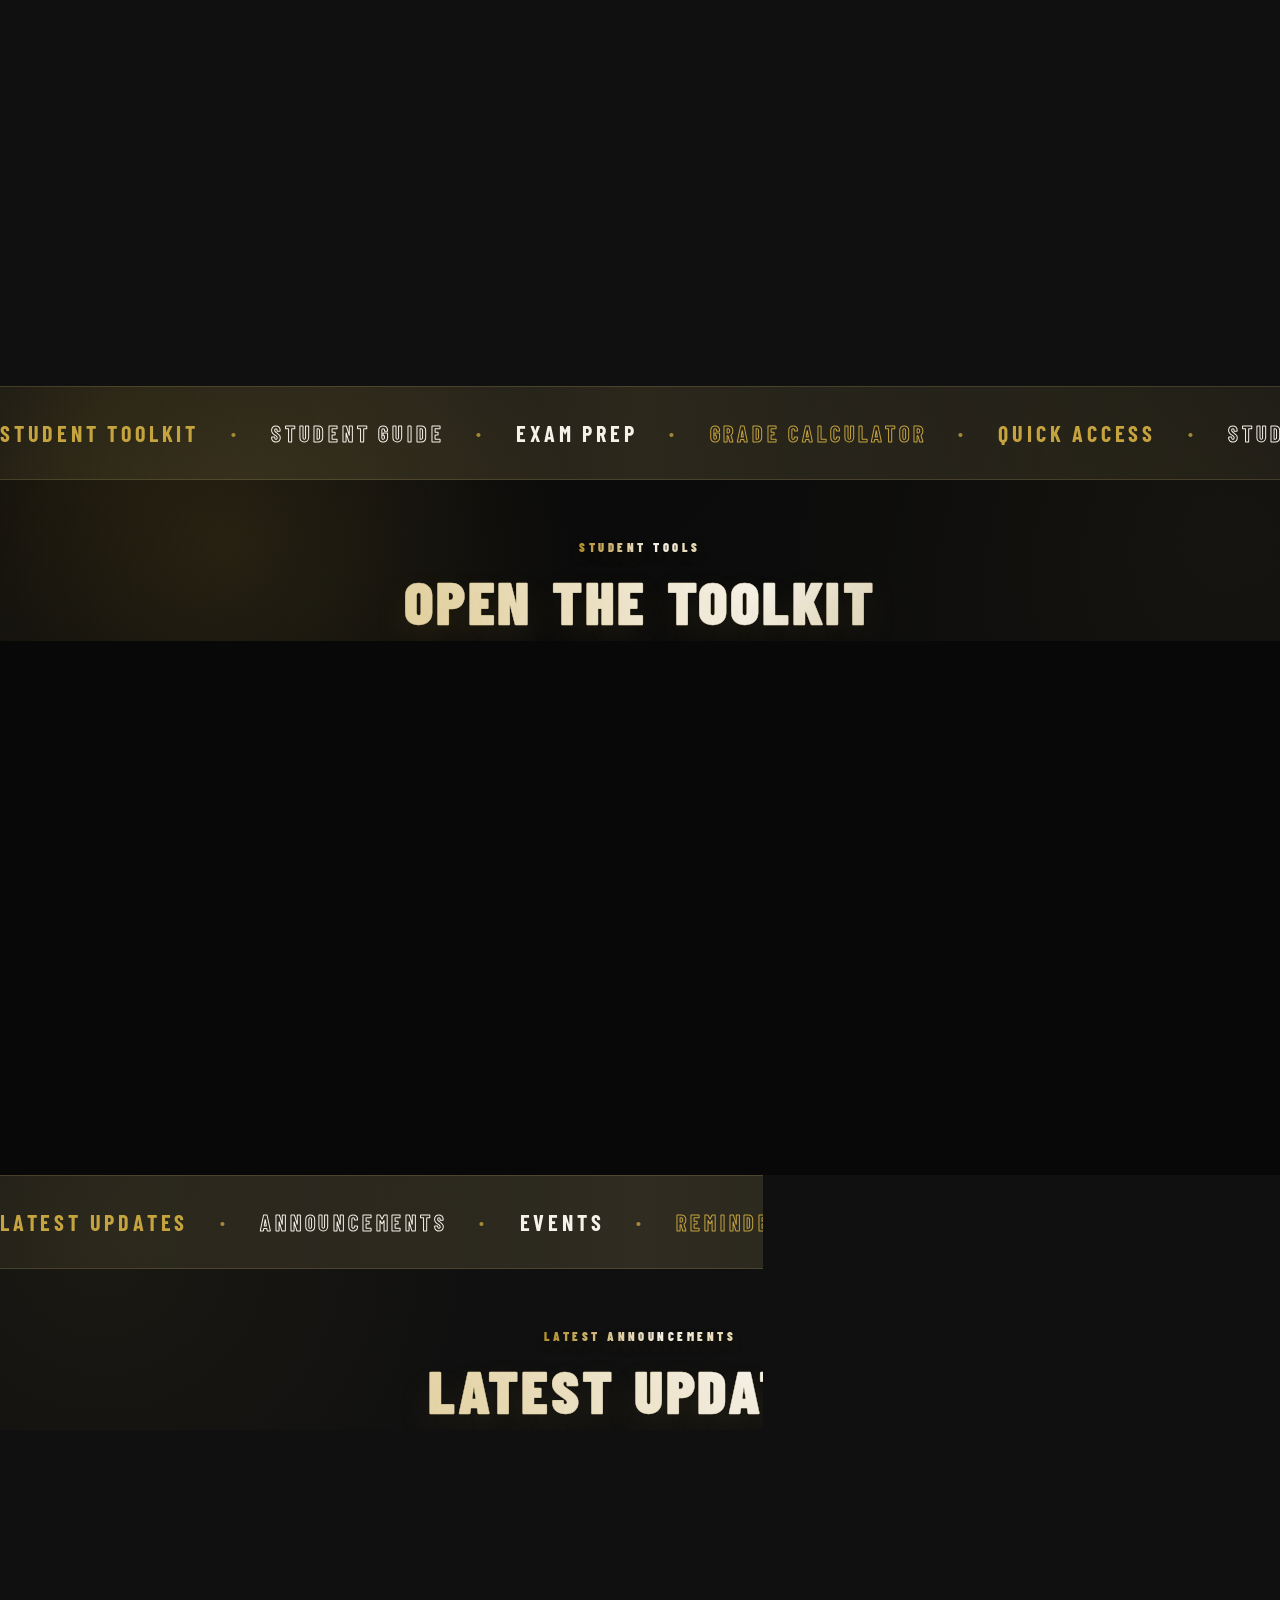
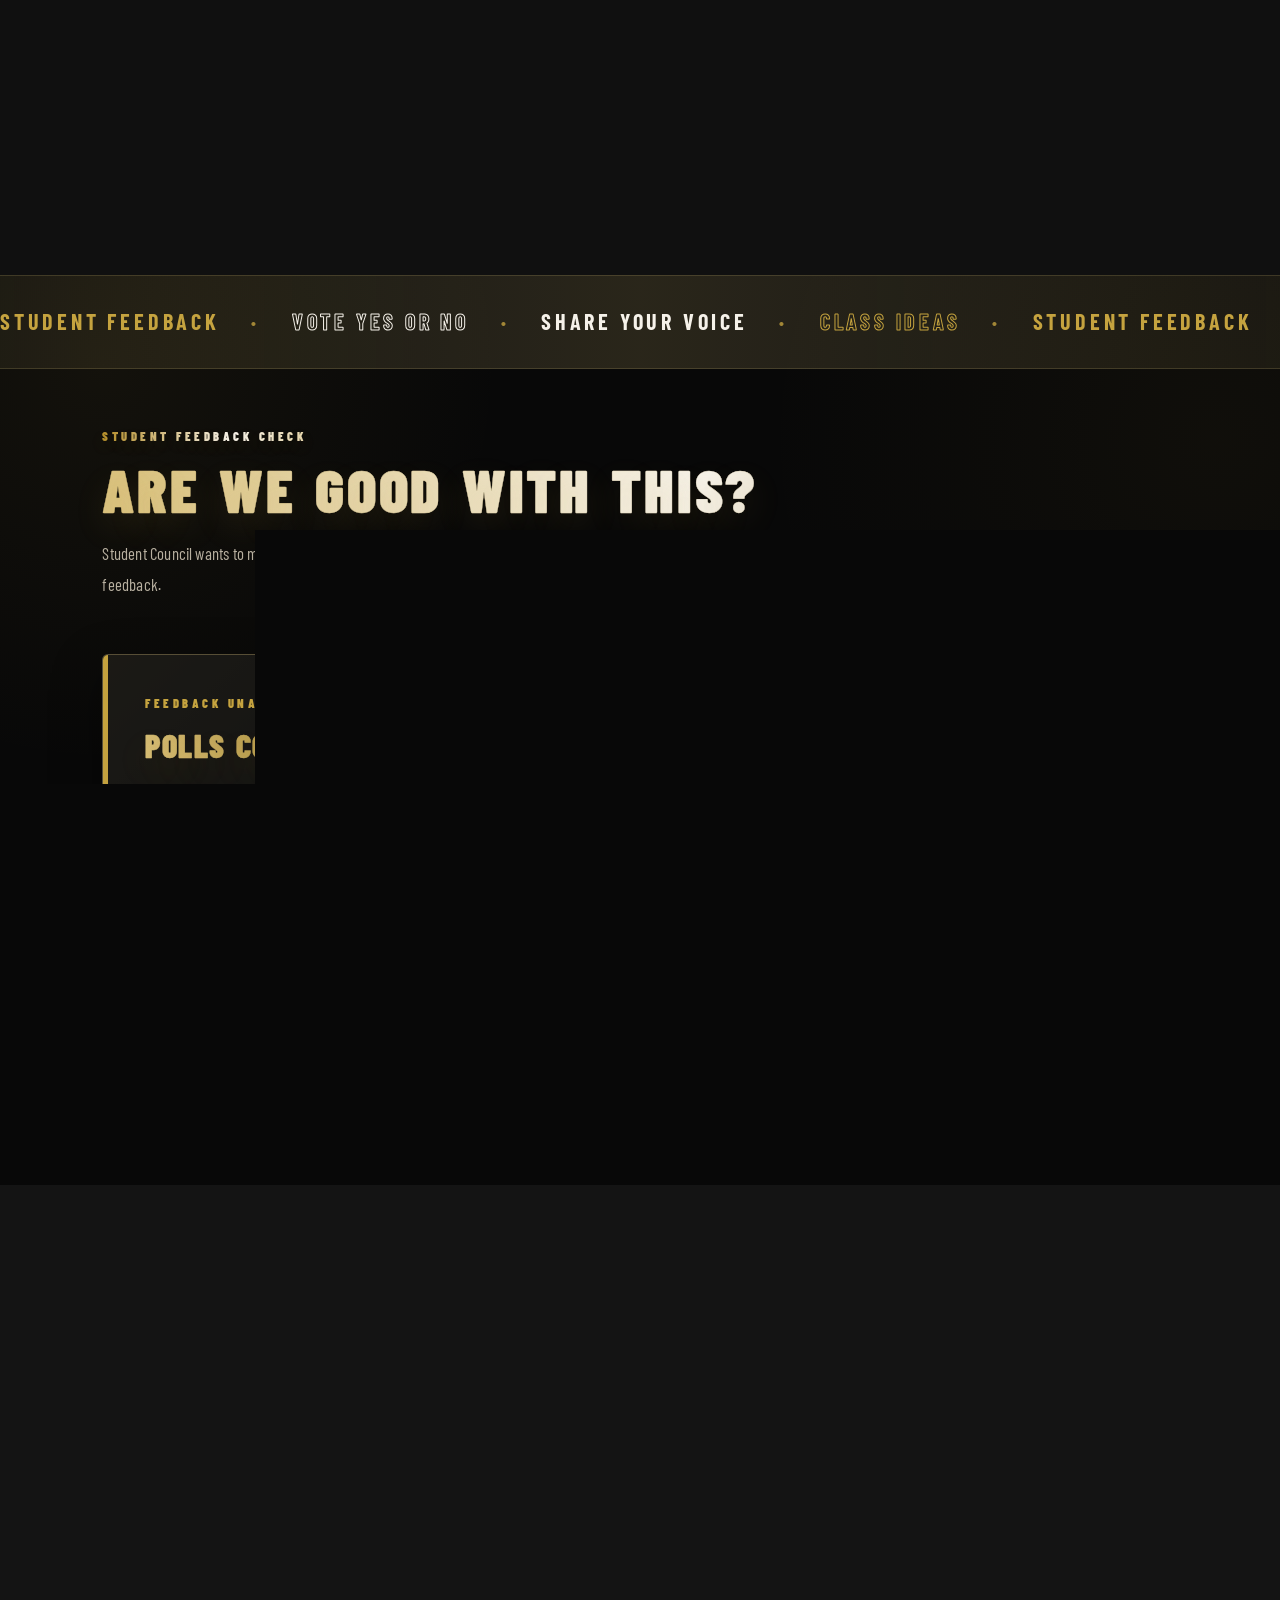
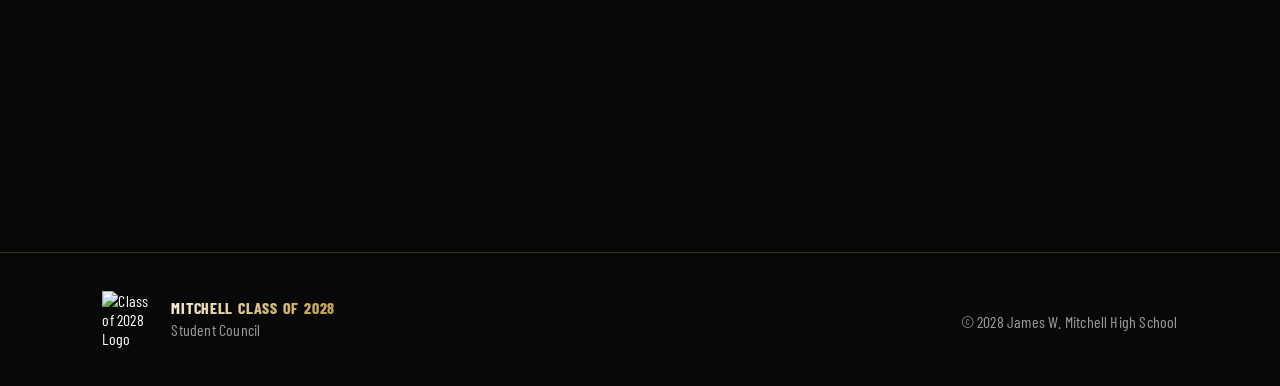
==== commit 3f4a1d2c: "Add files via upload" ====
--- a/index.html
+++ b/index.html
@@ -1628,7 +1628,7 @@
 
 </nav>
 
-<script src="script.js?v=bell-sheet-match-20260521"></script>
+<script src="script.js?v=bell-no-clipping-20260521"></script>
 
 <script data-goatcounter="https://jwmhs2028.goatcounter.com/count"
         async src="//gc.zgo.at/count.js"></script>
--- a/style.css
+++ b/style.css
@@ -8214,3 +8214,66 @@
         line-height:1.1 !important;
     }
 }
+
+/* MAY 21 BELL CLIPPING FIX */
+.bell-card,
+.bell-card .bell-schedule-list,
+.bell-period-row,
+.bell-period-lunches,
+.bell-period-lunch-row{
+    overflow:visible !important;
+}
+
+.bell-card .bell-schedule-list{
+    max-height:none !important;
+    height:auto !important;
+    flex:0 0 auto !important;
+}
+
+.bell-period-row{
+    height:auto !important;
+    max-height:none !important;
+}
+
+.bell-period-lunches{
+    grid-auto-rows:auto !important;
+}
+
+.bell-period-lunch-row{
+    min-height:auto !important;
+}
+
+.bell-period-lunch-row small{
+    font-size:.58rem !important;
+    line-height:1.15 !important;
+    opacity:.9;
+}
+
+@media (max-width:768px){
+    .bell-card .bell-schedule-list{
+        gap:4px !important;
+    }
+
+    .bell-period-row{
+        padding:5px 6px !important;
+    }
+
+    .bell-period-lunches{
+        gap:3px !important;
+        margin-top:4px !important;
+        padding-top:4px !important;
+    }
+
+    .bell-period-lunch-row{
+        padding:4px 5px !important;
+    }
+
+    .bell-period-lunch-row small{
+        display:block !important;
+        font-size:.42rem !important;
+        line-height:1.05 !important;
+        white-space:nowrap;
+        overflow:hidden !important;
+        text-overflow:ellipsis;
+    }
+}
